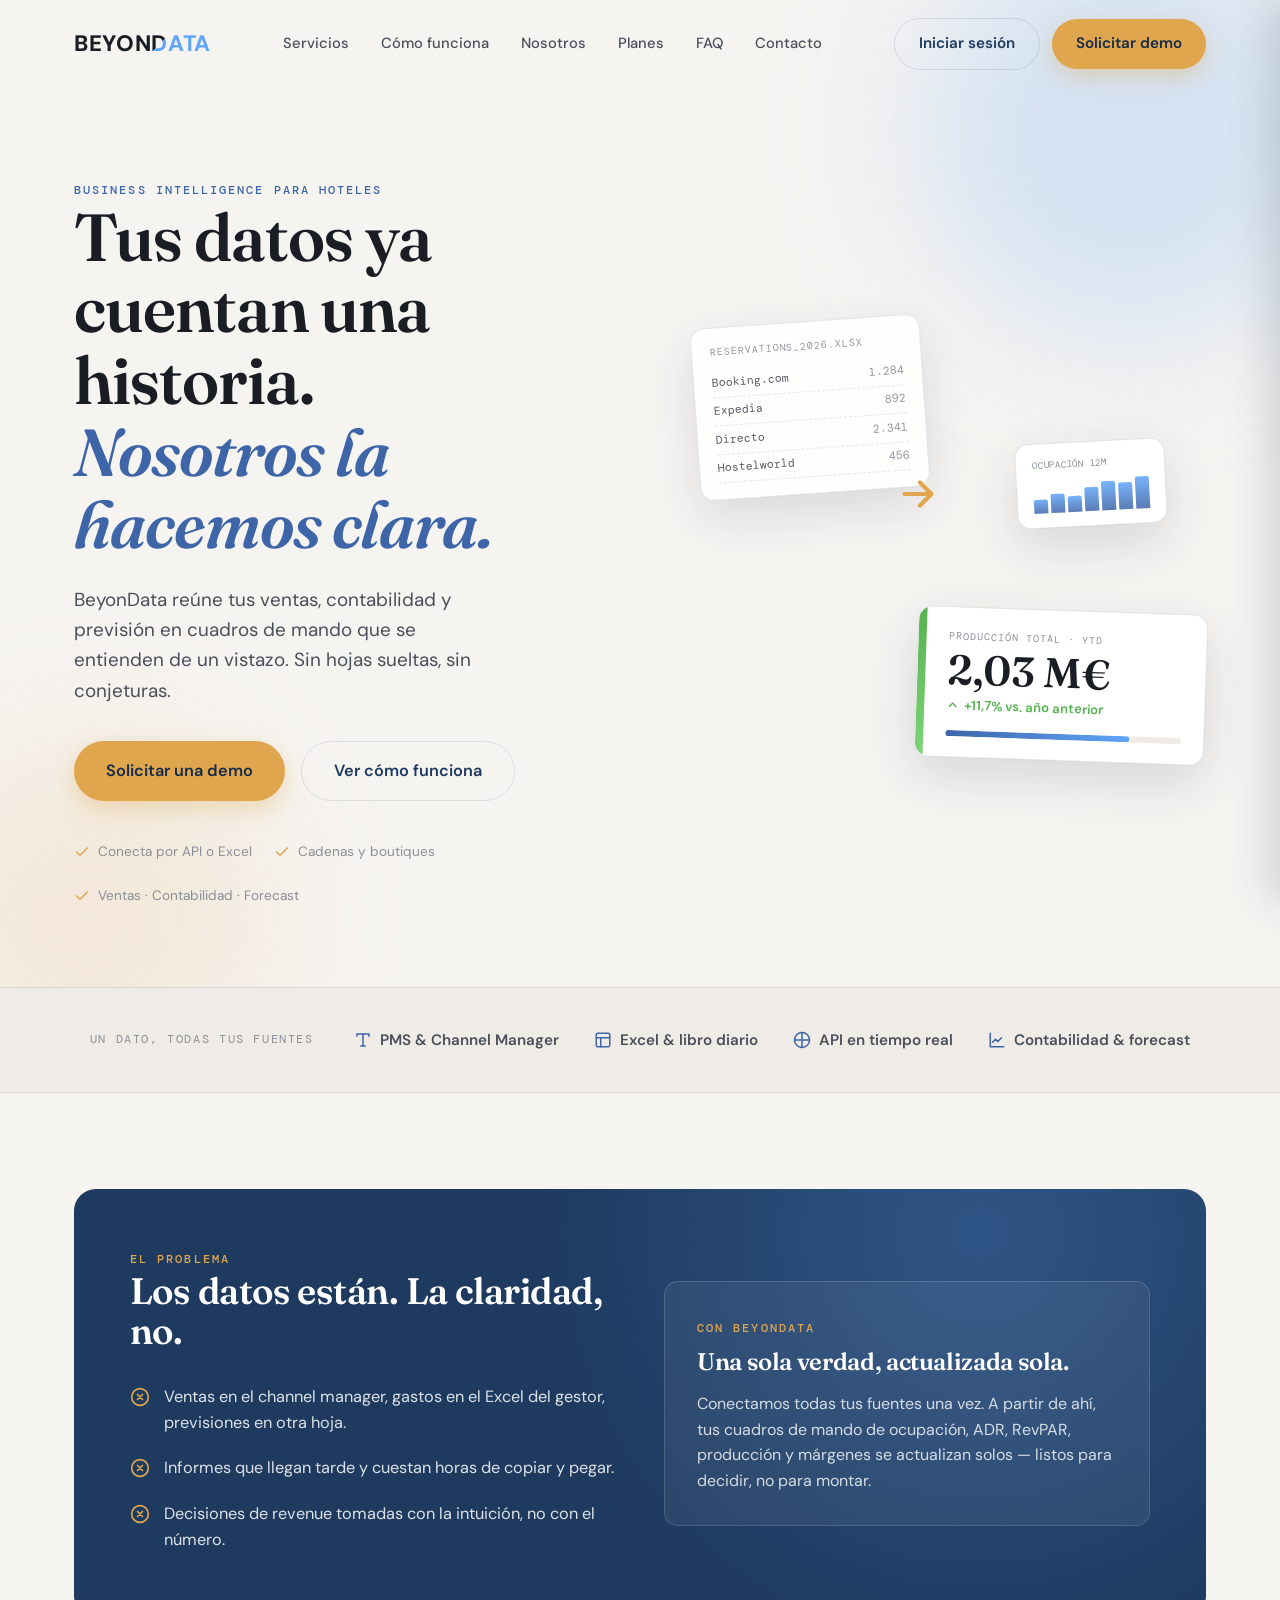
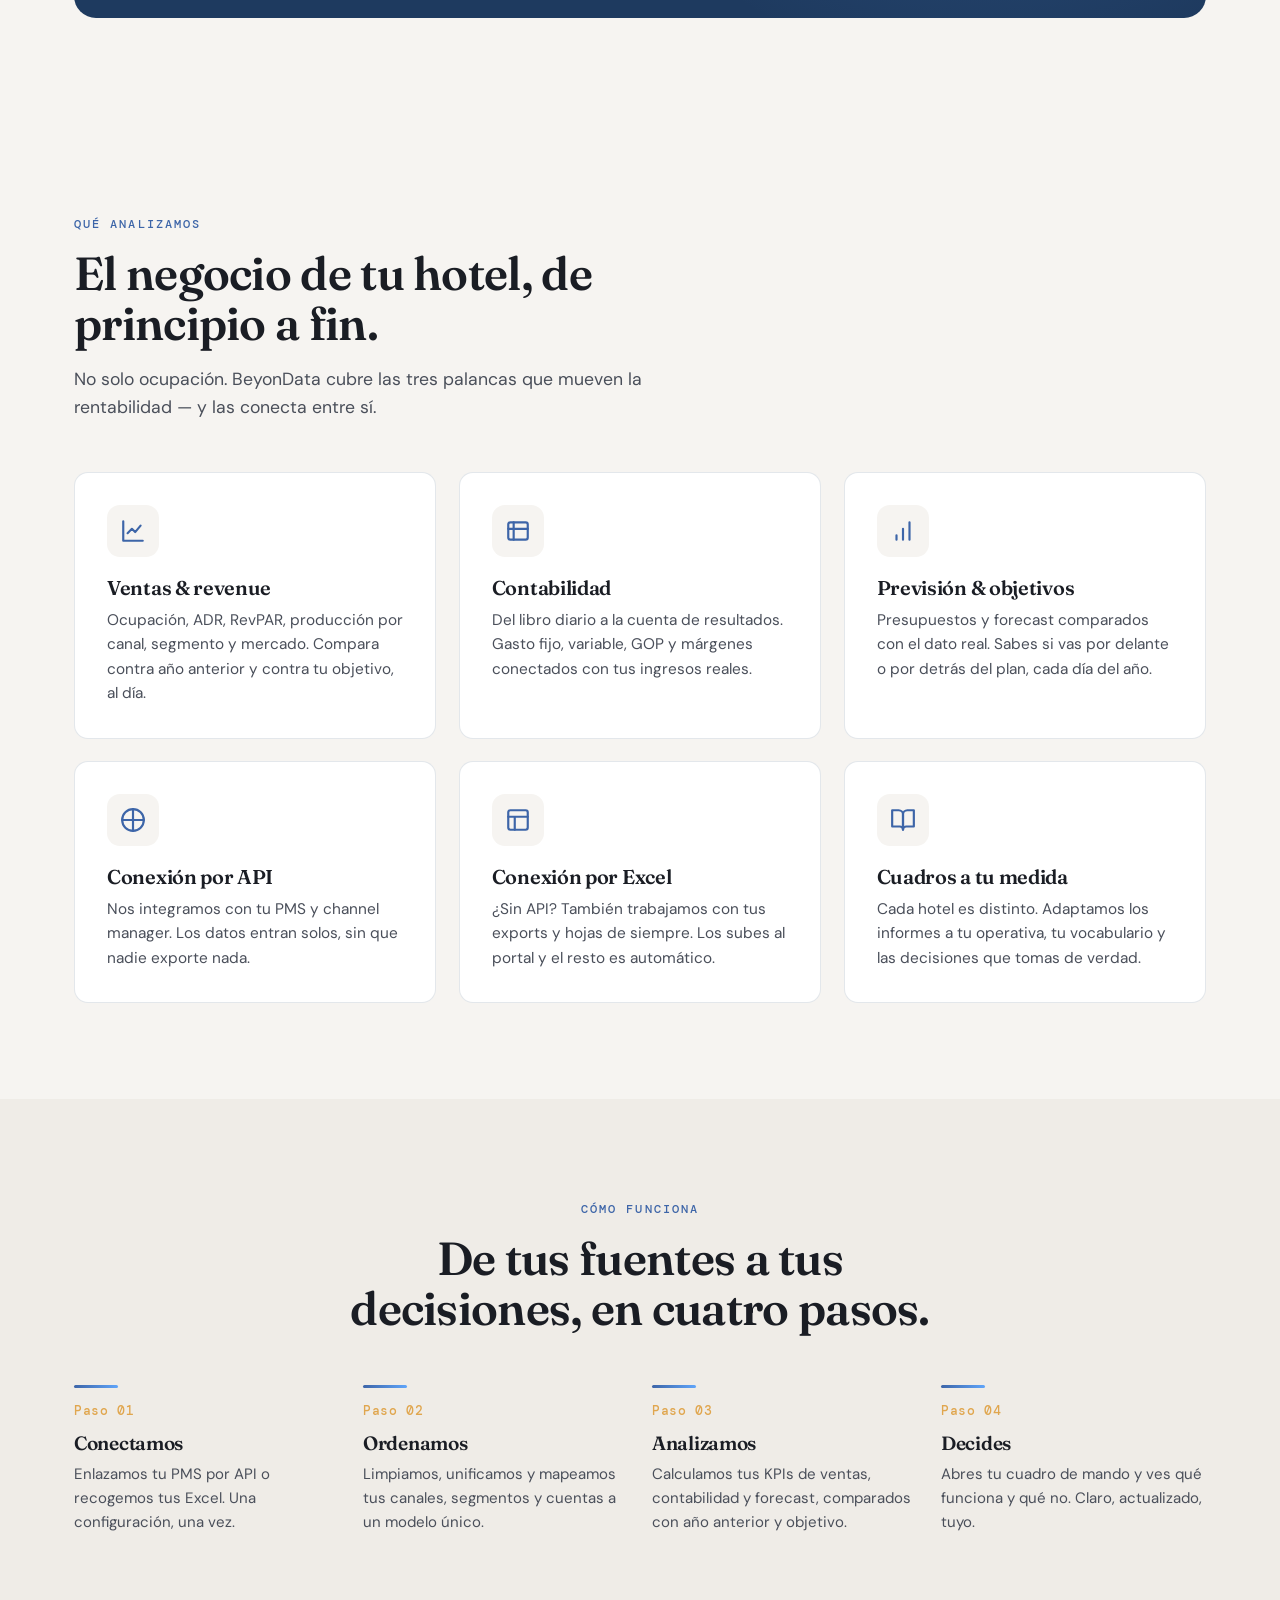
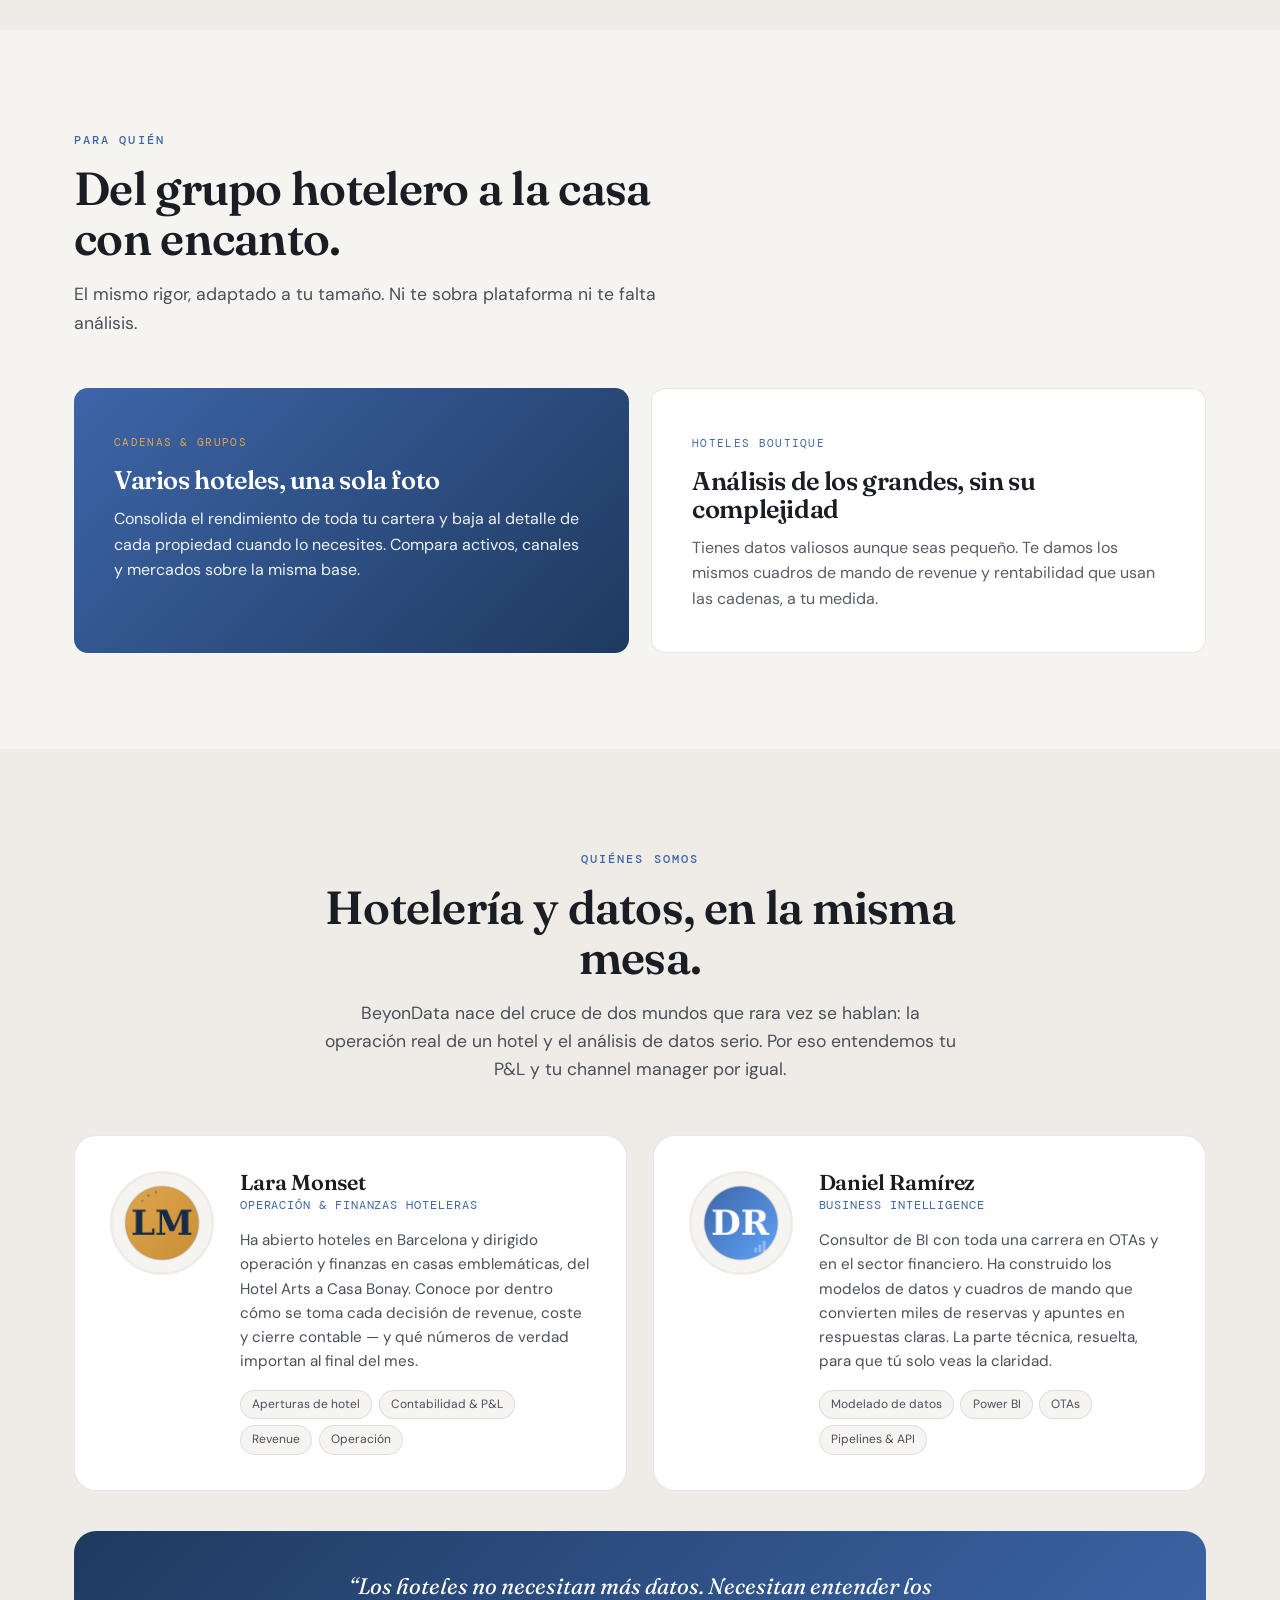
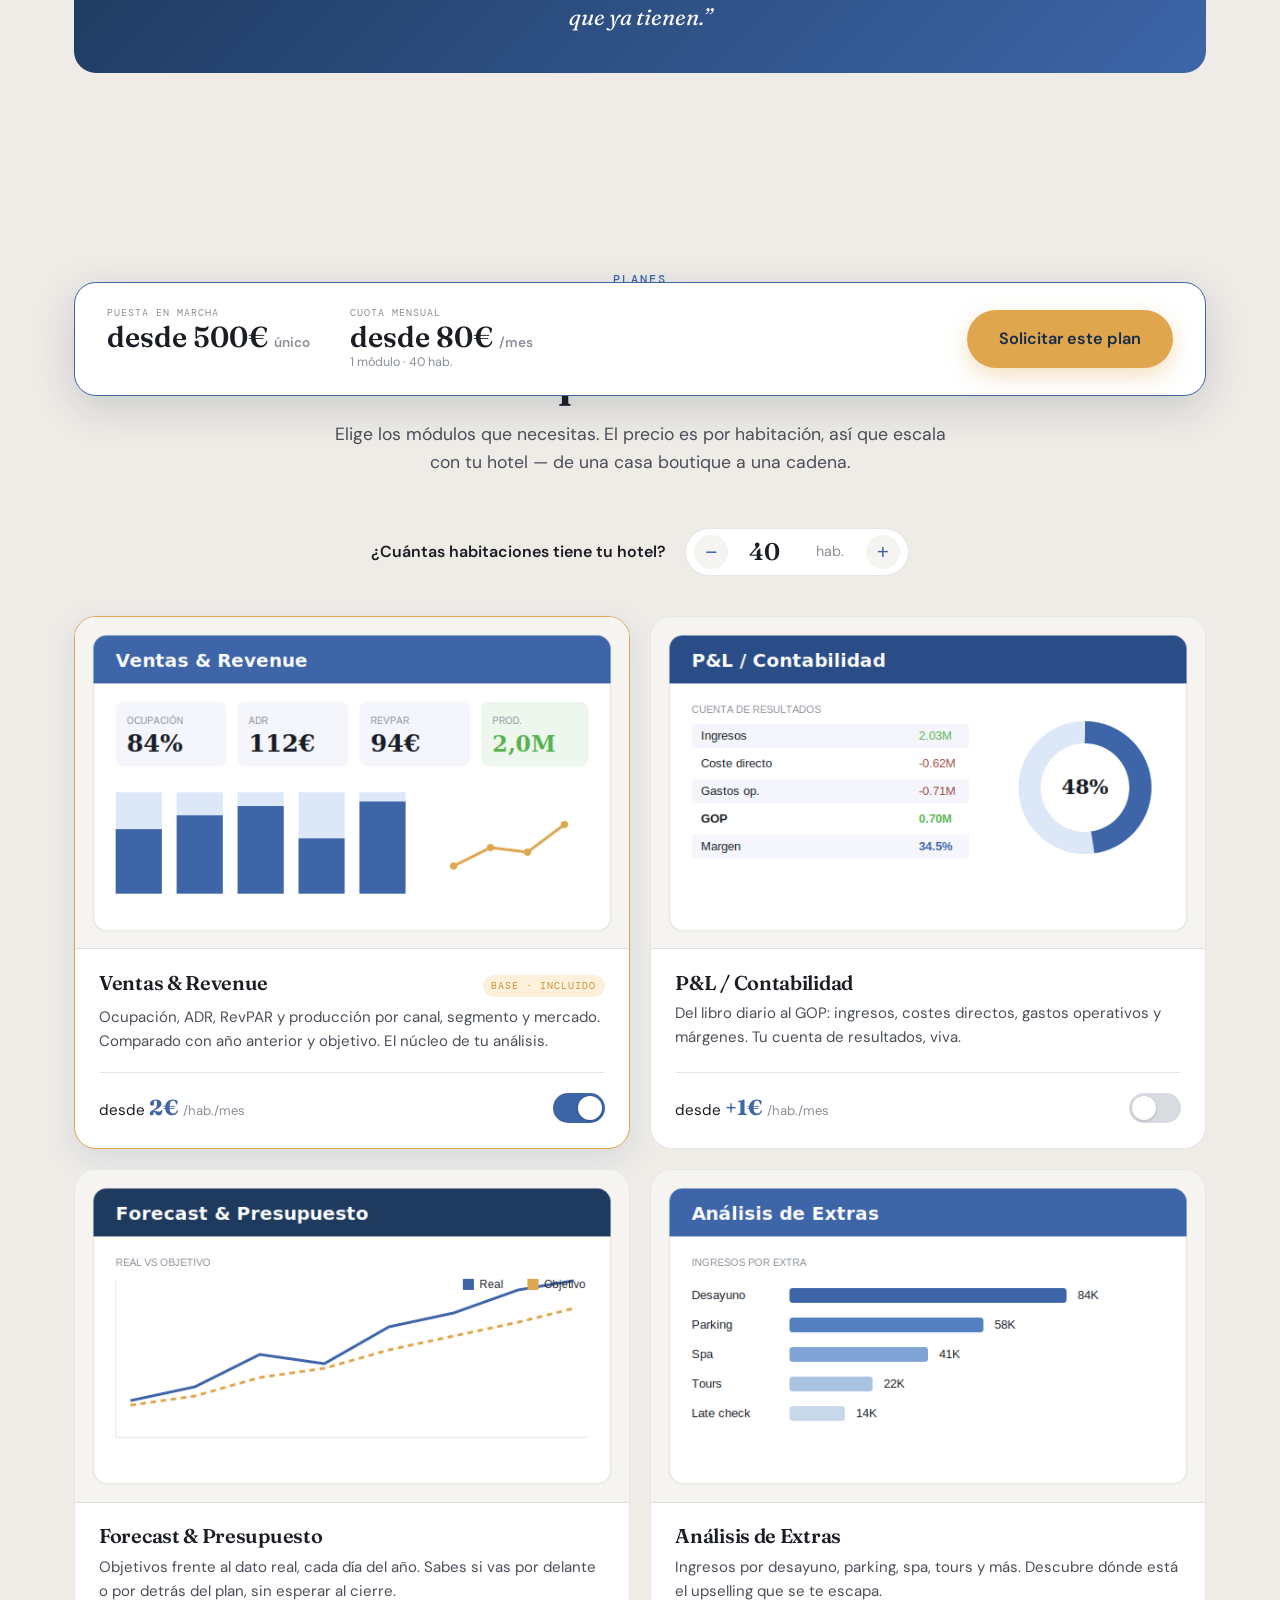
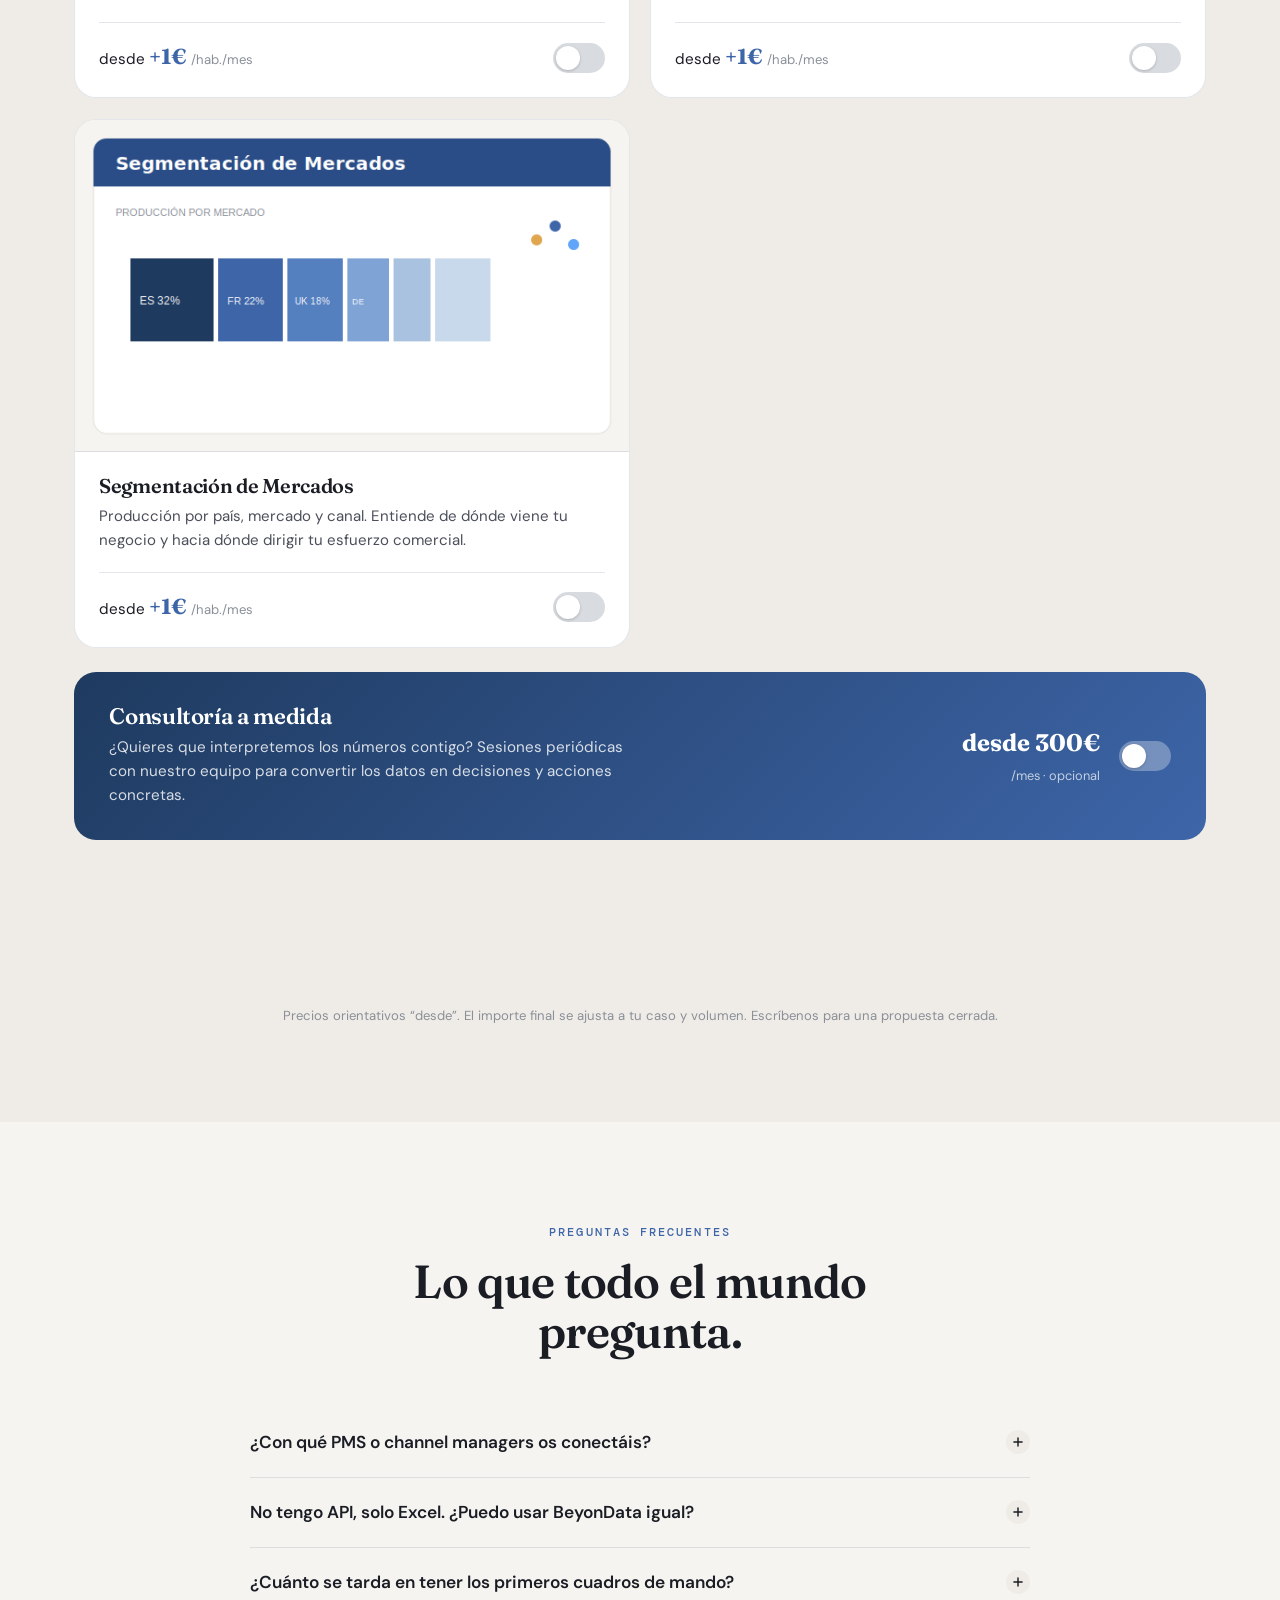
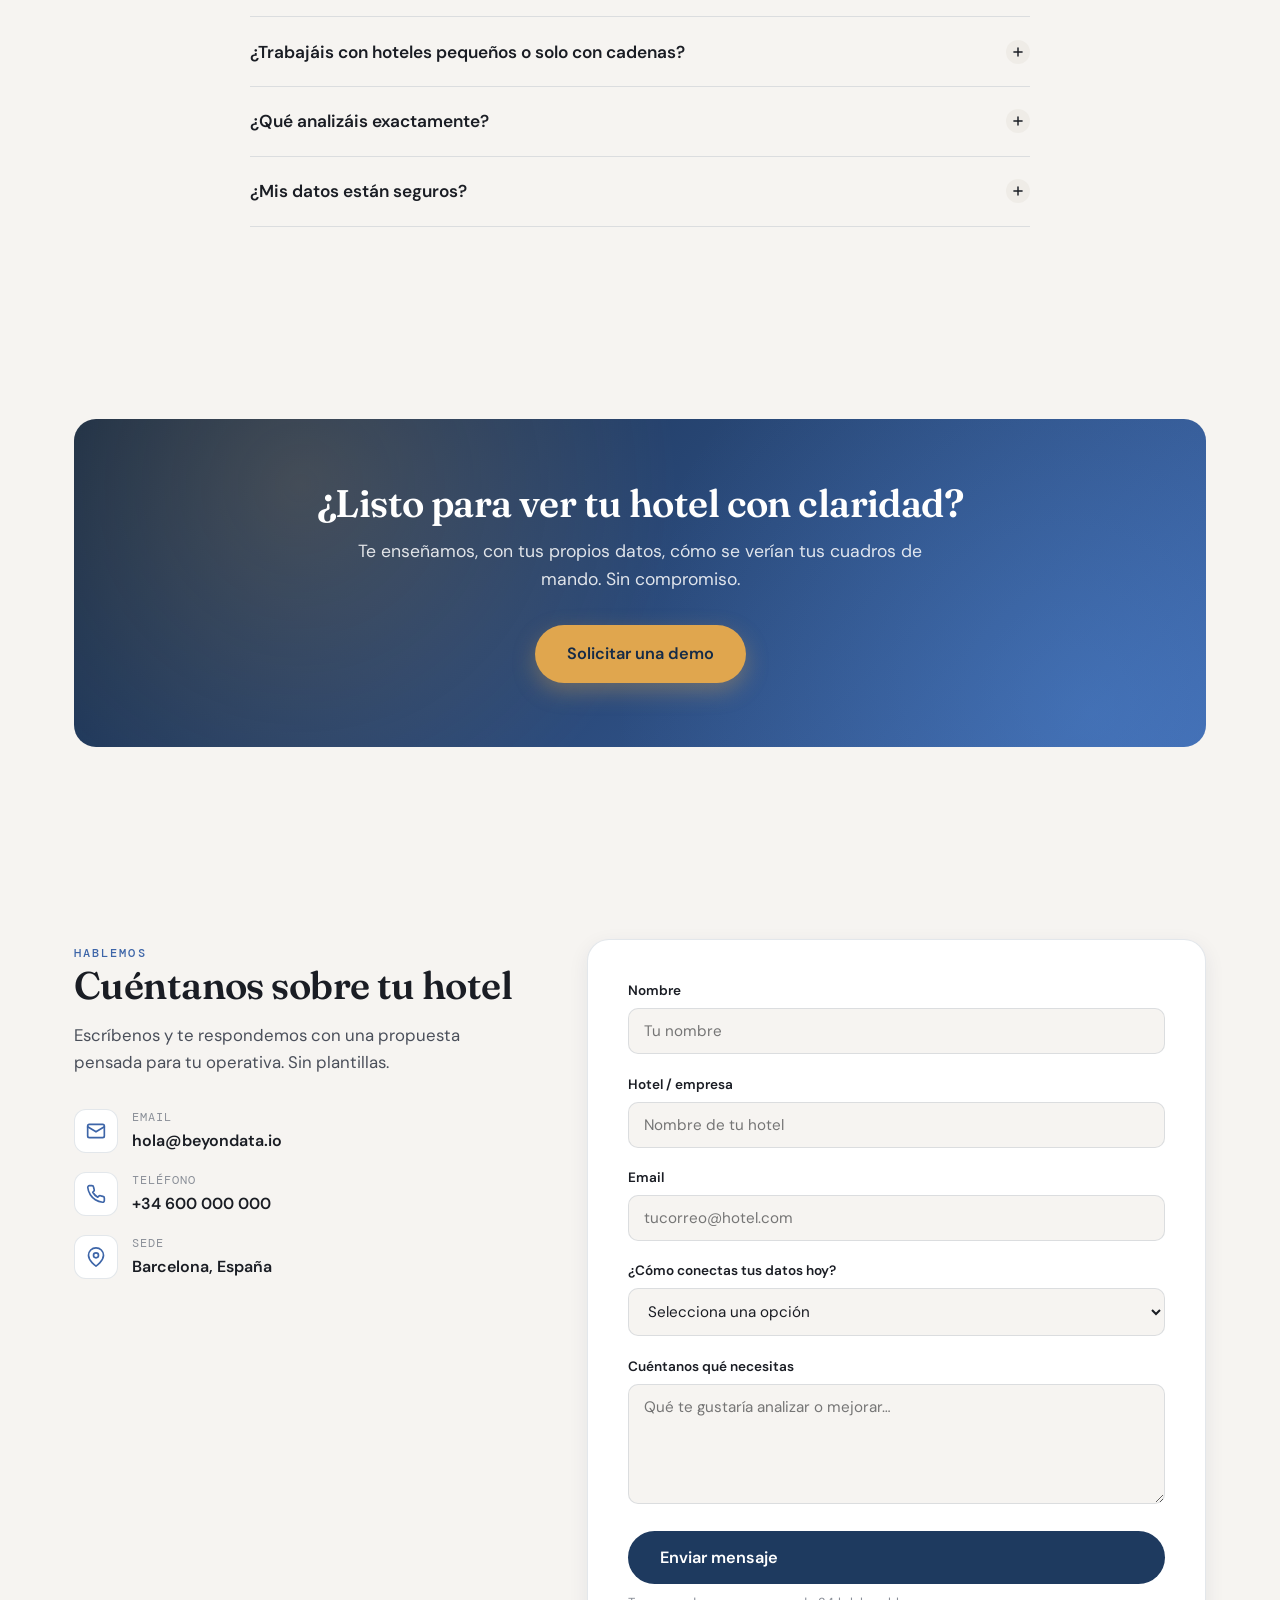
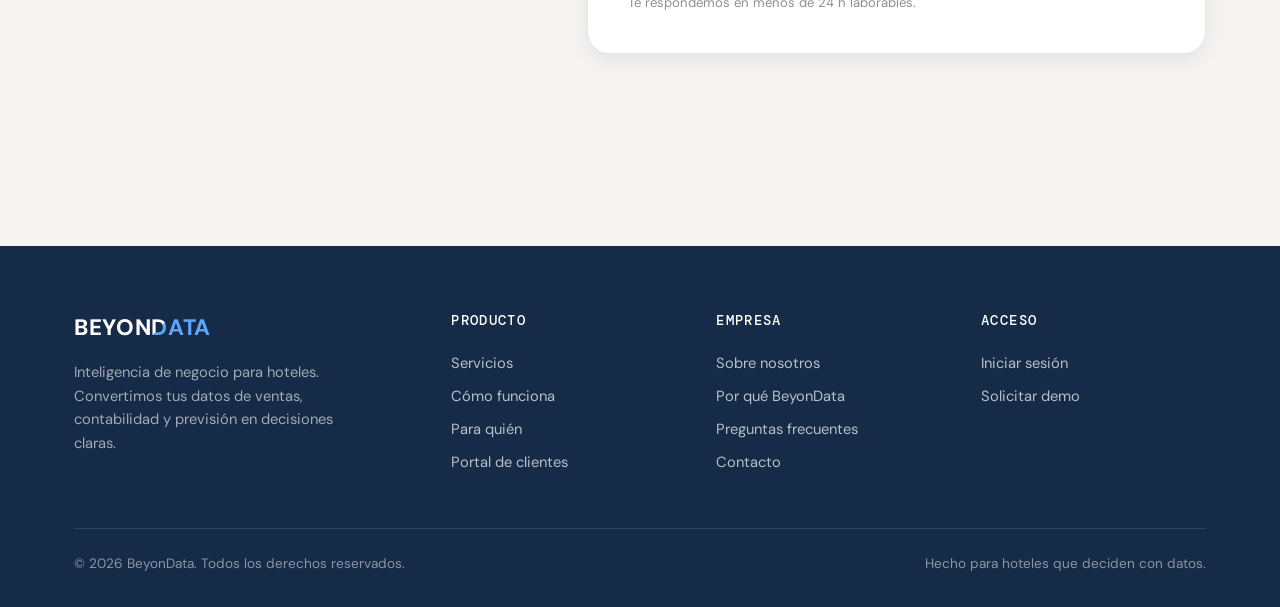
==== index.html @ f94ce4c6 "Mobile polish: fit hero visual cards within container, tighter section spacing on phones" ====
<!DOCTYPE html>
<html lang="es">
<head>
<meta charset="UTF-8">
<meta name="viewport" content="width=device-width, initial-scale=1.0">
<title>BeyonData — Inteligencia de negocio para hoteles</title>
<meta name="description" content="BeyonData convierte los datos de ventas, contabilidad y previsión de tu hotel en decisiones claras. BI para cadenas y hoteles boutique, vía API o Excel.">
<meta name="robots" content="index, follow">
<link rel="canonical" href="https://dani-beyondata.github.io/beyondata-portal/">
<!-- Favicon -->
<link rel="icon" type="image/svg+xml" href="favicon.svg">
<link rel="icon" type="image/png" sizes="32x32" href="favicon-32.png">
<link rel="apple-touch-icon" sizes="180x180" href="favicon-180.png">
<meta name="theme-color" content="#1e3a5f">

<!-- Open Graph (Facebook, LinkedIn, WhatsApp) -->
<meta property="og:type" content="website">
<meta property="og:site_name" content="BeyonData">
<meta property="og:title" content="BeyonData — Inteligencia de negocio para hoteles">
<meta property="og:description" content="Tus datos ya cuentan una historia. Nosotros la hacemos clara. BI de ventas, contabilidad y forecast para hoteles.">
<meta property="og:image" content="https://dani-beyondata.github.io/beyondata-portal/og-image.png">
<meta property="og:image:width" content="1200">
<meta property="og:image:height" content="630">
<meta property="og:locale" content="es_ES">

<!-- Twitter -->
<meta name="twitter:card" content="summary_large_image">
<meta name="twitter:title" content="BeyonData — Inteligencia de negocio para hoteles">
<meta name="twitter:description" content="Tus datos ya cuentan una historia. Nosotros la hacemos clara. BI para hoteles.">
<meta name="twitter:image" content="https://dani-beyondata.github.io/beyondata-portal/og-image.png">
<link rel="preconnect" href="https://fonts.googleapis.com">
<link rel="preconnect" href="https://fonts.gstatic.com" crossorigin>
<link href="https://fonts.googleapis.com/css2?family=Fraunces:opsz,wght@9..144,400;9..144,500;9..144,600;9..144,700&family=DM+Sans:wght@400;500;600;700&family=DM+Mono:wght@400;500&display=swap" rel="stylesheet">
<style>
:root{
  --navy:#1e3a5f;
  --navy-deep:#152b47;
  --brand:#3D65A8;
  --sky:#60a5fa;
  --bone:#F6F4F1;
  --bone-2:#efece7;
  --ink:#1a1d24;
  --ink-soft:#4a4f5a;
  --muted:#8a8f98;
  --gold:#E0A64E;
  --gold-deep:#c98f36;
  --white:#ffffff;
  --line:rgba(30,58,95,0.12);
  --r:14px;
  --r-lg:22px;
  --shadow:0 18px 50px rgba(21,43,71,0.14);
  --shadow-sm:0 6px 20px rgba(21,43,71,0.08);
}
*{margin:0;padding:0;box-sizing:border-box}
html{scroll-behavior:smooth}
body{
  font-family:'DM Sans',system-ui,sans-serif;
  color:var(--ink);
  background:var(--bone);
  line-height:1.6;
  -webkit-font-smoothing:antialiased;
  overflow-x:hidden;
}
h1,h2,h3{font-family:'Fraunces',Georgia,serif;font-weight:600;line-height:1.08;letter-spacing:-0.015em}
a{color:inherit;text-decoration:none}
.wrap{max-width:1180px;margin:0 auto;padding:0 1.5rem}
.eyebrow{font-family:'DM Mono',monospace;font-size:0.72rem;text-transform:uppercase;letter-spacing:0.18em;color:var(--brand);font-weight:500}

/* Buttons */
.btn{display:inline-flex;align-items:center;gap:0.5rem;font-family:'DM Sans',sans-serif;font-weight:600;font-size:0.95rem;padding:0.8rem 1.5rem;border-radius:100px;cursor:pointer;border:none;transition:transform .18s ease,box-shadow .18s ease,background .18s ease;white-space:nowrap}
.btn-gold{background:var(--gold);color:var(--navy-deep);box-shadow:0 8px 22px rgba(224,166,78,0.35)}
.btn-gold:hover{transform:translateY(-2px);box-shadow:0 12px 28px rgba(224,166,78,0.45);background:var(--gold-deep)}
.btn-ghost{background:transparent;color:var(--navy);border:1.5px solid var(--line)}
.btn-ghost:hover{border-color:var(--brand);color:var(--brand);transform:translateY(-2px)}
.btn-navy{background:var(--navy);color:#fff}
.btn-navy:hover{transform:translateY(-2px);box-shadow:var(--shadow-sm);background:var(--navy-deep)}
.btn-lg{padding:1rem 2rem;font-size:1.02rem}

/* ── Navbar ── */
.nav{position:fixed;top:0;left:0;right:0;z-index:100;transition:all .3s ease;padding:1.1rem 0}
.nav.scrolled{background:rgba(246,244,241,0.85);backdrop-filter:blur(14px);box-shadow:0 1px 0 var(--line);padding:0.7rem 0}
.nav-inner{display:flex;align-items:center;justify-content:space-between}
.brand{font-family:'DM Sans',sans-serif;font-size:1.4rem;font-weight:800;letter-spacing:0.03em;display:flex;align-items:baseline}
.brand .b1{color:var(--ink)}
.brand .b2{background:linear-gradient(135deg,var(--ink) 50%,var(--sky) 50%);-webkit-background-clip:text;background-clip:text;-webkit-text-fill-color:transparent}
.brand .b3{color:var(--sky)}
.nav-links{display:flex;align-items:center;gap:2rem}
.nav-links a.navlink{font-size:0.92rem;font-weight:500;color:var(--ink-soft);transition:color .15s}
.nav-links a.navlink:hover{color:var(--brand)}
.nav-cta{display:flex;align-items:center;gap:0.75rem}
.menu-toggle{display:none;background:none;border:none;cursor:pointer;color:var(--ink)}

/* ── Hero ── */
.hero{position:relative;padding:11rem 0 5rem;overflow:hidden}
.hero-grid{display:grid;grid-template-columns:1.05fr 0.95fr;gap:3.5rem;align-items:center}
.hero h1{font-size:clamp(2.6rem,5.2vw,4.3rem);color:var(--ink)}
.hero h1 .accent{font-style:italic;color:var(--brand)}
.hero-sub{font-size:1.18rem;color:var(--ink-soft);margin:1.5rem 0 2.2rem;max-width:33ch}
.hero-actions{display:flex;gap:1rem;flex-wrap:wrap}
.hero-trust{margin-top:2.5rem;display:flex;align-items:center;gap:1.4rem;flex-wrap:wrap}
.hero-trust span{font-size:0.85rem;color:var(--muted);display:flex;align-items:center;gap:0.5rem}
.hero-trust svg{color:var(--gold)}

/* Hero visual: raw data -> KPI card */
.hero-visual{position:relative;height:440px}
.hv-card{position:absolute;background:var(--white);border-radius:var(--r);box-shadow:var(--shadow);border:1px solid var(--line)}
.hv-raw{top:0;left:0;width:230px;padding:1rem 1.1rem;transform:rotate(-4deg);opacity:0.92}
.hv-raw .hv-raw-title{font-family:'DM Mono',monospace;font-size:0.62rem;text-transform:uppercase;letter-spacing:0.1em;color:var(--muted);margin-bottom:0.6rem}
.hv-raw-row{display:flex;justify-content:space-between;font-family:'DM Mono',monospace;font-size:0.72rem;color:var(--ink-soft);padding:0.28rem 0;border-bottom:1px dashed var(--line)}
.hv-raw-row span:last-child{color:var(--muted)}
.hv-arrow{position:absolute;top:150px;left:200px;z-index:3;color:var(--gold);animation:floatArrow 2.6s ease-in-out infinite}
@keyframes floatArrow{0%,100%{transform:translateX(0)}50%{transform:translateX(8px)}}
.hv-kpi{bottom:0;right:0;width:290px;padding:0;overflow:hidden;display:flex;transform:rotate(2deg)}
.hv-kpi-bar{width:8px;background:linear-gradient(180deg,#56B14E,#7ed477)}
.hv-kpi-body{padding:1.3rem 1.4rem;flex:1}
.hv-kpi-label{font-family:'DM Mono',monospace;font-size:0.62rem;text-transform:uppercase;letter-spacing:0.1em;color:var(--muted)}
.hv-kpi-value{font-family:'Fraunces',serif;font-size:2.6rem;font-weight:600;color:var(--ink);line-height:1.1;margin:0.2rem 0 0.1rem}
.hv-kpi-sub{font-size:0.82rem;color:#56B14E;font-weight:600;display:flex;align-items:center;gap:0.3rem}
.hv-kpi-bar2{margin-top:0.9rem;height:6px;background:var(--bone-2);border-radius:4px;overflow:hidden}
.hv-kpi-bar2 i{display:block;height:100%;width:78%;background:linear-gradient(90deg,var(--brand),var(--sky));border-radius:4px}
.hv-mini{top:120px;right:40px;width:150px;padding:0.9rem 1rem;transform:rotate(-3deg)}
.hv-mini-label{font-family:'DM Mono',monospace;font-size:0.58rem;text-transform:uppercase;letter-spacing:0.08em;color:var(--muted);margin-bottom:0.35rem}
.hv-spark{display:flex;align-items:flex-end;gap:3px;height:34px}
.hv-spark i{flex:1;background:linear-gradient(180deg,var(--sky),var(--brand));border-radius:2px 2px 0 0;opacity:0.85}
.hero-blob{position:absolute;border-radius:50%;filter:blur(70px);z-index:-1}
.hero-blob.b1{width:420px;height:420px;background:rgba(96,165,250,0.22);top:-80px;right:-60px}
.hero-blob.b2{width:340px;height:340px;background:rgba(224,166,78,0.14);bottom:-100px;left:-80px}

/* ── Logos / trust strip ── */
.strip{padding:2.5rem 0;border-top:1px solid var(--line);border-bottom:1px solid var(--line);background:var(--bone-2)}
.strip-inner{display:flex;align-items:center;justify-content:center;gap:2.5rem;flex-wrap:wrap}
.strip-label{font-family:'DM Mono',monospace;font-size:0.72rem;text-transform:uppercase;letter-spacing:0.14em;color:var(--muted)}
.strip-items{display:flex;gap:2.2rem;flex-wrap:wrap;align-items:center}
.strip-item{display:flex;align-items:center;gap:0.5rem;font-weight:600;color:var(--ink-soft);font-size:0.95rem}
.strip-item svg{color:var(--brand)}

/* ── Section shell ── */
.section{padding:6rem 0}
.section-head{max-width:640px;margin-bottom:3.2rem}
.section-head.center{margin-left:auto;margin-right:auto;text-align:center}
.section-head h2{font-size:clamp(2rem,3.8vw,2.9rem);margin-top:0.8rem;color:var(--ink)}
.section-head p{font-size:1.1rem;color:var(--ink-soft);margin-top:1rem}

/* ── Problem/solution ── */
.pain{background:var(--navy);color:#fff;border-radius:var(--r-lg);padding:3.5rem;position:relative;overflow:hidden}
.pain::before{content:"";position:absolute;inset:0;background:radial-gradient(circle at 80% 10%,rgba(96,165,250,0.25),transparent 45%);pointer-events:none}
.pain-grid{position:relative;display:grid;grid-template-columns:1fr 1fr;gap:3rem;align-items:center}
.pain h2{color:#fff;font-size:2.3rem}
.pain-list{list-style:none;margin-top:1.5rem}
.pain-list li{display:flex;gap:0.85rem;padding:0.6rem 0;color:rgba(255,255,255,0.85);font-size:1.02rem}
.pain-list svg{flex-shrink:0;color:var(--gold);margin-top:0.2rem}
.pain-after{background:rgba(255,255,255,0.06);border:1px solid rgba(255,255,255,0.14);border-radius:var(--r);padding:2rem}
.pain-after .eyebrow{color:var(--gold)}
.pain-after h3{color:#fff;font-size:1.5rem;margin:0.6rem 0 1rem}
.pain-after p{color:rgba(255,255,255,0.8)}

/* ── Features ── */
.features{display:grid;grid-template-columns:repeat(3,1fr);gap:1.4rem}
.feature{background:var(--white);border:1px solid var(--line);border-radius:var(--r);padding:2rem;transition:transform .2s ease,box-shadow .2s ease}
.feature:hover{transform:translateY(-5px);box-shadow:var(--shadow-sm)}
.feature-ico{width:52px;height:52px;border-radius:13px;display:flex;align-items:center;justify-content:center;background:var(--bone);color:var(--brand);margin-bottom:1.2rem}
.feature-ico svg{width:26px;height:26px}
.feature h3{font-size:1.25rem;margin-bottom:0.6rem}
.feature p{color:var(--ink-soft);font-size:0.96rem}

/* ── How it works ── */
.steps{display:grid;grid-template-columns:repeat(4,1fr);gap:1.5rem;counter-reset:step}
.step{position:relative;padding-top:1rem}
.step-num{font-family:'DM Mono',monospace;font-size:0.8rem;color:var(--gold);font-weight:500;letter-spacing:0.05em}
.step h3{font-size:1.2rem;margin:0.7rem 0 0.5rem}
.step p{color:var(--ink-soft);font-size:0.94rem}
.step::before{content:"";position:absolute;top:0;left:0;width:44px;height:3px;background:linear-gradient(90deg,var(--brand),var(--sky));border-radius:3px}

/* ── Audience ── */
.audience{display:grid;grid-template-columns:1fr 1fr;gap:1.4rem}
.aud-card{border-radius:var(--r);padding:2.5rem;position:relative;overflow:hidden}
.aud-card.big{background:linear-gradient(135deg,var(--brand),var(--navy));color:#fff}
.aud-card.small{background:var(--white);border:1px solid var(--line)}
.aud-card h3{font-size:1.6rem;margin-bottom:0.7rem}
.aud-card.small h3{color:var(--ink)}
.aud-card p{font-size:1rem;opacity:0.92}
.aud-card.small p{color:var(--ink-soft)}
.aud-tag{font-family:'DM Mono',monospace;font-size:0.68rem;text-transform:uppercase;letter-spacing:0.12em;margin-bottom:1rem;display:inline-block}
.aud-card.big .aud-tag{color:var(--gold)}
.aud-card.small .aud-tag{color:var(--brand)}

/* ── CTA band ── */
.cta-band{background:linear-gradient(135deg,var(--navy-deep),var(--brand));border-radius:var(--r-lg);padding:4rem 3rem;text-align:center;position:relative;overflow:hidden}
.cta-band::before{content:"";position:absolute;inset:0;background:radial-gradient(circle at 20% 20%,rgba(224,166,78,0.2),transparent 40%),radial-gradient(circle at 90% 90%,rgba(96,165,250,0.25),transparent 45%)}
.cta-band-inner{position:relative}
.cta-band h2{color:#fff;font-size:2.4rem;margin-bottom:0.8rem}
.cta-band p{color:rgba(255,255,255,0.85);font-size:1.1rem;margin-bottom:2rem;max-width:52ch;margin-left:auto;margin-right:auto}

/* ── Contact ── */
.contact-grid{display:grid;grid-template-columns:0.85fr 1.15fr;gap:3.5rem;align-items:start}
.contact-info h2{font-size:2.4rem;margin-bottom:1rem}
.contact-info p{color:var(--ink-soft);font-size:1.05rem;margin-bottom:2rem}
.contact-item{display:flex;align-items:center;gap:0.9rem;margin-bottom:1.1rem}
.contact-item-ico{width:44px;height:44px;border-radius:12px;background:var(--white);border:1px solid var(--line);display:flex;align-items:center;justify-content:center;color:var(--brand);flex-shrink:0}
.contact-item .ci-label{font-size:0.78rem;color:var(--muted);font-family:'DM Mono',monospace;text-transform:uppercase;letter-spacing:0.08em}
.contact-item .ci-value{font-weight:600;color:var(--ink)}
.contact-form{background:var(--white);border:1px solid var(--line);border-radius:var(--r-lg);padding:2.5rem;box-shadow:var(--shadow-sm)}
.field{margin-bottom:1.2rem}
.field label{display:block;font-size:0.85rem;font-weight:600;color:var(--ink);margin-bottom:0.4rem}
.field input,.field textarea,.field select{width:100%;border:1.5px solid var(--line);border-radius:10px;padding:0.75rem 0.9rem;font-family:inherit;font-size:0.95rem;color:var(--ink);background:var(--bone);outline:none;transition:border .15s,box-shadow .15s}
.field input:focus,.field textarea:focus,.field select:focus{border-color:var(--brand);box-shadow:0 0 0 3px var(--brand-light,rgba(61,101,168,0.12));background:#fff}
.field textarea{resize:vertical;min-height:120px}
.form-note{font-size:0.82rem;color:var(--muted);margin-top:0.5rem}

/* ── Footer ── */
.footer{background:var(--navy-deep);color:rgba(255,255,255,0.75);padding:4rem 0 2rem;margin-top:6rem}
.footer-grid{display:grid;grid-template-columns:1.5fr 1fr 1fr 1fr;gap:2.5rem;margin-bottom:3rem}
.footer .brand{color:#fff;margin-bottom:1rem}
.footer .brand .b1{color:#fff}.footer .brand .b3{color:var(--sky)}
.footer .brand .b2{background:linear-gradient(135deg,#fff 50%,var(--sky) 50%);-webkit-background-clip:text;background-clip:text;-webkit-text-fill-color:transparent}
.footer-about{font-size:0.92rem;max-width:30ch;color:rgba(255,255,255,0.6)}
.footer-col h4{color:#fff;font-size:0.85rem;font-family:'DM Mono',monospace;text-transform:uppercase;letter-spacing:0.1em;margin-bottom:1rem;font-weight:500}
.footer-col a{display:block;font-size:0.92rem;padding:0.3rem 0;color:rgba(255,255,255,0.7);transition:color .15s}
.footer-col a:hover{color:var(--sky)}
.footer-bottom{border-top:1px solid rgba(255,255,255,0.12);padding-top:1.5rem;display:flex;justify-content:space-between;align-items:center;flex-wrap:wrap;gap:1rem;font-size:0.85rem;color:rgba(255,255,255,0.5)}

/* Reveal on scroll */
.reveal{opacity:0;transform:translateY(24px);transition:opacity .7s ease,transform .7s ease}
.reveal.in{opacity:1;transform:none}

/* ── Team / Sobre nosotros ── */
.team{display:grid;grid-template-columns:1fr 1fr;gap:1.6rem}
.member{background:var(--white);border:1px solid var(--line);border-radius:var(--r-lg);padding:2.2rem;display:flex;gap:1.6rem;align-items:flex-start;transition:transform .2s ease,box-shadow .2s ease}
.member:hover{transform:translateY(-4px);box-shadow:var(--shadow-sm)}
.member-photo{width:104px;height:104px;border-radius:50%;flex-shrink:0;object-fit:cover;border:3px solid var(--bone-2)}
.member-body h3{font-size:1.35rem;margin-bottom:0.15rem}
.member-role{font-family:'DM Mono',monospace;font-size:0.72rem;text-transform:uppercase;letter-spacing:0.08em;color:var(--brand);margin-bottom:0.8rem}
.member-body p{font-size:0.95rem;color:var(--ink-soft);margin-bottom:1rem}
.member-tags{display:flex;flex-wrap:wrap;gap:0.4rem}
.member-tag{font-size:0.75rem;background:var(--bone);color:var(--ink-soft);padding:0.25rem 0.7rem;border-radius:100px;border:1px solid var(--line)}
.founders-note{margin-top:2.5rem;background:linear-gradient(135deg,var(--navy),var(--brand));color:#fff;border-radius:var(--r-lg);padding:2.5rem 3rem;text-align:center}
.founders-note p{font-family:'Fraunces',serif;font-size:1.4rem;font-style:italic;line-height:1.4;max-width:44ch;margin:0 auto;color:#fff}

/* ── Plans configurator ── */
.plans-rooms{display:flex;align-items:center;justify-content:center;gap:1.2rem;margin-bottom:2.5rem;flex-wrap:wrap}
.plans-rooms label{font-weight:600;color:var(--ink)}
.rooms-control{display:flex;align-items:center;gap:0.75rem;background:var(--white);border:1.5px solid var(--line);border-radius:100px;padding:0.4rem 0.5rem}
.rooms-btn{width:34px;height:34px;border-radius:50%;border:none;background:var(--bone);color:var(--brand);font-size:1.3rem;cursor:pointer;display:flex;align-items:center;justify-content:center;transition:background .15s}
.rooms-btn:hover{background:var(--brand-light,#dce8f7)}
.rooms-input{width:64px;text-align:center;border:none;font-family:'Fraunces',serif;font-size:1.5rem;font-weight:600;color:var(--ink);outline:none;background:transparent}
.rooms-suffix{font-size:0.9rem;color:var(--muted);padding-right:0.6rem}

.modules-grid{display:grid;grid-template-columns:repeat(2,1fr);gap:1.3rem;margin-bottom:1.5rem}
.module{background:var(--white);border:1.5px solid var(--line);border-radius:var(--r-lg);overflow:hidden;transition:border-color .2s,box-shadow .2s,transform .2s;display:flex;flex-direction:column}
.module.active{border-color:var(--brand);box-shadow:0 10px 30px rgba(61,101,168,0.14)}
.module.base{border-color:var(--gold)}
.module-img{width:100%;aspect-ratio:600/360;object-fit:cover;border-bottom:1px solid var(--line);background:var(--bone)}
.module-body{padding:1.4rem 1.5rem;flex:1;display:flex;flex-direction:column}
.module-top{display:flex;justify-content:space-between;align-items:flex-start;gap:1rem;margin-bottom:0.5rem}
.module h3{font-size:1.25rem;margin:0}
.module-badge{font-family:'DM Mono',monospace;font-size:0.6rem;text-transform:uppercase;letter-spacing:0.1em;padding:0.2rem 0.55rem;border-radius:100px;white-space:nowrap;margin-top:0.2rem}
.module-badge.base{background:#fdf1dc;color:var(--gold-deep)}
.module-desc{color:var(--ink-soft);font-size:0.94rem;margin-bottom:1.2rem;flex:1}
.module-foot{display:flex;justify-content:space-between;align-items:center;border-top:1px solid var(--line);padding-top:1.1rem}
.module-price{font-size:0.95rem;color:var(--ink)}
.module-price b{font-family:'Fraunces',serif;font-size:1.35rem;color:var(--brand)}
.module-price .u{color:var(--muted);font-size:0.82rem}

/* Toggle switch */
.switch{position:relative;width:52px;height:30px;flex-shrink:0}
.switch input{opacity:0;width:0;height:0}
.switch .track{position:absolute;inset:0;background:#d8dbe0;border-radius:100px;transition:background .2s;cursor:pointer}
.switch .track::before{content:"";position:absolute;left:3px;top:3px;width:24px;height:24px;background:#fff;border-radius:50%;transition:transform .2s;box-shadow:0 1px 3px rgba(0,0,0,0.2)}
.switch input:checked + .track{background:var(--brand)}
.switch input:checked + .track::before{transform:translateX(22px)}
.switch.locked .track{background:var(--gold);cursor:not-allowed}
.switch.locked .track::before{transform:translateX(22px)}

/* Consultoría — distinct */
.consult{background:linear-gradient(135deg,var(--navy),var(--brand));color:#fff;border-radius:var(--r-lg);padding:2rem 2.2rem;display:flex;justify-content:space-between;align-items:center;gap:1.5rem;margin-bottom:2rem}
.consult-l h3{color:#fff;font-size:1.4rem;margin-bottom:0.4rem}
.consult-l p{color:rgba(255,255,255,0.82);font-size:0.95rem;max-width:52ch}
.consult-r{display:flex;align-items:center;gap:1.2rem;flex-shrink:0}
.consult-price{text-align:right}
.consult-price b{font-family:'Fraunces',serif;font-size:1.5rem;display:block}
.consult-price .u{font-size:0.8rem;color:rgba(255,255,255,0.7)}

/* Summary bar */
.plan-summary{position:sticky;bottom:1.2rem;background:var(--white);border:1.5px solid var(--brand);border-radius:var(--r-lg);box-shadow:0 12px 40px rgba(21,43,71,0.18);padding:1.4rem 2rem;display:flex;justify-content:space-between;align-items:center;gap:1.5rem;flex-wrap:wrap;margin-top:1rem}
.plan-summary-figures{display:flex;gap:2.5rem;flex-wrap:wrap}
.plan-fig .pf-label{font-family:'DM Mono',monospace;font-size:0.62rem;text-transform:uppercase;letter-spacing:0.1em;color:var(--muted)}
.plan-fig .pf-value{font-family:'Fraunces',serif;font-size:1.8rem;font-weight:600;color:var(--ink);line-height:1.1}
.plan-fig .pf-value small{font-size:0.85rem;color:var(--muted);font-family:'DM Sans',sans-serif}
.plan-fig .pf-sub{font-size:0.78rem;color:var(--muted)}
.plan-summary .btn{flex-shrink:0}

@media (max-width:900px){
  .modules-grid{grid-template-columns:1fr}
  .consult{flex-direction:column;text-align:center;align-items:stretch}
  .consult-r{justify-content:center}
  .plan-summary{flex-direction:column;align-items:stretch;text-align:center;position:static}
  .plan-summary-figures{justify-content:center}
  .plan-summary .btn{width:100%;justify-content:center}
}

/* ── FAQ ── */
.faq-list{max-width:780px;margin:0 auto}
.faq-item{border-bottom:1px solid var(--line)}
.faq-q{width:100%;background:none;border:none;text-align:left;padding:1.4rem 0;font-family:'DM Sans',sans-serif;font-size:1.08rem;font-weight:600;color:var(--ink);cursor:pointer;display:flex;justify-content:space-between;align-items:center;gap:1rem;transition:color .15s}
.faq-q:hover{color:var(--brand)}
.faq-icon{flex-shrink:0;width:24px;height:24px;border-radius:50%;background:var(--bone-2);display:flex;align-items:center;justify-content:center;transition:transform .25s ease,background .2s}
.faq-item.open .faq-icon{background:var(--brand);color:#fff;transform:rotate(45deg)}
.faq-a{max-height:0;overflow:hidden;transition:max-height .3s ease,padding .3s ease}
.faq-item.open .faq-a{max-height:320px;padding-bottom:1.4rem}
.faq-a p{color:var(--ink-soft);font-size:0.98rem}

@media (max-width:900px){
  .team{grid-template-columns:1fr}
  .member{flex-direction:column;text-align:center;align-items:center}
  .member-tags{justify-content:center}
  .founders-note{padding:2rem 1.5rem}
  .founders-note p{font-size:1.15rem}
}

/* ── Responsive ── */
@media (max-width:900px){
  .hero-grid{grid-template-columns:1fr;gap:2rem}
  .hero-visual{height:360px;margin-top:1rem}
  .pain-grid,.contact-grid,.audience{grid-template-columns:1fr}
  .features{grid-template-columns:1fr 1fr}
  .steps{grid-template-columns:1fr 1fr}
  .footer-grid{grid-template-columns:1fr 1fr}
  .nav-links{display:none}
  .nav-cta{display:none}
  .menu-toggle{display:block}
  .pain,.cta-band{padding:2.5rem 1.5rem}
}

/* Mobile dropdown menu */
.mobile-menu{position:fixed;top:0;right:0;bottom:0;width:min(78vw,320px);background:var(--white);box-shadow:-10px 0 40px rgba(21,43,71,0.18);z-index:200;transform:translateX(100%);transition:transform .3s cubic-bezier(.4,0,.2,1);display:flex;flex-direction:column;padding:1.5rem;gap:0.25rem}
.mobile-menu.open{transform:translateX(0)}
.mobile-menu-head{display:flex;justify-content:space-between;align-items:center;margin-bottom:1rem}
.mobile-menu-close{background:none;border:none;cursor:pointer;color:var(--ink);padding:0.25rem}
.mobile-menu a.m-link{padding:0.9rem 0.5rem;font-size:1.05rem;font-weight:500;color:var(--ink);border-bottom:1px solid var(--line)}
.mobile-menu a.m-link:hover{color:var(--brand)}
.mobile-menu .m-actions{margin-top:1.2rem;display:flex;flex-direction:column;gap:0.75rem}
.mobile-menu .btn{width:100%;justify-content:center}
.menu-backdrop{position:fixed;inset:0;background:rgba(21,43,71,0.4);z-index:199;opacity:0;pointer-events:none;transition:opacity .3s}
.menu-backdrop.open{opacity:1;pointer-events:auto}
@media (max-width:560px){
  .features,.steps,.footer-grid{grid-template-columns:1fr}
  .hero{padding:8rem 0 3rem}
  .section{padding:4rem 0}
  .hero-actions{flex-direction:column;align-items:stretch}
  .btn{justify-content:center}
  /* Hero visual: tighten floating cards so they sit comfortably */
  .hero-visual{height:320px;overflow:hidden}
  .hv-raw{width:190px;left:4px;transform:rotate(-3deg)}
  .hv-kpi{width:235px;right:4px;transform:rotate(2deg)}
  .hv-mini{width:120px;right:12px;top:105px}
  .hv-arrow{left:160px;top:130px}
  .hv-kpi-value{font-size:2.1rem}
  /* Section heads a touch tighter on phones */
  .section-head{margin-bottom:2.2rem}
}
@media (prefers-reduced-motion:reduce){
  *{animation:none!important;transition:none!important}
  .reveal{opacity:1;transform:none}
}
</style>
</head>
<body>

<!-- NAVBAR -->
<nav class="nav" id="nav">
  <div class="wrap nav-inner">
    <a href="#" class="brand"><span class="b1">BEYON</span><span class="b2">D</span><span class="b3">ATA</span></a>
    <div class="nav-links">
      <a href="#servicios" class="navlink">Servicios</a>
      <a href="#como" class="navlink">Cómo funciona</a>
      <a href="#nosotros" class="navlink">Nosotros</a>
      <a href="#planes" class="navlink">Planes</a>
      <a href="#faq" class="navlink">FAQ</a>
      <a href="#contacto" class="navlink">Contacto</a>
    </div>
    <div class="nav-cta">
      <a href="login.html" class="btn btn-ghost">Iniciar sesión</a>
      <a href="#contacto" class="btn btn-gold">Solicitar demo</a>
    </div>
    <button class="menu-toggle" id="menuToggle" aria-label="Menú">
      <svg width="26" height="26" viewBox="0 0 24 24" fill="none" stroke="currentColor" stroke-width="2" stroke-linecap="round"><path d="M4 6h16M4 12h16M4 18h16"/></svg>
    </button>
  </div>
</nav>

<!-- MOBILE MENU -->
<div class="menu-backdrop" id="menuBackdrop"></div>
<div class="mobile-menu" id="mobileMenu">
  <div class="mobile-menu-head">
    <span class="brand" style="font-size:1.2rem"><span class="b1">BEYON</span><span class="b2">D</span><span class="b3">ATA</span></span>
    <button class="mobile-menu-close" id="menuClose" aria-label="Cerrar">
      <svg width="24" height="24" viewBox="0 0 24 24" fill="none" stroke="currentColor" stroke-width="2" stroke-linecap="round"><path d="M18 6L6 18M6 6l12 12"/></svg>
    </button>
  </div>
  <a href="#servicios" class="m-link">Servicios</a>
  <a href="#como" class="m-link">Cómo funciona</a>
  <a href="#nosotros" class="m-link">Nosotros</a>
  <a href="#planes" class="m-link">Planes</a>
  <a href="#faq" class="m-link">FAQ</a>
  <a href="#contacto" class="m-link">Contacto</a>
  <div class="m-actions">
    <a href="login.html" class="btn btn-ghost">Iniciar sesión</a>
    <a href="#contacto" class="btn btn-gold">Solicitar demo</a>
  </div>
</div>

<!-- HERO -->
<header class="hero">
  <div class="hero-blob b1"></div>
  <div class="hero-blob b2"></div>
  <div class="wrap hero-grid">
    <div class="hero-copy">
      <span class="eyebrow">Business Intelligence para hoteles</span>
      <h1>Tus datos ya cuentan una historia.<br><span class="accent">Nosotros la hacemos clara.</span></h1>
      <p class="hero-sub">BeyonData reúne tus ventas, contabilidad y previsión en cuadros de mando que se entienden de un vistazo. Sin hojas sueltas, sin conjeturas.</p>
      <div class="hero-actions">
        <a href="#contacto" class="btn btn-gold btn-lg">Solicitar una demo</a>
        <a href="#como" class="btn btn-ghost btn-lg">Ver cómo funciona</a>
      </div>
      <div class="hero-trust">
        <span><svg width="16" height="16" viewBox="0 0 24 24" fill="none" stroke="currentColor" stroke-width="2.2" stroke-linecap="round" stroke-linejoin="round"><path d="M20 6L9 17l-5-5"/></svg> Conecta por API o Excel</span>
        <span><svg width="16" height="16" viewBox="0 0 24 24" fill="none" stroke="currentColor" stroke-width="2.2" stroke-linecap="round" stroke-linejoin="round"><path d="M20 6L9 17l-5-5"/></svg> Cadenas y boutiques</span>
        <span><svg width="16" height="16" viewBox="0 0 24 24" fill="none" stroke="currentColor" stroke-width="2.2" stroke-linecap="round" stroke-linejoin="round"><path d="M20 6L9 17l-5-5"/></svg> Ventas · Contabilidad · Forecast</span>
      </div>
    </div>
    <div class="hero-visual">
      <div class="hv-card hv-raw">
        <div class="hv-raw-title">reservations_2026.xlsx</div>
        <div class="hv-raw-row"><span>Booking.com</span><span>1.284</span></div>
        <div class="hv-raw-row"><span>Expedia</span><span>892</span></div>
        <div class="hv-raw-row"><span>Directo</span><span>2.341</span></div>
        <div class="hv-raw-row"><span>Hostelworld</span><span>456</span></div>
      </div>
      <div class="hv-card hv-mini">
        <div class="hv-mini-label">Ocupación 12m</div>
        <div class="hv-spark">
          <i style="height:40%"></i><i style="height:55%"></i><i style="height:48%"></i><i style="height:70%"></i><i style="height:85%"></i><i style="height:78%"></i><i style="height:95%"></i>
        </div>
      </div>
      <div class="hv-arrow">
        <svg width="46" height="46" viewBox="0 0 24 24" fill="none" stroke="currentColor" stroke-width="2.2" stroke-linecap="round" stroke-linejoin="round"><path d="M5 12h14M13 6l6 6-6 6"/></svg>
      </div>
      <div class="hv-card hv-kpi">
        <div class="hv-kpi-bar"></div>
        <div class="hv-kpi-body">
          <div class="hv-kpi-label">Producción total · YTD</div>
          <div class="hv-kpi-value">2,03 M€</div>
          <div class="hv-kpi-sub"><svg width="13" height="13" viewBox="0 0 24 24" fill="none" stroke="currentColor" stroke-width="2.5" stroke-linecap="round" stroke-linejoin="round"><path d="M18 15l-6-6-6 6"/></svg> +11,7% vs. año anterior</div>
          <div class="hv-kpi-bar2"><i></i></div>
        </div>
      </div>
    </div>
  </div>
</header>

<!-- TRUST STRIP -->
<section class="strip">
  <div class="wrap strip-inner">
    <span class="strip-label">Un dato, todas tus fuentes</span>
    <div class="strip-items">
      <span class="strip-item"><svg width="18" height="18" viewBox="0 0 24 24" fill="none" stroke="currentColor" stroke-width="2" stroke-linecap="round" stroke-linejoin="round"><path d="M4 7V4h16v3M9 20h6M12 4v16"/></svg> PMS &amp; Channel Manager</span>
      <span class="strip-item"><svg width="18" height="18" viewBox="0 0 24 24" fill="none" stroke="currentColor" stroke-width="2" stroke-linecap="round" stroke-linejoin="round"><rect x="3" y="3" width="18" height="18" rx="2"/><path d="M3 9h18M9 21V9"/></svg> Excel &amp; libro diario</span>
      <span class="strip-item"><svg width="18" height="18" viewBox="0 0 24 24" fill="none" stroke="currentColor" stroke-width="2" stroke-linecap="round" stroke-linejoin="round"><path d="M12 2v20M2 12h20"/><circle cx="12" cy="12" r="10"/></svg> API en tiempo real</span>
      <span class="strip-item"><svg width="18" height="18" viewBox="0 0 24 24" fill="none" stroke="currentColor" stroke-width="2" stroke-linecap="round" stroke-linejoin="round"><path d="M3 3v18h18"/><path d="M18 9l-5 5-3-3-4 4"/></svg> Contabilidad &amp; forecast</span>
    </div>
  </div>
</section>

<!-- PROBLEM / SOLUTION -->
<section class="section" id="por-que">
  <div class="wrap reveal">
    <div class="pain">
      <div class="pain-grid">
        <div>
          <span class="eyebrow" style="color:var(--gold)">El problema</span>
          <h2>Los datos están. La claridad, no.</h2>
          <ul class="pain-list">
            <li><svg width="20" height="20" viewBox="0 0 24 24" fill="none" stroke="currentColor" stroke-width="2" stroke-linecap="round" stroke-linejoin="round"><circle cx="12" cy="12" r="10"/><path d="M15 9l-6 6M9 9l6 6"/></svg> Ventas en el channel manager, gastos en el Excel del gestor, previsiones en otra hoja.</li>
            <li><svg width="20" height="20" viewBox="0 0 24 24" fill="none" stroke="currentColor" stroke-width="2" stroke-linecap="round" stroke-linejoin="round"><circle cx="12" cy="12" r="10"/><path d="M15 9l-6 6M9 9l6 6"/></svg> Informes que llegan tarde y cuestan horas de copiar y pegar.</li>
            <li><svg width="20" height="20" viewBox="0 0 24 24" fill="none" stroke="currentColor" stroke-width="2" stroke-linecap="round" stroke-linejoin="round"><circle cx="12" cy="12" r="10"/><path d="M15 9l-6 6M9 9l6 6"/></svg> Decisiones de revenue tomadas con la intuición, no con el número.</li>
          </ul>
        </div>
        <div class="pain-after">
          <span class="eyebrow">Con BeyonData</span>
          <h3>Una sola verdad, actualizada sola.</h3>
          <p>Conectamos todas tus fuentes una vez. A partir de ahí, tus cuadros de mando de ocupación, ADR, RevPAR, producción y márgenes se actualizan solos — listos para decidir, no para montar.</p>
        </div>
      </div>
    </div>
  </div>
</section>

<!-- FEATURES / SERVICES -->
<section class="section" id="servicios">
  <div class="wrap">
    <div class="section-head reveal">
      <span class="eyebrow">Qué analizamos</span>
      <h2>El negocio de tu hotel, de principio a fin.</h2>
      <p>No solo ocupación. BeyonData cubre las tres palancas que mueven la rentabilidad — y las conecta entre sí.</p>
    </div>
    <div class="features reveal">
      <div class="feature">
        <div class="feature-ico"><svg viewBox="0 0 24 24" fill="none" stroke="currentColor" stroke-width="2" stroke-linecap="round" stroke-linejoin="round"><path d="M3 3v18h18"/><path d="M7 14l4-4 3 3 5-6"/></svg></div>
        <h3>Ventas &amp; revenue</h3>
        <p>Ocupación, ADR, RevPAR, producción por canal, segmento y mercado. Compara contra año anterior y contra tu objetivo, al día.</p>
      </div>
      <div class="feature">
        <div class="feature-ico"><svg viewBox="0 0 24 24" fill="none" stroke="currentColor" stroke-width="2" stroke-linecap="round" stroke-linejoin="round"><rect x="3" y="4" width="18" height="16" rx="2"/><path d="M3 10h18M8 4v16"/></svg></div>
        <h3>Contabilidad</h3>
        <p>Del libro diario a la cuenta de resultados. Gasto fijo, variable, GOP y márgenes conectados con tus ingresos reales.</p>
      </div>
      <div class="feature">
        <div class="feature-ico"><svg viewBox="0 0 24 24" fill="none" stroke="currentColor" stroke-width="2" stroke-linecap="round" stroke-linejoin="round"><path d="M12 20V10M18 20V4M6 20v-4"/></svg></div>
        <h3>Previsión &amp; objetivos</h3>
        <p>Presupuestos y forecast comparados con el dato real. Sabes si vas por delante o por detrás del plan, cada día del año.</p>
      </div>
      <div class="feature">
        <div class="feature-ico"><svg viewBox="0 0 24 24" fill="none" stroke="currentColor" stroke-width="2" stroke-linecap="round" stroke-linejoin="round"><path d="M12 2v20M2 12h20"/><circle cx="12" cy="12" r="10"/></svg></div>
        <h3>Conexión por API</h3>
        <p>Nos integramos con tu PMS y channel manager. Los datos entran solos, sin que nadie exporte nada.</p>
      </div>
      <div class="feature">
        <div class="feature-ico"><svg viewBox="0 0 24 24" fill="none" stroke="currentColor" stroke-width="2" stroke-linecap="round" stroke-linejoin="round"><rect x="3" y="3" width="18" height="18" rx="2"/><path d="M3 9h18M9 21V9"/></svg></div>
        <h3>Conexión por Excel</h3>
        <p>¿Sin API? También trabajamos con tus exports y hojas de siempre. Los subes al portal y el resto es automático.</p>
      </div>
      <div class="feature">
        <div class="feature-ico"><svg viewBox="0 0 24 24" fill="none" stroke="currentColor" stroke-width="2" stroke-linecap="round" stroke-linejoin="round"><path d="M2 3h6a4 4 0 0 1 4 4v14a3 3 0 0 0-3-3H2z"/><path d="M22 3h-6a4 4 0 0 0-4 4v14a3 3 0 0 1 3-3h7z"/></svg></div>
        <h3>Cuadros a tu medida</h3>
        <p>Cada hotel es distinto. Adaptamos los informes a tu operativa, tu vocabulario y las decisiones que tomas de verdad.</p>
      </div>
    </div>
  </div>
</section>

<!-- HOW IT WORKS -->
<section class="section" id="como" style="background:var(--bone-2)">
  <div class="wrap">
    <div class="section-head center reveal">
      <span class="eyebrow">Cómo funciona</span>
      <h2>De tus fuentes a tus decisiones, en cuatro pasos.</h2>
    </div>
    <div class="steps reveal">
      <div class="step">
        <div class="step-num">Paso 01</div>
        <h3>Conectamos</h3>
        <p>Enlazamos tu PMS por API o recogemos tus Excel. Una configuración, una vez.</p>
      </div>
      <div class="step">
        <div class="step-num">Paso 02</div>
        <h3>Ordenamos</h3>
        <p>Limpiamos, unificamos y mapeamos tus canales, segmentos y cuentas a un modelo único.</p>
      </div>
      <div class="step">
        <div class="step-num">Paso 03</div>
        <h3>Analizamos</h3>
        <p>Calculamos tus KPIs de ventas, contabilidad y forecast, comparados con año anterior y objetivo.</p>
      </div>
      <div class="step">
        <div class="step-num">Paso 04</div>
        <h3>Decides</h3>
        <p>Abres tu cuadro de mando y ves qué funciona y qué no. Claro, actualizado, tuyo.</p>
      </div>
    </div>
  </div>
</section>

<!-- AUDIENCE -->
<section class="section" id="clientes">
  <div class="wrap">
    <div class="section-head reveal">
      <span class="eyebrow">Para quién</span>
      <h2>Del grupo hotelero a la casa con encanto.</h2>
      <p>El mismo rigor, adaptado a tu tamaño. Ni te sobra plataforma ni te falta análisis.</p>
    </div>
    <div class="audience reveal">
      <div class="aud-card big">
        <span class="aud-tag">Cadenas &amp; grupos</span>
        <h3>Varios hoteles, una sola foto</h3>
        <p>Consolida el rendimiento de toda tu cartera y baja al detalle de cada propiedad cuando lo necesites. Compara activos, canales y mercados sobre la misma base.</p>
      </div>
      <div class="aud-card small">
        <span class="aud-tag">Hoteles boutique</span>
        <h3>Análisis de los grandes, sin su complejidad</h3>
        <p>Tienes datos valiosos aunque seas pequeño. Te damos los mismos cuadros de mando de revenue y rentabilidad que usan las cadenas, a tu medida.</p>
      </div>
    </div>
  </div>
</section>

<!-- SOBRE NOSOTROS -->
<section class="section" id="nosotros" style="background:var(--bone-2)">
  <div class="wrap">
    <div class="section-head center reveal">
      <span class="eyebrow">Quiénes somos</span>
      <h2>Hotelería y datos, en la misma mesa.</h2>
      <p>BeyonData nace del cruce de dos mundos que rara vez se hablan: la operación real de un hotel y el análisis de datos serio. Por eso entendemos tu P&amp;L y tu channel manager por igual.</p>
    </div>
    <div class="team reveal">
      <div class="member">
        <img src="avatar_lara.png" alt="Lara Monset" class="member-photo">
        <div class="member-body">
          <h3>Lara Monset</h3>
          <div class="member-role">Operación &amp; Finanzas Hoteleras</div>
          <p>Ha abierto hoteles en Barcelona y dirigido operación y finanzas en casas emblemáticas, del Hotel Arts a Casa Bonay. Conoce por dentro cómo se toma cada decisión de revenue, coste y cierre contable — y qué números de verdad importan al final del mes.</p>
          <div class="member-tags">
            <span class="member-tag">Aperturas de hotel</span>
            <span class="member-tag">Contabilidad &amp; P&amp;L</span>
            <span class="member-tag">Revenue</span>
            <span class="member-tag">Operación</span>
          </div>
        </div>
      </div>
      <div class="member">
        <img src="avatar_daniel.png" alt="Daniel Ramírez" class="member-photo">
        <div class="member-body">
          <h3>Daniel Ramírez</h3>
          <div class="member-role">Business Intelligence</div>
          <p>Consultor de BI con toda una carrera en OTAs y en el sector financiero. Ha construido los modelos de datos y cuadros de mando que convierten miles de reservas y apuntes en respuestas claras. La parte técnica, resuelta, para que tú solo veas la claridad.</p>
          <div class="member-tags">
            <span class="member-tag">Modelado de datos</span>
            <span class="member-tag">Power BI</span>
            <span class="member-tag">OTAs</span>
            <span class="member-tag">Pipelines &amp; API</span>
          </div>
        </div>
      </div>
    </div>
    <div class="founders-note reveal">
      <p>“Los hoteles no necesitan más datos. Necesitan entender los que ya tienen.”</p>
    </div>
  </div>
</section>

<!-- PLANES / CONFIGURADOR -->
<section class="section" id="planes" style="background:var(--bone-2)">
  <div class="wrap">
    <div class="section-head center reveal">
      <span class="eyebrow">Planes</span>
      <h2>Arma tu plan. Pagas por lo que usas.</h2>
      <p>Elige los módulos que necesitas. El precio es por habitación, así que escala con tu hotel — de una casa boutique a una cadena.</p>
    </div>

    <div class="plans-rooms reveal">
      <label for="roomsInput">¿Cuántas habitaciones tiene tu hotel?</label>
      <div class="rooms-control">
        <button class="rooms-btn" id="roomsMinus" aria-label="Menos">−</button>
        <input type="number" class="rooms-input" id="roomsInput" value="40" min="1" max="9999">
        <span class="rooms-suffix">hab.</span>
        <button class="rooms-btn" id="roomsPlus" aria-label="Más">+</button>
      </div>
    </div>

    <div class="modules-grid reveal">
      <!-- Base -->
      <div class="module base active" data-module="ventas" data-price="2" data-base="1">
        <img src="mod_ventas.png" alt="Ventas y Revenue" class="module-img">
        <div class="module-body">
          <div class="module-top">
            <h3>Ventas &amp; Revenue</h3>
            <span class="module-badge base">Base · incluido</span>
          </div>
          <p class="module-desc">Ocupación, ADR, RevPAR y producción por canal, segmento y mercado. Comparado con año anterior y objetivo. El núcleo de tu análisis.</p>
          <div class="module-foot">
            <div class="module-price">desde <b>2€</b> <span class="u">/hab./mes</span></div>
            <label class="switch locked"><input type="checkbox" checked disabled><span class="track"></span></label>
          </div>
        </div>
      </div>

      <!-- P&L -->
      <div class="module" data-module="pl" data-price="1">
        <img src="mod_pl.png" alt="P&L / Contabilidad" class="module-img">
        <div class="module-body">
          <div class="module-top"><h3>P&amp;L / Contabilidad</h3></div>
          <p class="module-desc">Del libro diario al GOP: ingresos, costes directos, gastos operativos y márgenes. Tu cuenta de resultados, viva.</p>
          <div class="module-foot">
            <div class="module-price">desde <b>+1€</b> <span class="u">/hab./mes</span></div>
            <label class="switch"><input type="checkbox" class="mod-toggle"><span class="track"></span></label>
          </div>
        </div>
      </div>

      <!-- Forecast -->
      <div class="module" data-module="forecast" data-price="1">
        <img src="mod_forecast.png" alt="Forecast y Presupuesto" class="module-img">
        <div class="module-body">
          <div class="module-top"><h3>Forecast &amp; Presupuesto</h3></div>
          <p class="module-desc">Objetivos frente al dato real, cada día del año. Sabes si vas por delante o por detrás del plan, sin esperar al cierre.</p>
          <div class="module-foot">
            <div class="module-price">desde <b>+1€</b> <span class="u">/hab./mes</span></div>
            <label class="switch"><input type="checkbox" class="mod-toggle"><span class="track"></span></label>
          </div>
        </div>
      </div>

      <!-- Extras -->
      <div class="module" data-module="extras" data-price="1">
        <img src="mod_extras.png" alt="Análisis de Extras" class="module-img">
        <div class="module-body">
          <div class="module-top"><h3>Análisis de Extras</h3></div>
          <p class="module-desc">Ingresos por desayuno, parking, spa, tours y más. Descubre dónde está el upselling que se te escapa.</p>
          <div class="module-foot">
            <div class="module-price">desde <b>+1€</b> <span class="u">/hab./mes</span></div>
            <label class="switch"><input type="checkbox" class="mod-toggle"><span class="track"></span></label>
          </div>
        </div>
      </div>

      <!-- Markets -->
      <div class="module" data-module="markets" data-price="1">
        <img src="mod_markets.png" alt="Segmentación de Mercados" class="module-img">
        <div class="module-body">
          <div class="module-top"><h3>Segmentación de Mercados</h3></div>
          <p class="module-desc">Producción por país, mercado y canal. Entiende de dónde viene tu negocio y hacia dónde dirigir tu esfuerzo comercial.</p>
          <div class="module-foot">
            <div class="module-price">desde <b>+1€</b> <span class="u">/hab./mes</span></div>
            <label class="switch"><input type="checkbox" class="mod-toggle"><span class="track"></span></label>
          </div>
        </div>
      </div>
    </div>

    <!-- Consultoría (servicio aparte) -->
    <div class="consult reveal">
      <div class="consult-l">
        <h3>Consultoría a medida</h3>
        <p>¿Quieres que interpretemos los números contigo? Sesiones periódicas con nuestro equipo para convertir los datos en decisiones y acciones concretas.</p>
      </div>
      <div class="consult-r">
        <div class="consult-price"><b>desde 300€</b><span class="u">/mes · opcional</span></div>
        <label class="switch"><input type="checkbox" id="consultToggle"><span class="track" style="background:rgba(255,255,255,0.3)"></span></label>
      </div>
    </div>

    <!-- Live summary -->
    <div class="plan-summary reveal">
      <div class="plan-summary-figures">
        <div class="plan-fig">
          <div class="pf-label">Puesta en marcha</div>
          <div class="pf-value">desde 500€ <small>único</small></div>
        </div>
        <div class="plan-fig">
          <div class="pf-label">Cuota mensual</div>
          <div class="pf-value" id="monthlyTotal">desde 80€ <small>/mes</small></div>
          <div class="pf-sub" id="monthlyBreakdown">Ventas · 40 hab.</div>
        </div>
      </div>
      <a href="#contacto" class="btn btn-gold btn-lg">Solicitar este plan</a>
    </div>

    <p style="text-align:center;color:var(--muted);font-size:0.82rem;margin-top:1.2rem">Precios orientativos “desde”. El importe final se ajusta a tu caso y volumen. Escríbenos para una propuesta cerrada.</p>
  </div>
</section>

<!-- FAQ -->
<section class="section" id="faq">
  <div class="wrap">
    <div class="section-head center reveal">
      <span class="eyebrow">Preguntas frecuentes</span>
      <h2>Lo que todo el mundo pregunta.</h2>
    </div>
    <div class="faq-list reveal">
      <div class="faq-item">
        <button class="faq-q">¿Con qué PMS o channel managers os conectáis?<span class="faq-icon"><svg width="14" height="14" viewBox="0 0 24 24" fill="none" stroke="currentColor" stroke-width="2.5" stroke-linecap="round"><path d="M12 5v14M5 12h14"/></svg></span></button>
        <div class="faq-a"><p>Trabajamos con las principales plataformas del mercado vía API, y ampliamos según lo que uses. Si tu sistema no expone API, no hay problema: también partimos de tus exports de Excel. En la primera conversación revisamos tu caso concreto y te confirmamos la vía más limpia.</p></div>
      </div>
      <div class="faq-item">
        <button class="faq-q">No tengo API, solo Excel. ¿Puedo usar BeyonData igual?<span class="faq-icon"><svg width="14" height="14" viewBox="0 0 24 24" fill="none" stroke="currentColor" stroke-width="2.5" stroke-linecap="round"><path d="M12 5v14M5 12h14"/></svg></span></button>
        <div class="faq-a"><p>Sí, y es muy habitual. Subes tus archivos al portal (reservas, libro diario, presupuesto) y el resto es automático: los limpiamos, los unificamos y los convertimos en tus cuadros de mando. Muchos clientes empiezan así y añaden la API más adelante.</p></div>
      </div>
      <div class="faq-item">
        <button class="faq-q">¿Cuánto se tarda en tener los primeros cuadros de mando?<span class="faq-icon"><svg width="14" height="14" viewBox="0 0 24 24" fill="none" stroke="currentColor" stroke-width="2.5" stroke-linecap="round"><path d="M12 5v14M5 12h14"/></svg></span></button>
        <div class="faq-a"><p>Depende del estado de tus datos, pero el objetivo es que veas valor rápido. Una vez conectada la fuente y acordado qué quieres medir, montamos una primera versión funcional en cuestión de días, no de meses. A partir de ahí, iteramos contigo.</p></div>
      </div>
      <div class="faq-item">
        <button class="faq-q">¿Trabajáis con hoteles pequeños o solo con cadenas?<span class="faq-icon"><svg width="14" height="14" viewBox="0 0 24 24" fill="none" stroke="currentColor" stroke-width="2.5" stroke-linecap="round"><path d="M12 5v14M5 12h14"/></svg></span></button>
        <div class="faq-a"><p>Con ambos. Adaptamos el alcance a tu tamaño: una casa boutique tiene los mismos KPIs de rentabilidad que una cadena, solo que a otra escala. No te cobramos plataforma que no necesitas ni te dejamos sin el análisis que sí importa.</p></div>
      </div>
      <div class="faq-item">
        <button class="faq-q">¿Qué analizáis exactamente?<span class="faq-icon"><svg width="14" height="14" viewBox="0 0 24 24" fill="none" stroke="currentColor" stroke-width="2.5" stroke-linecap="round"><path d="M12 5v14M5 12h14"/></svg></span></button>
        <div class="faq-a"><p>Las tres palancas del negocio y cómo se relacionan: ventas y revenue (ocupación, ADR, RevPAR, producción por canal y segmento), contabilidad (del libro diario al GOP y márgenes) y previsión (presupuesto y forecast frente al dato real). Y lo adaptamos a tu operativa concreta.</p></div>
      </div>
      <div class="faq-item">
        <button class="faq-q">¿Mis datos están seguros?<span class="faq-icon"><svg width="14" height="14" viewBox="0 0 24 24" fill="none" stroke="currentColor" stroke-width="2.5" stroke-linecap="round"><path d="M12 5v14M5 12h14"/></svg></span></button>
        <div class="faq-a"><p>Tus datos son tuyos. Cada cliente tiene su espacio aislado y el acceso al portal está protegido con autenticación. No compartimos ni revendemos información. En la propuesta te explicamos con detalle cómo se almacenan y se tratan.</p></div>
      </div>
    </div>
  </div>
</section>

<!-- CTA BAND -->
<section class="section">
  <div class="wrap reveal">
    <div class="cta-band">
      <div class="cta-band-inner">
        <h2>¿Listo para ver tu hotel con claridad?</h2>
        <p>Te enseñamos, con tus propios datos, cómo se verían tus cuadros de mando. Sin compromiso.</p>
        <a href="#contacto" class="btn btn-gold btn-lg">Solicitar una demo</a>
      </div>
    </div>
  </div>
</section>

<!-- CONTACT -->
<section class="section" id="contacto">
  <div class="wrap contact-grid">
    <div class="contact-info reveal">
      <span class="eyebrow">Hablemos</span>
      <h2>Cuéntanos sobre tu hotel</h2>
      <p>Escríbenos y te respondemos con una propuesta pensada para tu operativa. Sin plantillas.</p>
      <div class="contact-item">
        <div class="contact-item-ico"><svg width="20" height="20" viewBox="0 0 24 24" fill="none" stroke="currentColor" stroke-width="2" stroke-linecap="round" stroke-linejoin="round"><rect x="2" y="4" width="20" height="16" rx="2"/><path d="M22 7l-10 6L2 7"/></svg></div>
        <div><div class="ci-label">Email</div><div class="ci-value">hola@beyondata.io</div></div>
      </div>
      <div class="contact-item">
        <div class="contact-item-ico"><svg width="20" height="20" viewBox="0 0 24 24" fill="none" stroke="currentColor" stroke-width="2" stroke-linecap="round" stroke-linejoin="round"><path d="M22 16.92v3a2 2 0 0 1-2.18 2 19.79 19.79 0 0 1-8.63-3.07 19.5 19.5 0 0 1-6-6 19.79 19.79 0 0 1-3.07-8.67A2 2 0 0 1 4.11 2h3a2 2 0 0 1 2 1.72c.13.96.36 1.9.7 2.81a2 2 0 0 1-.45 2.11L8.09 9.91a16 16 0 0 0 6 6l1.27-1.27a2 2 0 0 1 2.11-.45c.9.34 1.85.57 2.81.7A2 2 0 0 1 22 16.92z"/></svg></div>
        <div><div class="ci-label">Teléfono</div><div class="ci-value">+34 600 000 000</div></div>
      </div>
      <div class="contact-item">
        <div class="contact-item-ico"><svg width="20" height="20" viewBox="0 0 24 24" fill="none" stroke="currentColor" stroke-width="2" stroke-linecap="round" stroke-linejoin="round"><path d="M21 10c0 7-9 13-9 13s-9-6-9-13a9 9 0 0 1 18 0z"/><circle cx="12" cy="10" r="3"/></svg></div>
        <div><div class="ci-label">Sede</div><div class="ci-value">Barcelona, España</div></div>
      </div>
    </div>
    <form class="contact-form reveal" id="contactForm" action="https://formspree.io/f/TU_ID_FORMSPREE" method="POST">
      <div class="field">
        <label for="cf-name">Nombre</label>
        <input type="text" id="cf-name" name="nombre" placeholder="Tu nombre" required>
      </div>
      <div class="field">
        <label for="cf-hotel">Hotel / empresa</label>
        <input type="text" id="cf-hotel" name="hotel" placeholder="Nombre de tu hotel">
      </div>
      <div class="field">
        <label for="cf-email">Email</label>
        <input type="email" id="cf-email" name="email" placeholder="tucorreo@hotel.com" required>
      </div>
      <div class="field">
        <label for="cf-type">¿Cómo conectas tus datos hoy?</label>
        <select id="cf-type" name="conexion">
          <option value="">Selecciona una opción</option>
          <option>Tengo PMS / channel manager con API</option>
          <option>Trabajo con Excel y exports</option>
          <option>Una mezcla de ambos</option>
          <option>Aún no lo sé</option>
        </select>
      </div>
      <div class="field">
        <label for="cf-msg">Cuéntanos qué necesitas</label>
        <textarea id="cf-msg" name="mensaje" placeholder="Qué te gustaría analizar o mejorar…"></textarea>
      </div>
      <button type="submit" class="btn btn-navy btn-lg" style="width:100%">Enviar mensaje</button>
      <p class="form-note">Te respondemos en menos de 24 h laborables.</p>
    </form>
  </div>
</section>

<!-- FOOTER -->
<footer class="footer">
  <div class="wrap">
    <div class="footer-grid">
      <div>
        <a href="#" class="brand"><span class="b1">BEYON</span><span class="b2">D</span><span class="b3">ATA</span></a>
        <p class="footer-about">Inteligencia de negocio para hoteles. Convertimos tus datos de ventas, contabilidad y previsión en decisiones claras.</p>
      </div>
      <div class="footer-col">
        <h4>Producto</h4>
        <a href="#servicios">Servicios</a>
        <a href="#como">Cómo funciona</a>
        <a href="#clientes">Para quién</a>
        <a href="dashboard.html">Portal de clientes</a>
      </div>
      <div class="footer-col">
        <h4>Empresa</h4>
        <a href="#nosotros">Sobre nosotros</a>
        <a href="#por-que">Por qué BeyonData</a>
        <a href="#faq">Preguntas frecuentes</a>
        <a href="#contacto">Contacto</a>
      </div>
      <div class="footer-col">
        <h4>Acceso</h4>
        <a href="login.html">Iniciar sesión</a>
        <a href="#contacto">Solicitar demo</a>
      </div>
    </div>
    <div class="footer-bottom">
      <span>© 2026 BeyonData. Todos los derechos reservados.</span>
      <span>Hecho para hoteles que deciden con datos.</span>
    </div>
  </div>
</footer>

<script>
  // Navbar scroll state
  const nav = document.getElementById('nav');
  const onScroll = () => nav.classList.toggle('scrolled', window.scrollY > 20);
  window.addEventListener('scroll', onScroll); onScroll();

  // Reveal on scroll
  const io = new IntersectionObserver((entries) => {
    entries.forEach(e => { if (e.isIntersecting){ e.target.classList.add('in'); io.unobserve(e.target); } });
  }, { threshold: 0.12 });
  document.querySelectorAll('.reveal').forEach(el => io.observe(el));

  // Mobile menu open/close
  const mMenu = document.getElementById('mobileMenu');
  const mBackdrop = document.getElementById('menuBackdrop');
  const openMenu = () => { mMenu.classList.add('open'); mBackdrop.classList.add('open'); document.body.style.overflow='hidden'; };
  const closeMenu = () => { mMenu.classList.remove('open'); mBackdrop.classList.remove('open'); document.body.style.overflow=''; };
  document.getElementById('menuToggle').addEventListener('click', openMenu);
  document.getElementById('menuClose').addEventListener('click', closeMenu);
  mBackdrop.addEventListener('click', closeMenu);
  mMenu.querySelectorAll('a').forEach(a => a.addEventListener('click', closeMenu));

  // ── Plan configurator ──
  (function(){
    const roomsInput = document.getElementById('roomsInput');
    if (!roomsInput) return;
    const monthlyTotal = document.getElementById('monthlyTotal');
    const monthlyBreakdown = document.getElementById('monthlyBreakdown');
    const CONSULT = 300;

    function clampRooms(){
      let n = parseInt(roomsInput.value) || 1;
      if (n < 1) n = 1; if (n > 9999) n = 9999;
      roomsInput.value = n; return n;
    }

    function recalc(){
      const rooms = clampRooms();
      let perRoom = 0, count = 0, names = [];
      document.querySelectorAll('.module').forEach(m => {
        const active = m.classList.contains('active');
        if (active){
          perRoom += parseFloat(m.dataset.price);
          count++;
          names.push(m.querySelector('h3').textContent.split(' ')[0].replace('&','&'));
        }
      });
      let monthly = perRoom * rooms;
      const consultOn = document.getElementById('consultToggle').checked;
      if (consultOn) monthly += CONSULT;

      monthlyTotal.innerHTML = 'desde ' + monthly.toLocaleString('es-ES') + '€ <small>/mes</small>';
      let bd = count + (count===1?' módulo':' módulos') + ' · ' + rooms + ' hab.';
      if (consultOn) bd += ' · +consultoría';
      monthlyBreakdown.textContent = bd;
    }

    // module toggles
    document.querySelectorAll('.module .mod-toggle').forEach(t => {
      t.addEventListener('change', () => {
        const mod = t.closest('.module');
        mod.classList.toggle('active', t.checked);
        recalc();
      });
    });
    document.getElementById('consultToggle').addEventListener('change', recalc);

    // rooms controls
    roomsInput.addEventListener('input', recalc);
    document.getElementById('roomsMinus').addEventListener('click', () => { roomsInput.value = (parseInt(roomsInput.value)||1) - 1; recalc(); });
    document.getElementById('roomsPlus').addEventListener('click', () => { roomsInput.value = (parseInt(roomsInput.value)||0) + 1; recalc(); });

    recalc();
  })();
  document.querySelectorAll('.faq-q').forEach(btn => {
    btn.addEventListener('click', () => {
      const item = btn.parentElement;
      const wasOpen = item.classList.contains('open');
      document.querySelectorAll('.faq-item.open').forEach(i => i.classList.remove('open'));
      if (!wasOpen) item.classList.add('open');
    });
  });

  // Contact form: graceful handling if Formspree ID not set yet
  const form = document.getElementById('contactForm');
  form.addEventListener('submit', function(e){
    if (form.action.includes('TU_ID_FORMSPREE')) {
      e.preventDefault();
      const nombre = encodeURIComponent(document.getElementById('cf-name').value);
      const email = encodeURIComponent(document.getElementById('cf-email').value);
      const msg = encodeURIComponent(document.getElementById('cf-msg').value);
      window.location.href = `mailto:hola@beyondata.io?subject=Solicitud%20desde%20la%20web%20-%20${nombre}&body=Email:%20${email}%0A%0A${msg}`;
    }
  });
</script>
</body>
</html>
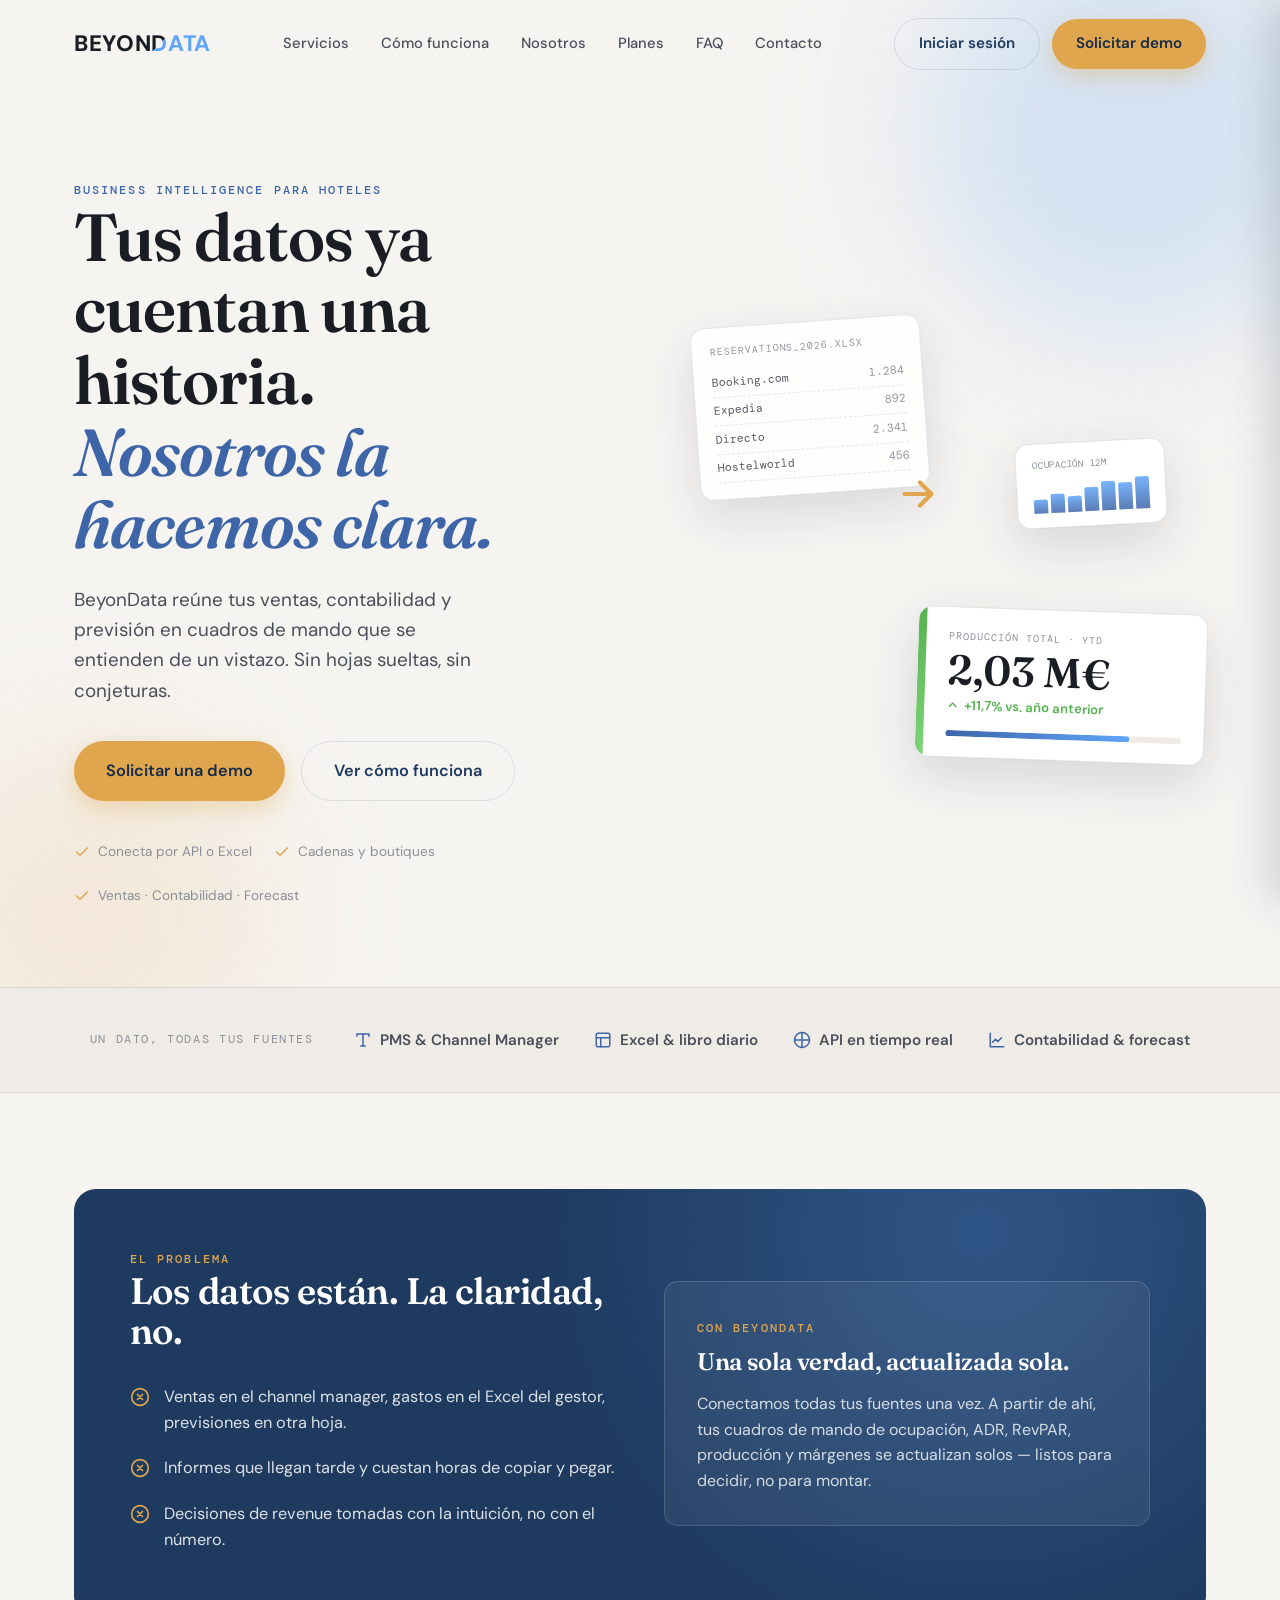
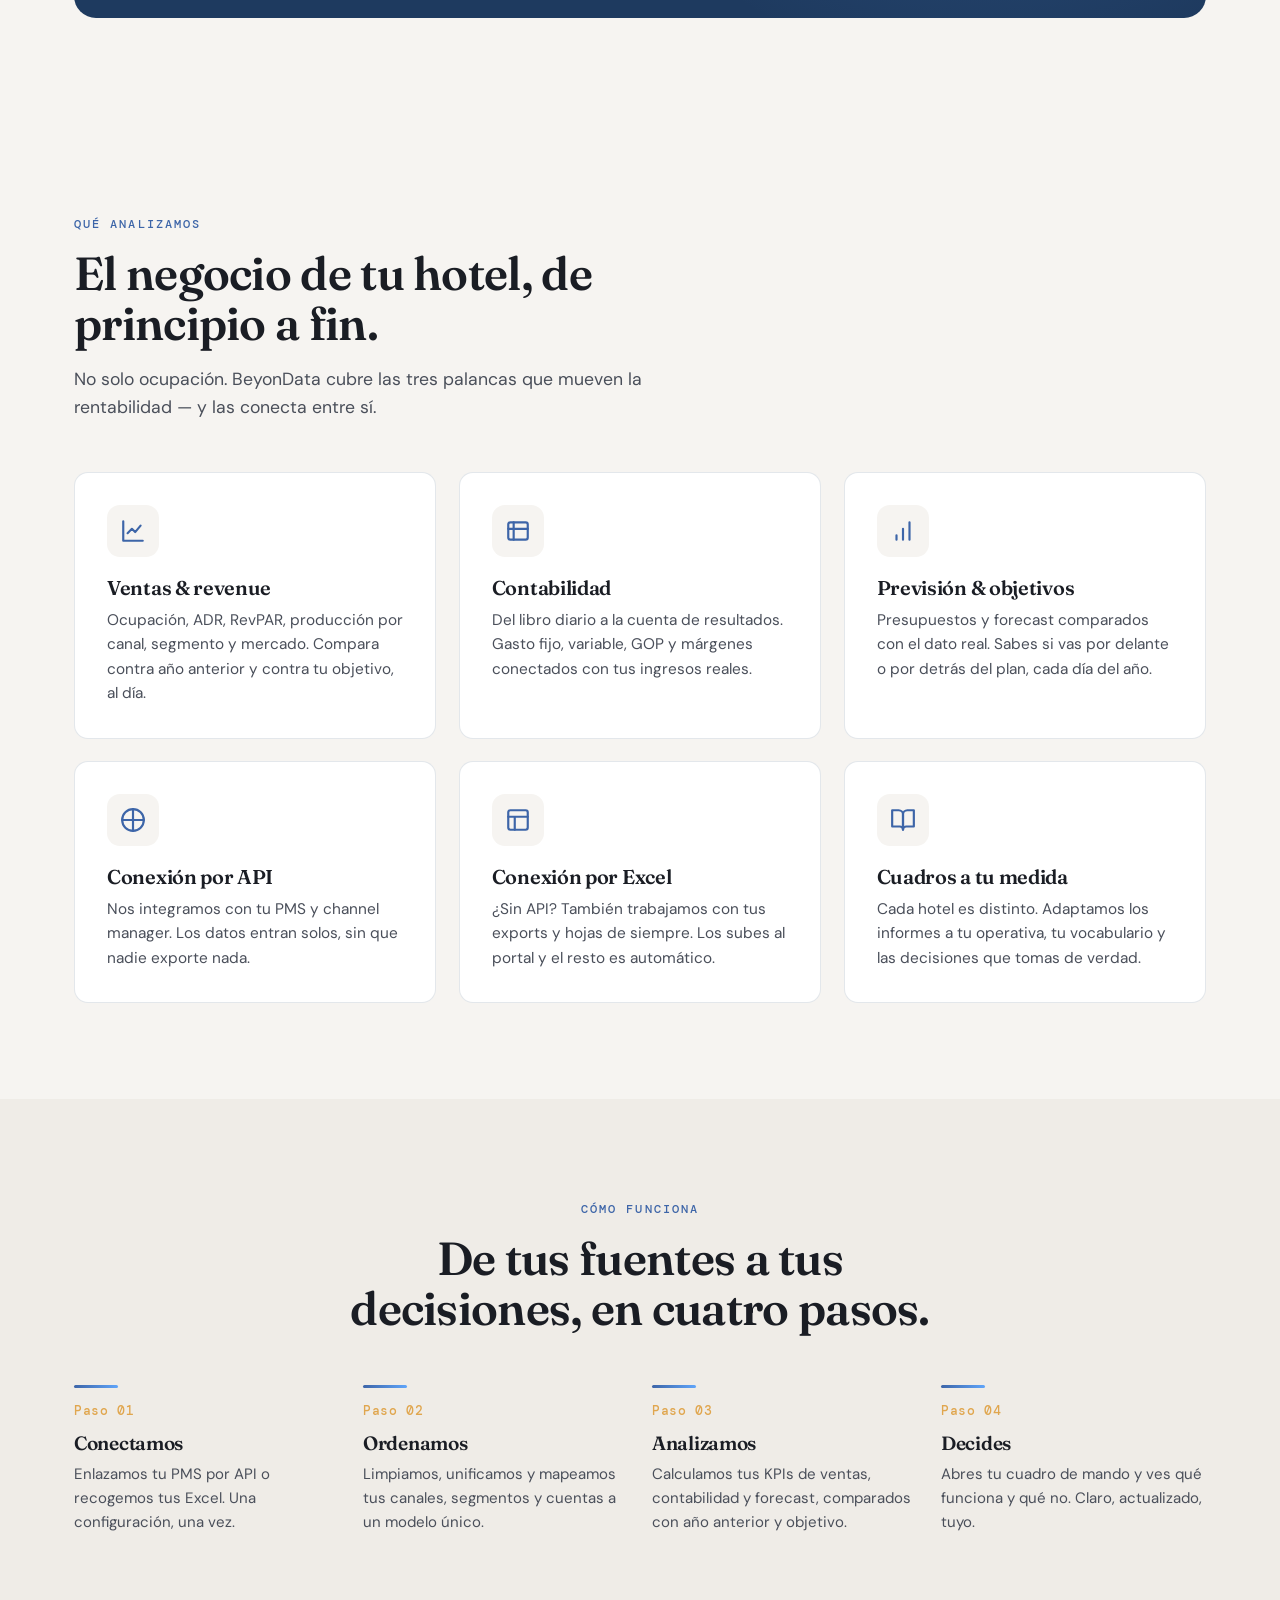
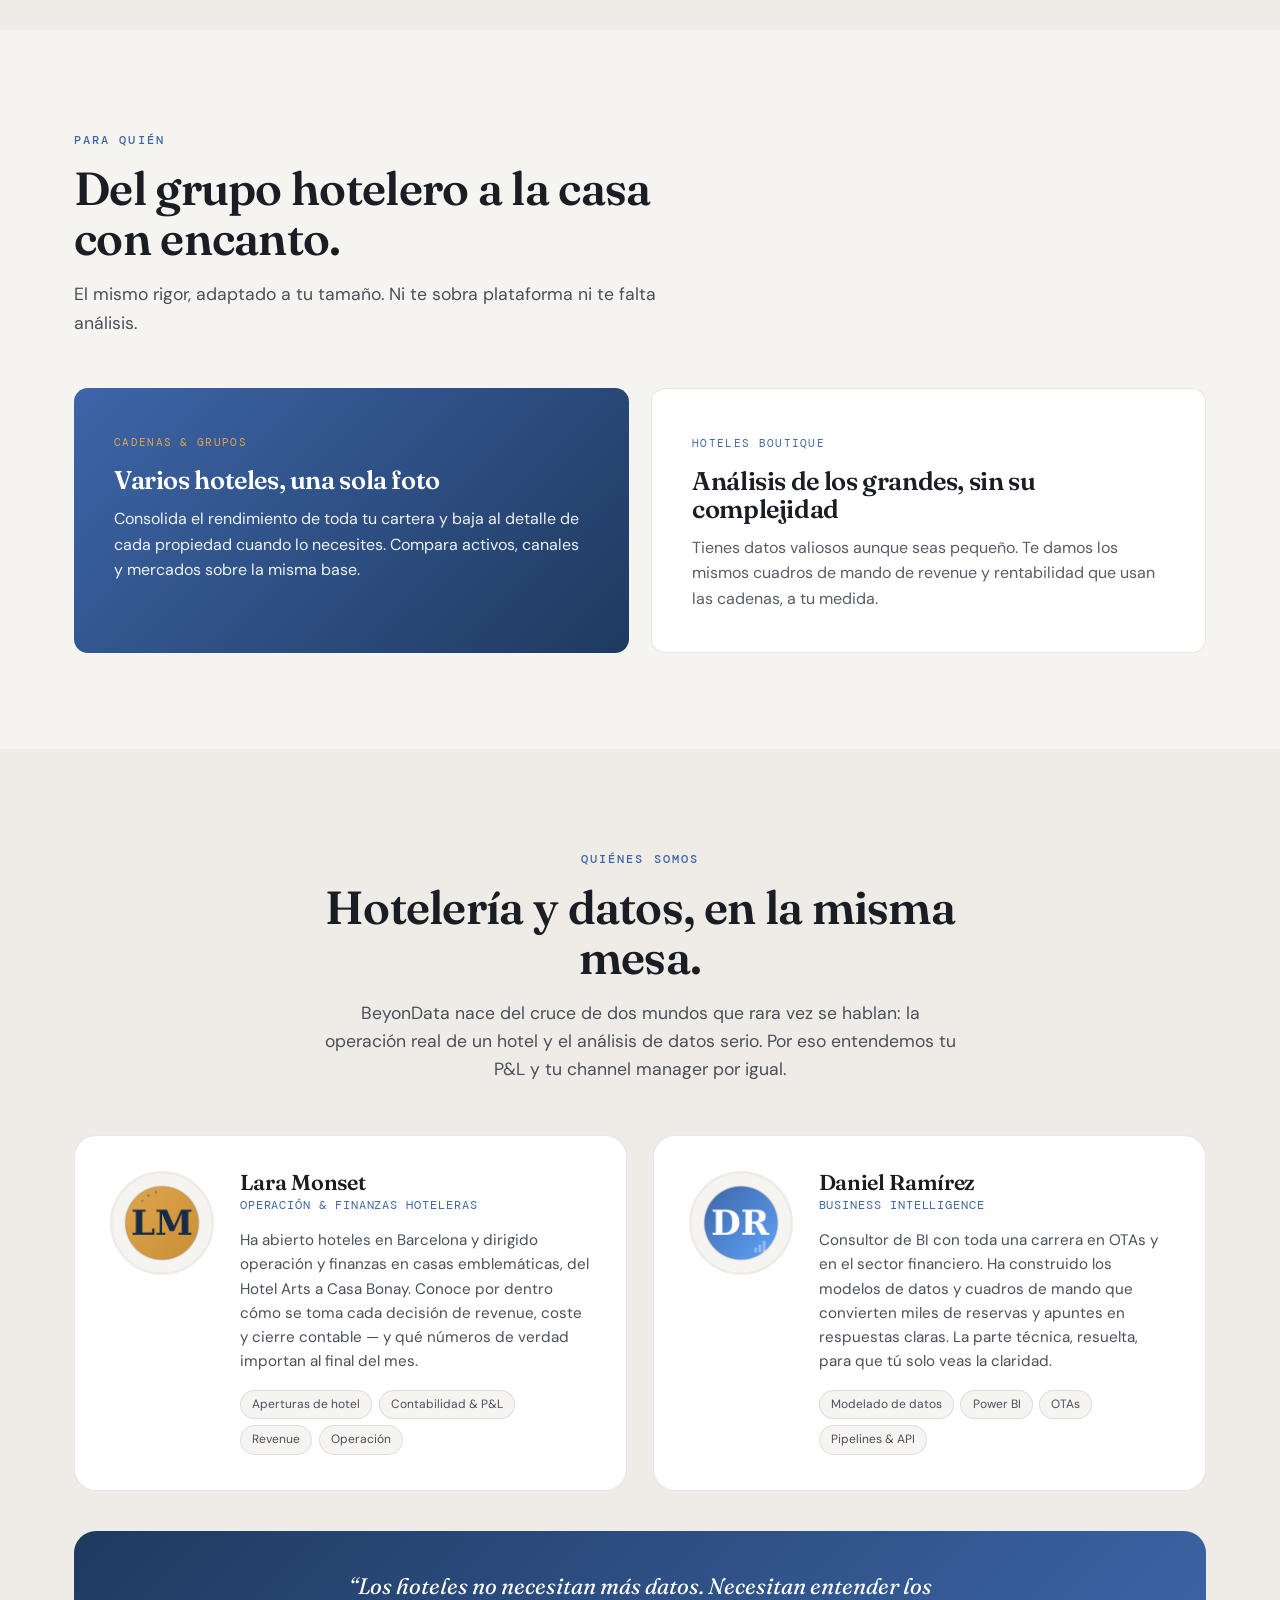
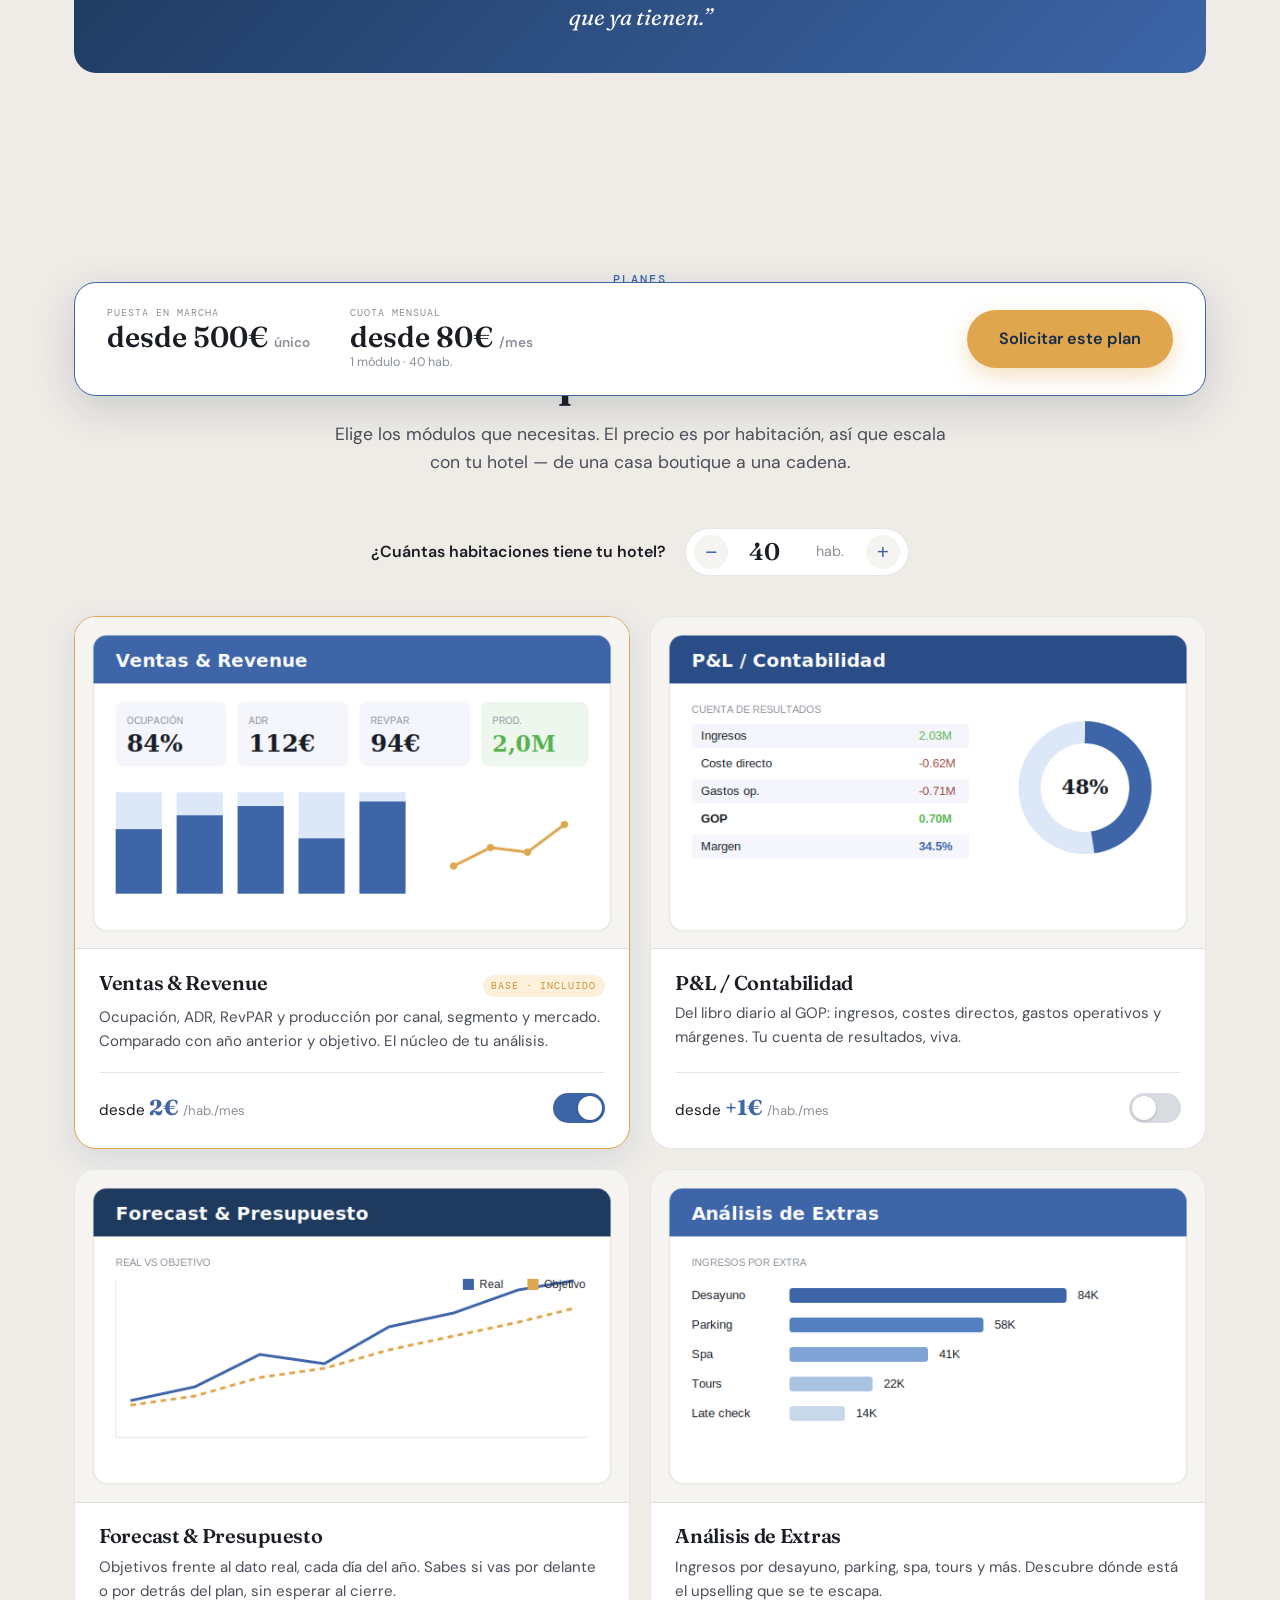
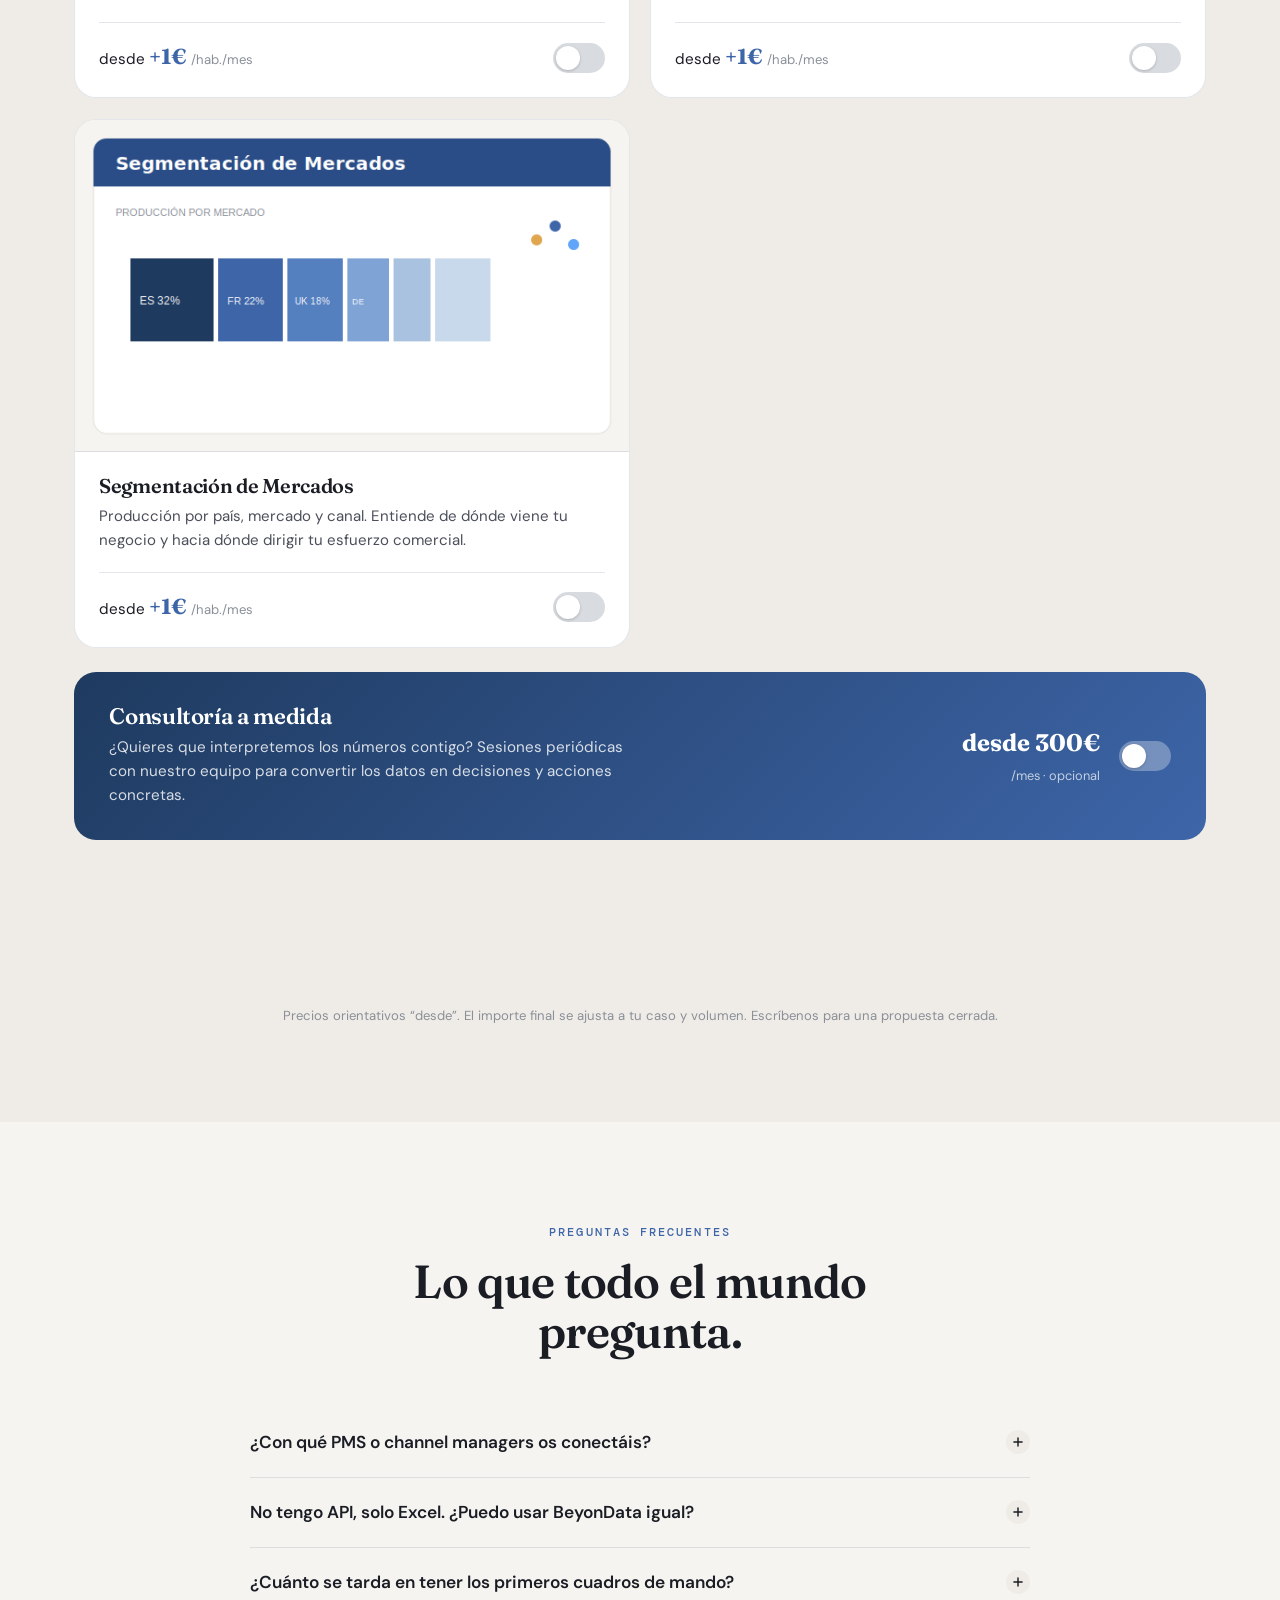
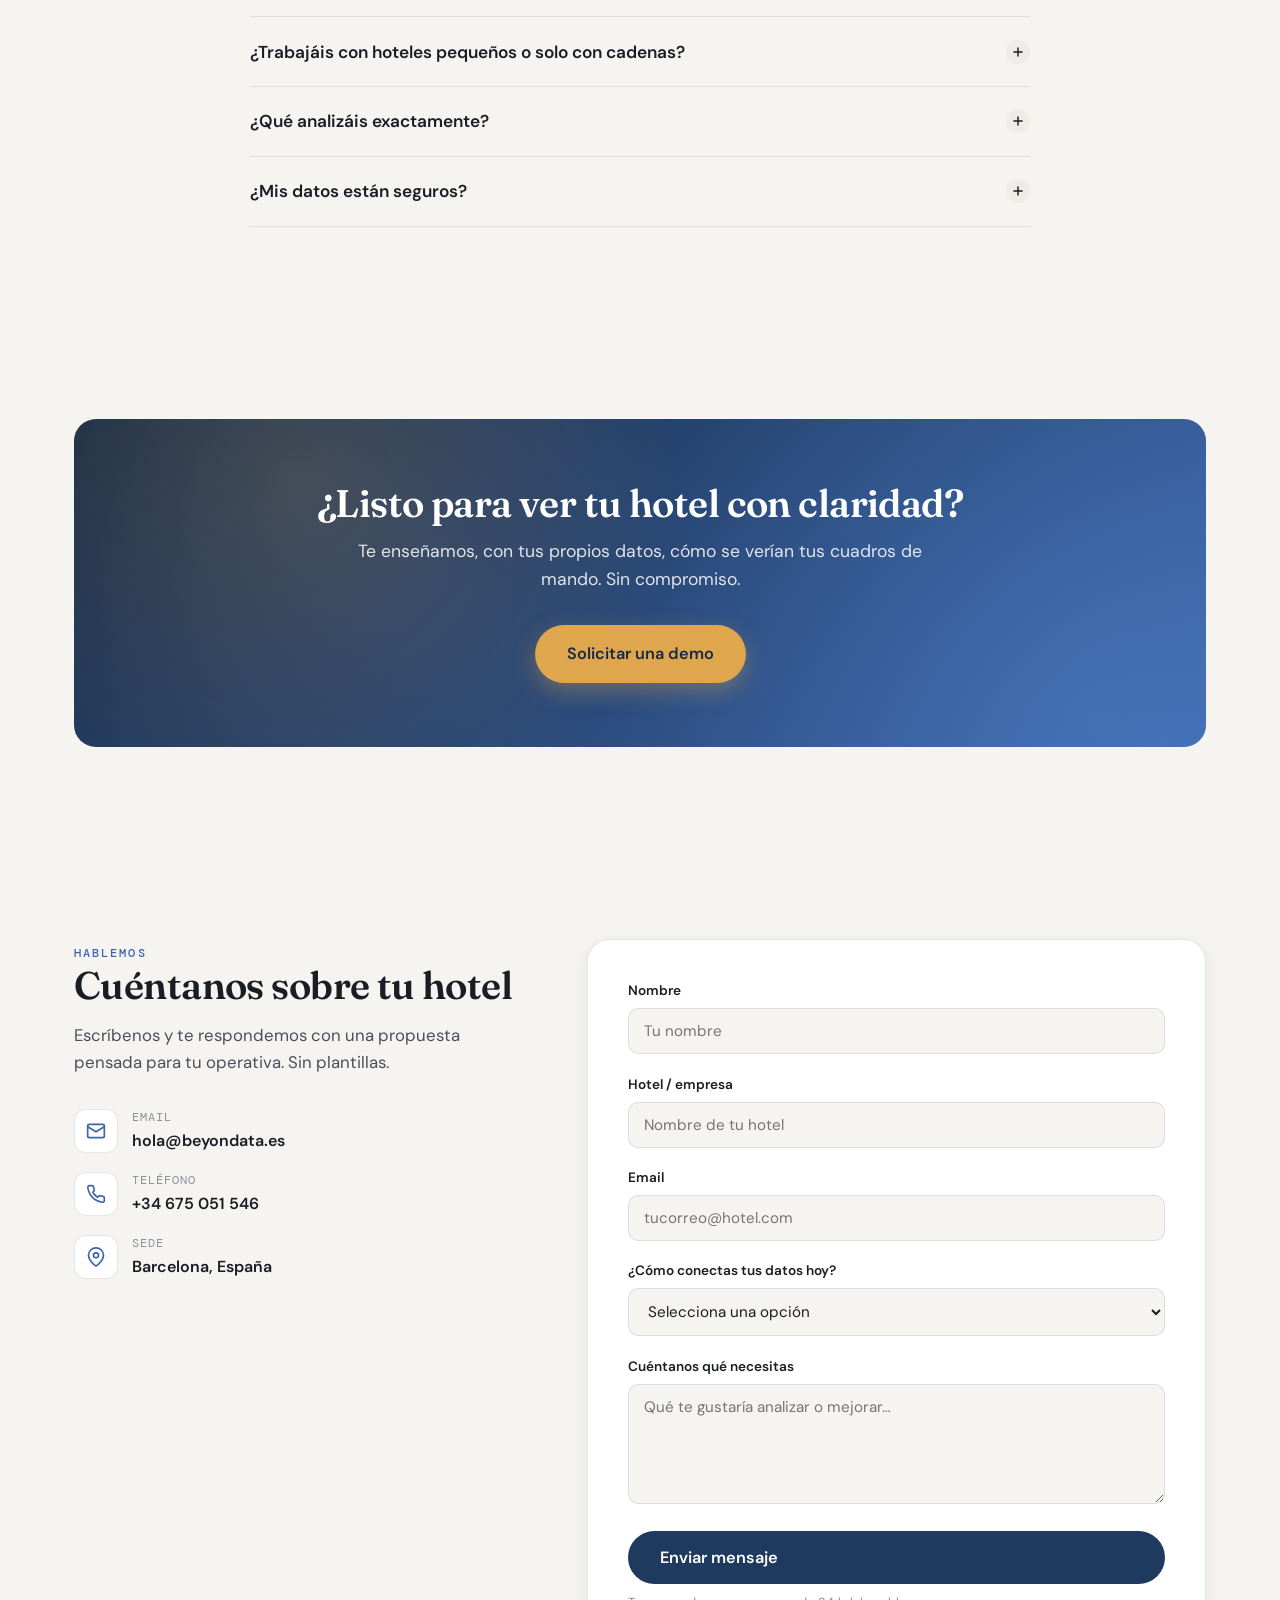
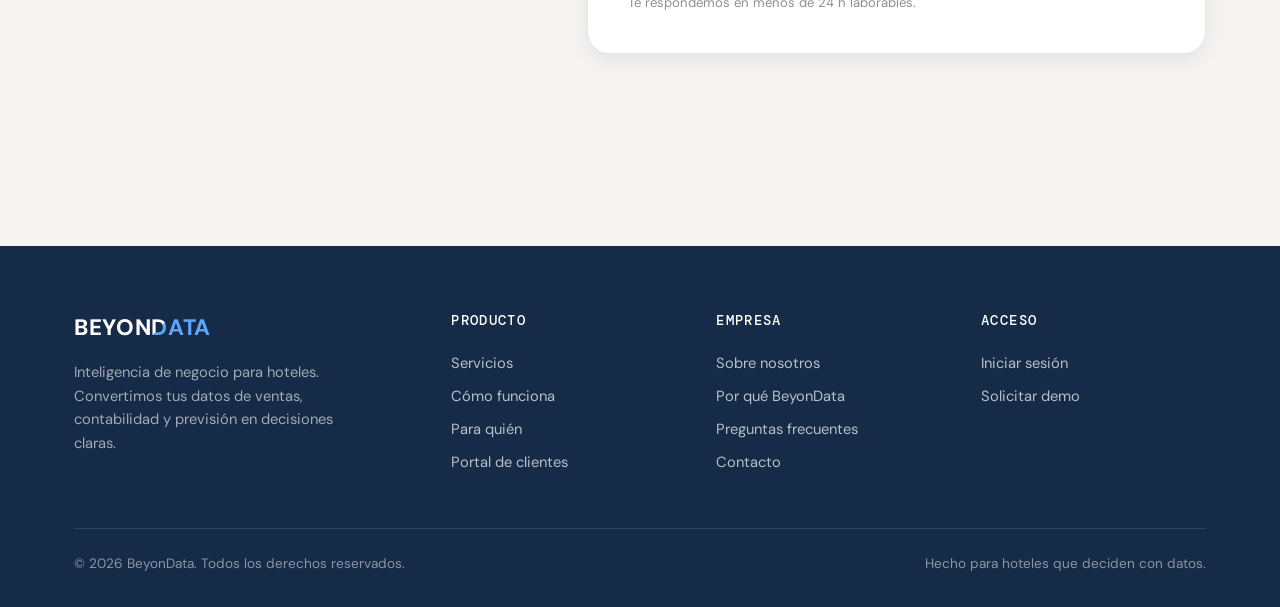
==== commit f4236e38: "Landing: contact email hola@beyondata.es (was .io in card and mailto) and phone +34 675 051 546" ====
--- a/index.html
+++ b/index.html
@@ -6,7 +6,7 @@
 <title>BeyonData — Inteligencia de negocio para hoteles</title>
 <meta name="description" content="BeyonData convierte los datos de ventas, contabilidad y previsión de tu hotel en decisiones claras. BI para cadenas y hoteles boutique, vía API o Excel.">
 <meta name="robots" content="index, follow">
-<link rel="canonical" href="https://dani-beyondata.github.io/beyondata-portal/">
+<link rel="canonical" href="https://beyondata.es/">
 <!-- Favicon -->
 <link rel="icon" type="image/svg+xml" href="favicon.svg">
 <link rel="icon" type="image/png" sizes="32x32" href="favicon-32.png">
@@ -18,7 +18,7 @@
 <meta property="og:site_name" content="BeyonData">
 <meta property="og:title" content="BeyonData — Inteligencia de negocio para hoteles">
 <meta property="og:description" content="Tus datos ya cuentan una historia. Nosotros la hacemos clara. BI de ventas, contabilidad y forecast para hoteles.">
-<meta property="og:image" content="https://dani-beyondata.github.io/beyondata-portal/og-image.png">
+<meta property="og:image" content="https://beyondata.es/og-image.png">
 <meta property="og:image:width" content="1200">
 <meta property="og:image:height" content="630">
 <meta property="og:locale" content="es_ES">
@@ -27,7 +27,7 @@
 <meta name="twitter:card" content="summary_large_image">
 <meta name="twitter:title" content="BeyonData — Inteligencia de negocio para hoteles">
 <meta name="twitter:description" content="Tus datos ya cuentan una historia. Nosotros la hacemos clara. BI para hoteles.">
-<meta name="twitter:image" content="https://dani-beyondata.github.io/beyondata-portal/og-image.png">
+<meta name="twitter:image" content="https://beyondata.es/og-image.png">
 <link rel="preconnect" href="https://fonts.googleapis.com">
 <link rel="preconnect" href="https://fonts.gstatic.com" crossorigin>
 <link href="https://fonts.googleapis.com/css2?family=Fraunces:opsz,wght@9..144,400;9..144,500;9..144,600;9..144,700&family=DM+Sans:wght@400;500;600;700&family=DM+Mono:wght@400;500&display=swap" rel="stylesheet">
@@ -816,11 +816,11 @@
       <p>Escríbenos y te respondemos con una propuesta pensada para tu operativa. Sin plantillas.</p>
       <div class="contact-item">
         <div class="contact-item-ico"><svg width="20" height="20" viewBox="0 0 24 24" fill="none" stroke="currentColor" stroke-width="2" stroke-linecap="round" stroke-linejoin="round"><rect x="2" y="4" width="20" height="16" rx="2"/><path d="M22 7l-10 6L2 7"/></svg></div>
-        <div><div class="ci-label">Email</div><div class="ci-value">hola@beyondata.io</div></div>
+        <div><div class="ci-label">Email</div><div class="ci-value">hola@beyondata.es</div></div>
       </div>
       <div class="contact-item">
         <div class="contact-item-ico"><svg width="20" height="20" viewBox="0 0 24 24" fill="none" stroke="currentColor" stroke-width="2" stroke-linecap="round" stroke-linejoin="round"><path d="M22 16.92v3a2 2 0 0 1-2.18 2 19.79 19.79 0 0 1-8.63-3.07 19.5 19.5 0 0 1-6-6 19.79 19.79 0 0 1-3.07-8.67A2 2 0 0 1 4.11 2h3a2 2 0 0 1 2 1.72c.13.96.36 1.9.7 2.81a2 2 0 0 1-.45 2.11L8.09 9.91a16 16 0 0 0 6 6l1.27-1.27a2 2 0 0 1 2.11-.45c.9.34 1.85.57 2.81.7A2 2 0 0 1 22 16.92z"/></svg></div>
-        <div><div class="ci-label">Teléfono</div><div class="ci-value">+34 600 000 000</div></div>
+        <div><div class="ci-label">Teléfono</div><div class="ci-value">+34 675 051 546</div></div>
       </div>
       <div class="contact-item">
         <div class="contact-item-ico"><svg width="20" height="20" viewBox="0 0 24 24" fill="none" stroke="currentColor" stroke-width="2" stroke-linecap="round" stroke-linejoin="round"><path d="M21 10c0 7-9 13-9 13s-9-6-9-13a9 9 0 0 1 18 0z"/><circle cx="12" cy="10" r="3"/></svg></div>
@@ -986,7 +986,7 @@
       const nombre = encodeURIComponent(document.getElementById('cf-name').value);
       const email = encodeURIComponent(document.getElementById('cf-email').value);
       const msg = encodeURIComponent(document.getElementById('cf-msg').value);
-      window.location.href = `mailto:hola@beyondata.io?subject=Solicitud%20desde%20la%20web%20-%20${nombre}&body=Email:%20${email}%0A%0A${msg}`;
+      window.location.href = `mailto:hola@beyondata.es?subject=Solicitud%20desde%20la%20web%20-%20${nombre}&body=Email:%20${email}%0A%0A${msg}`;
     }
   });
 </script>
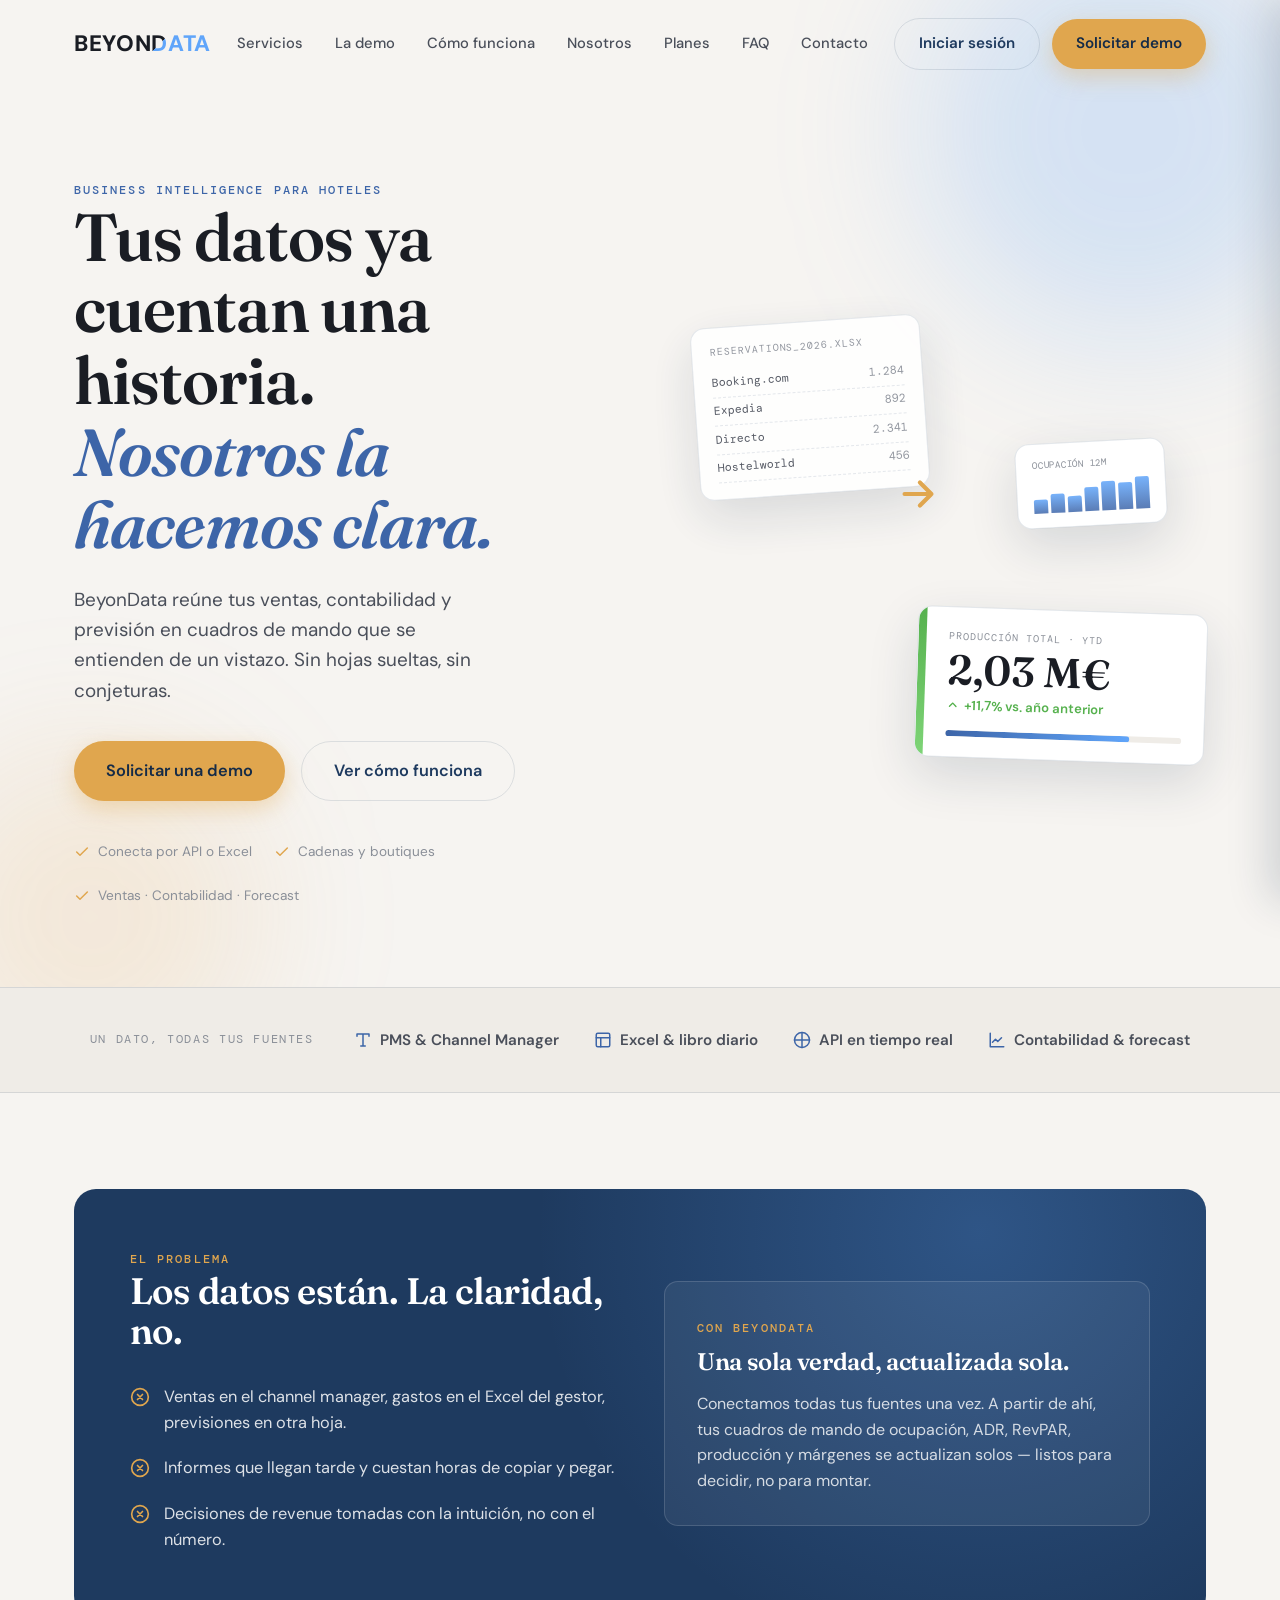
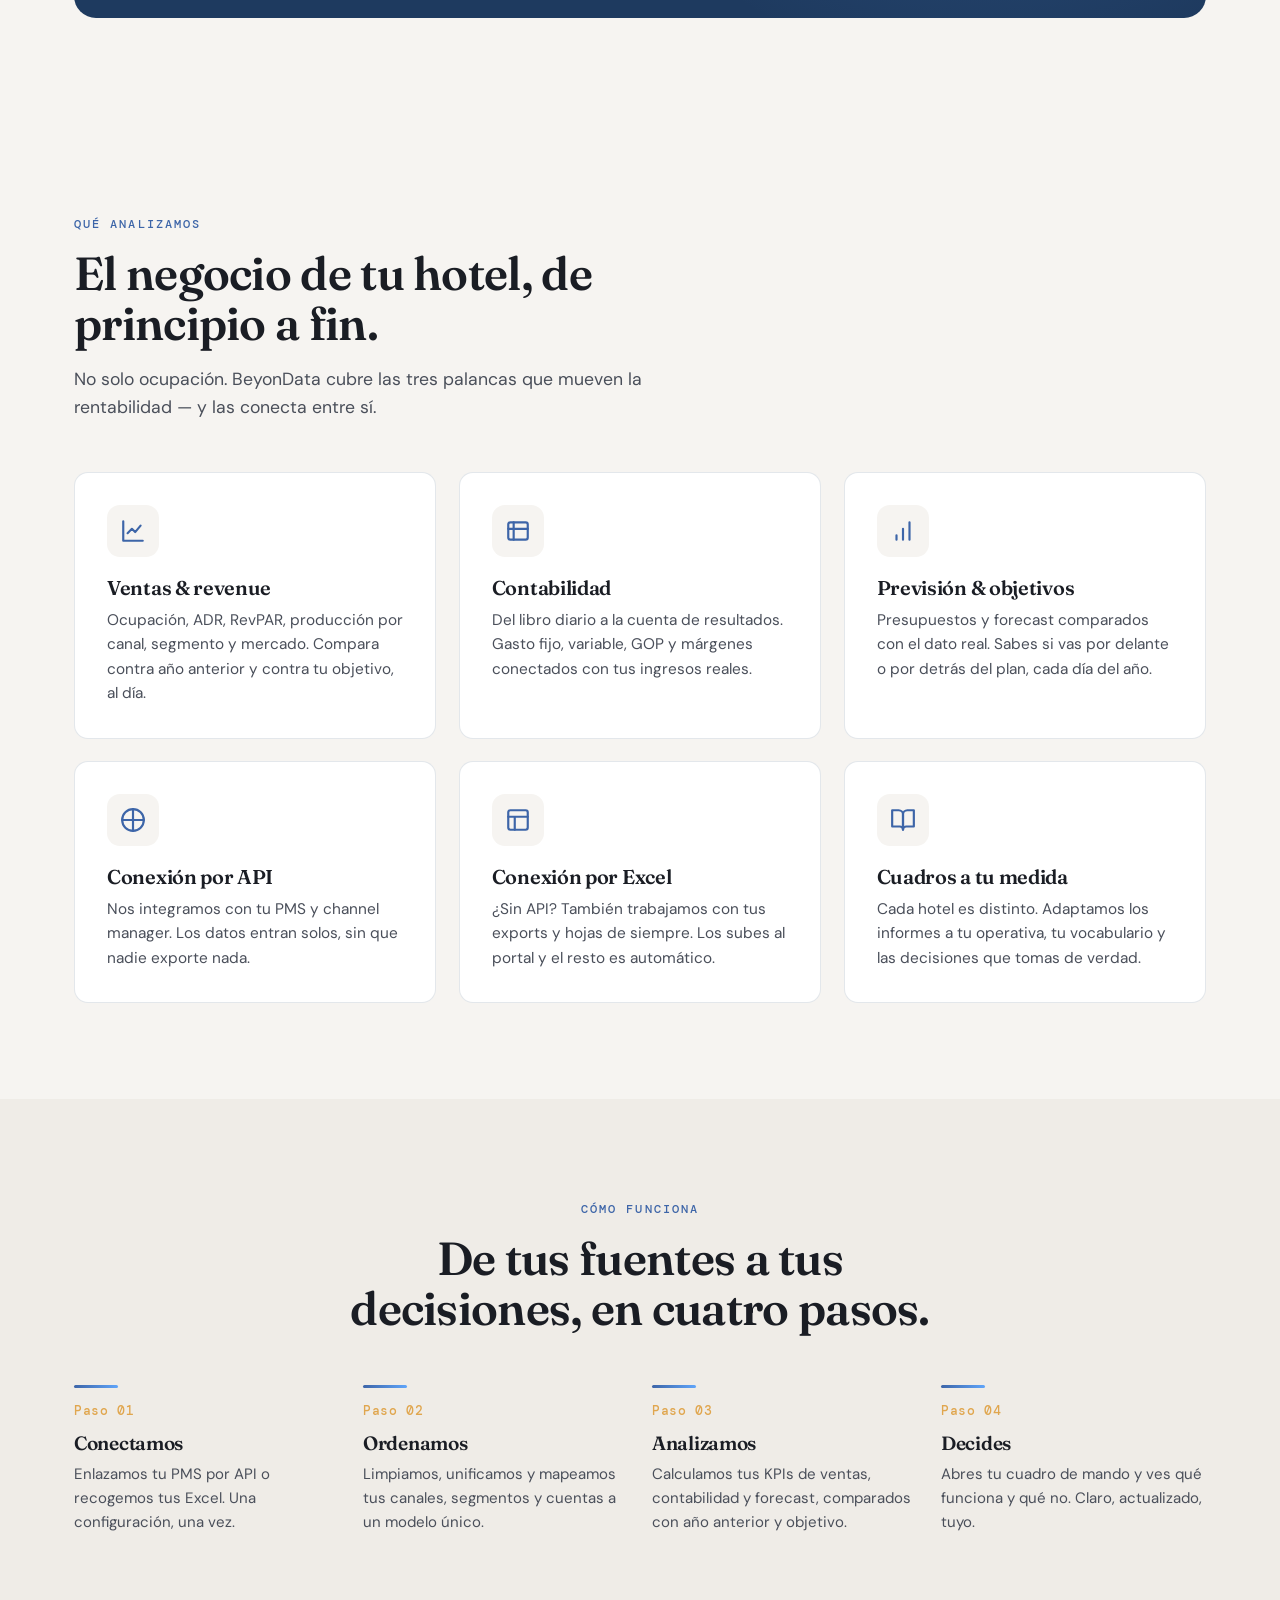
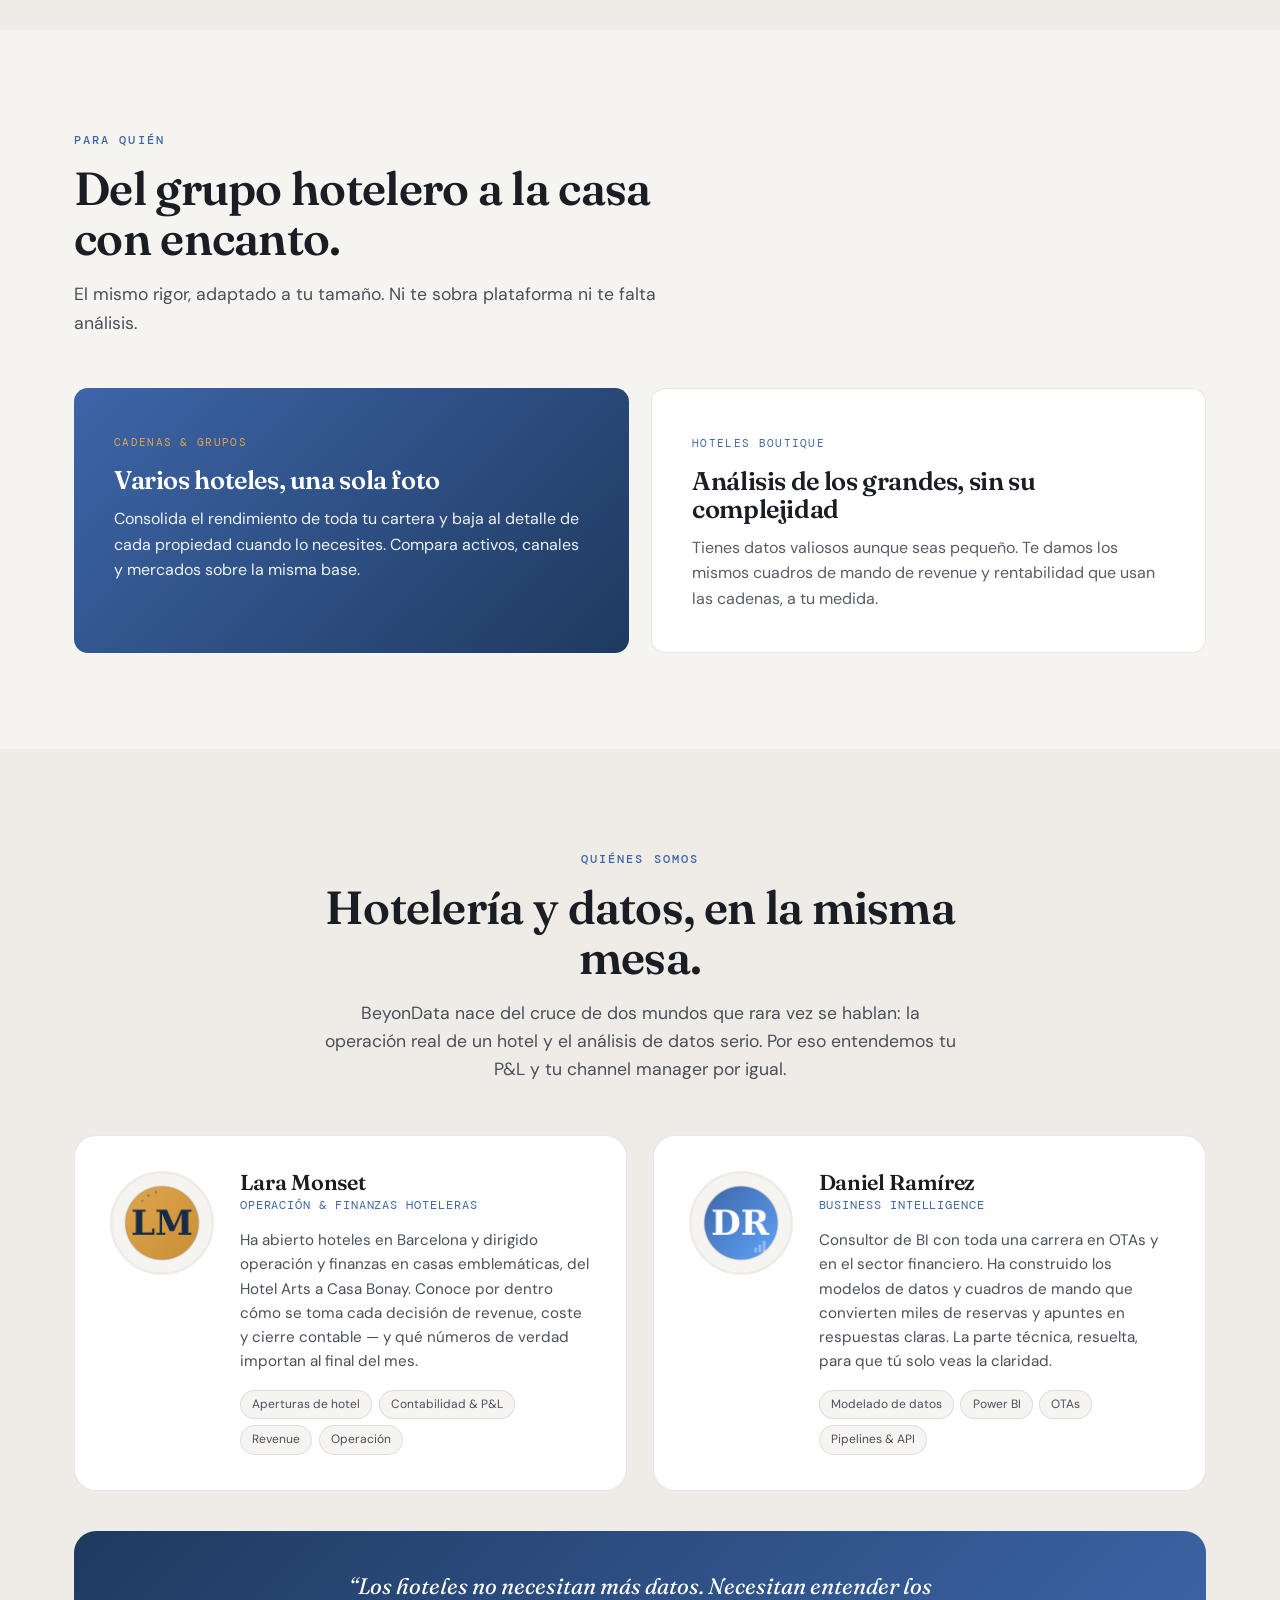
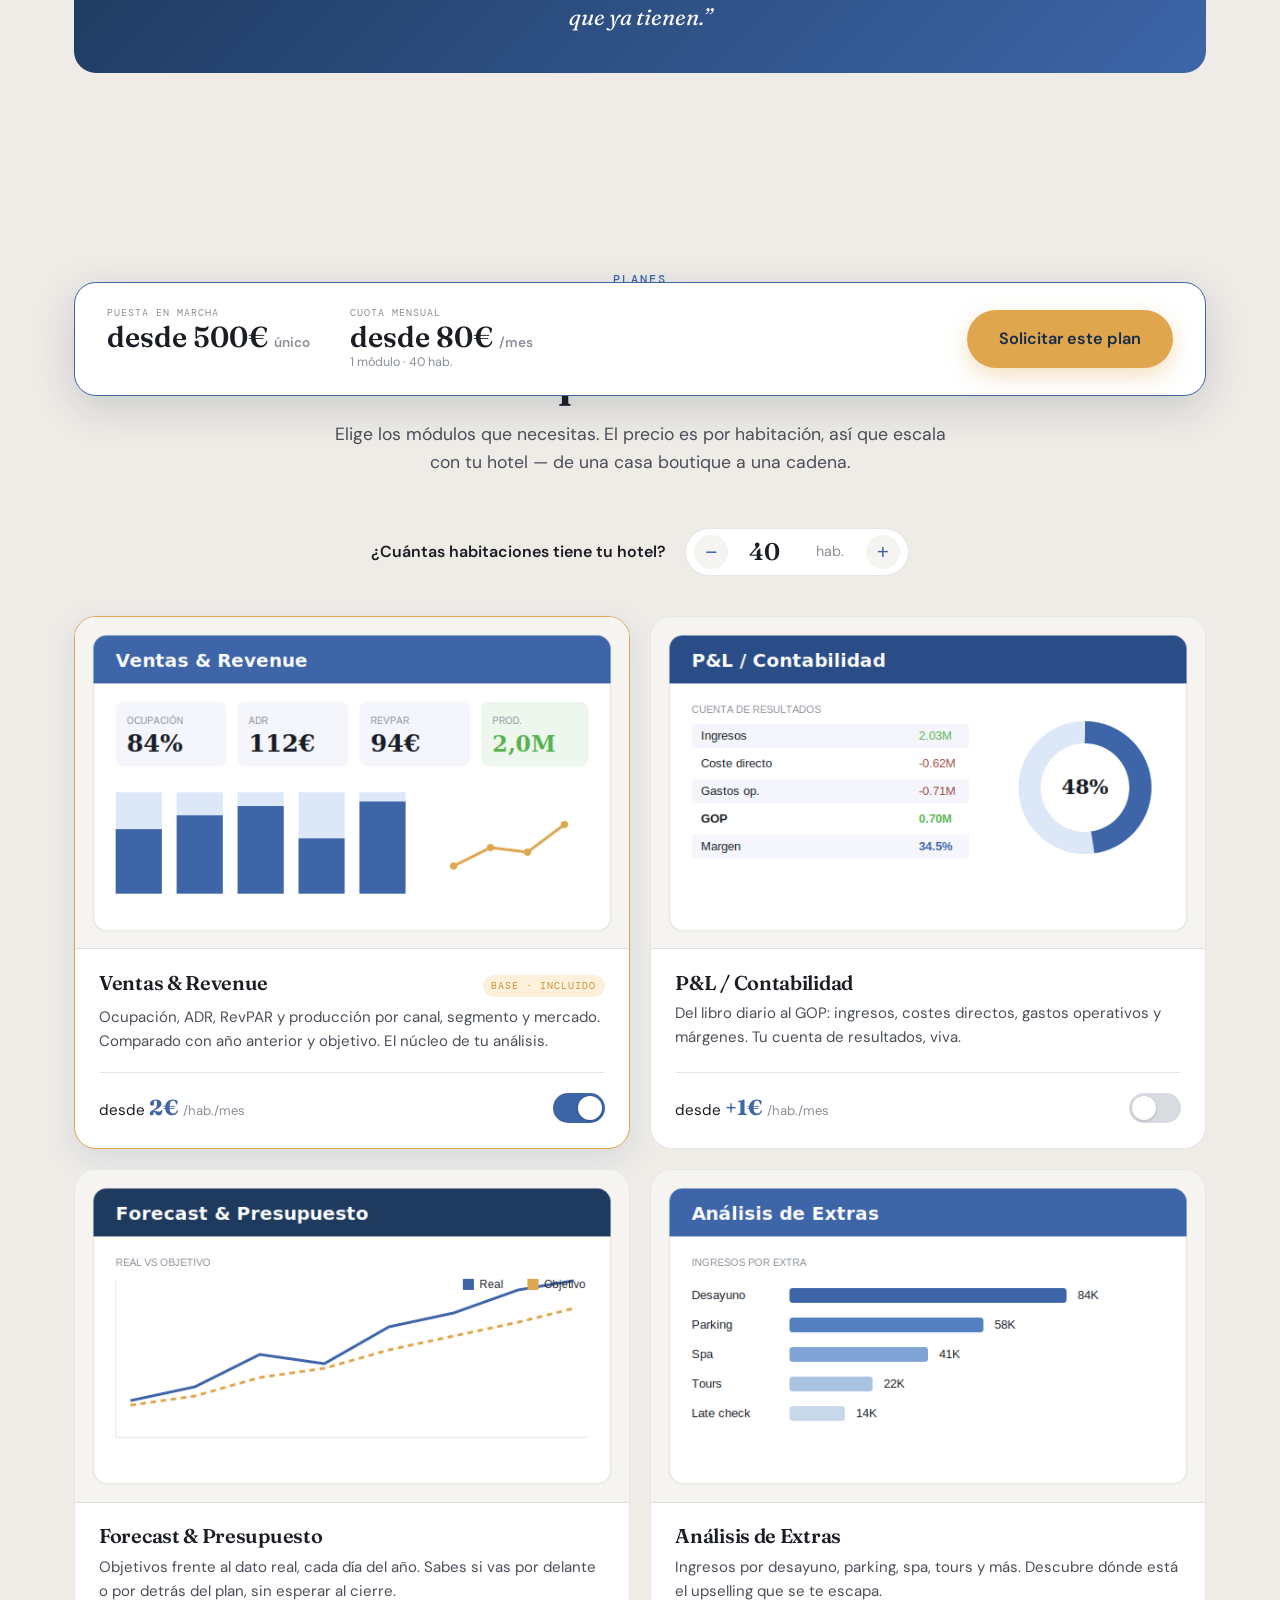
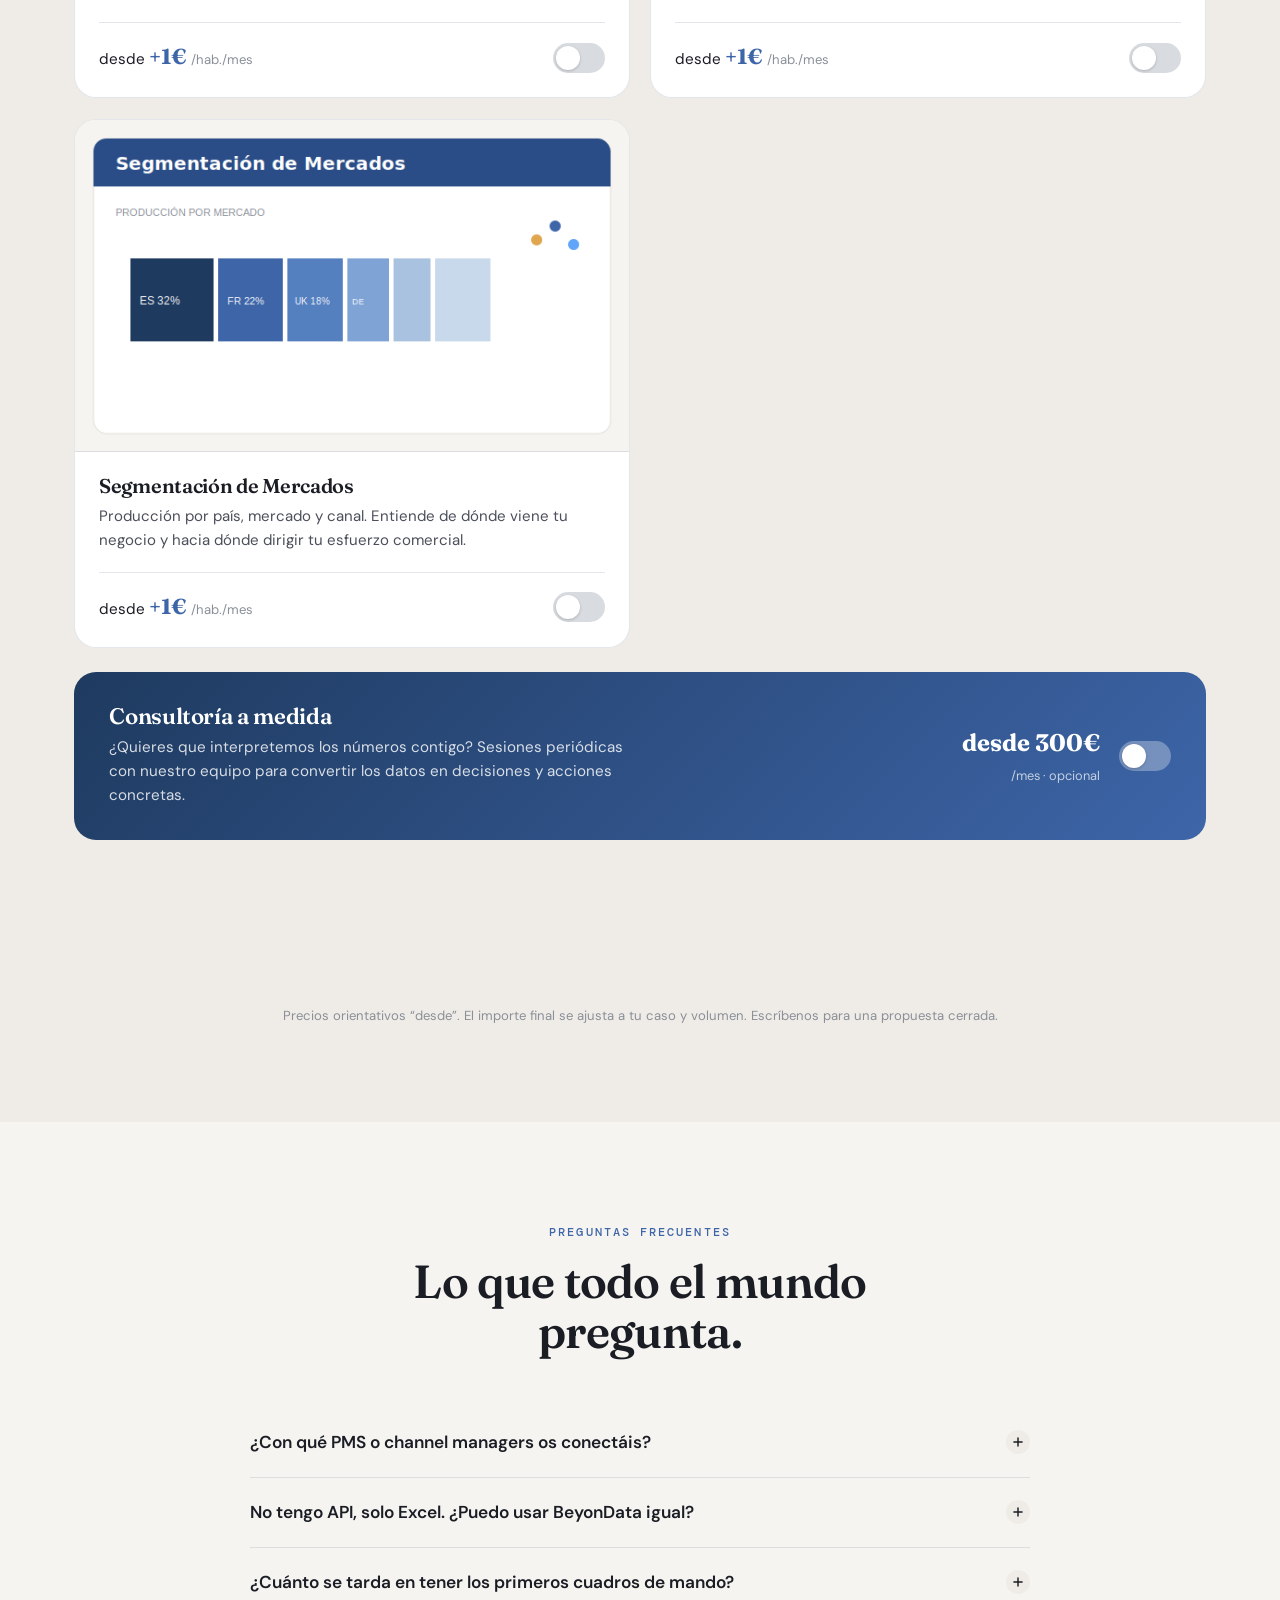
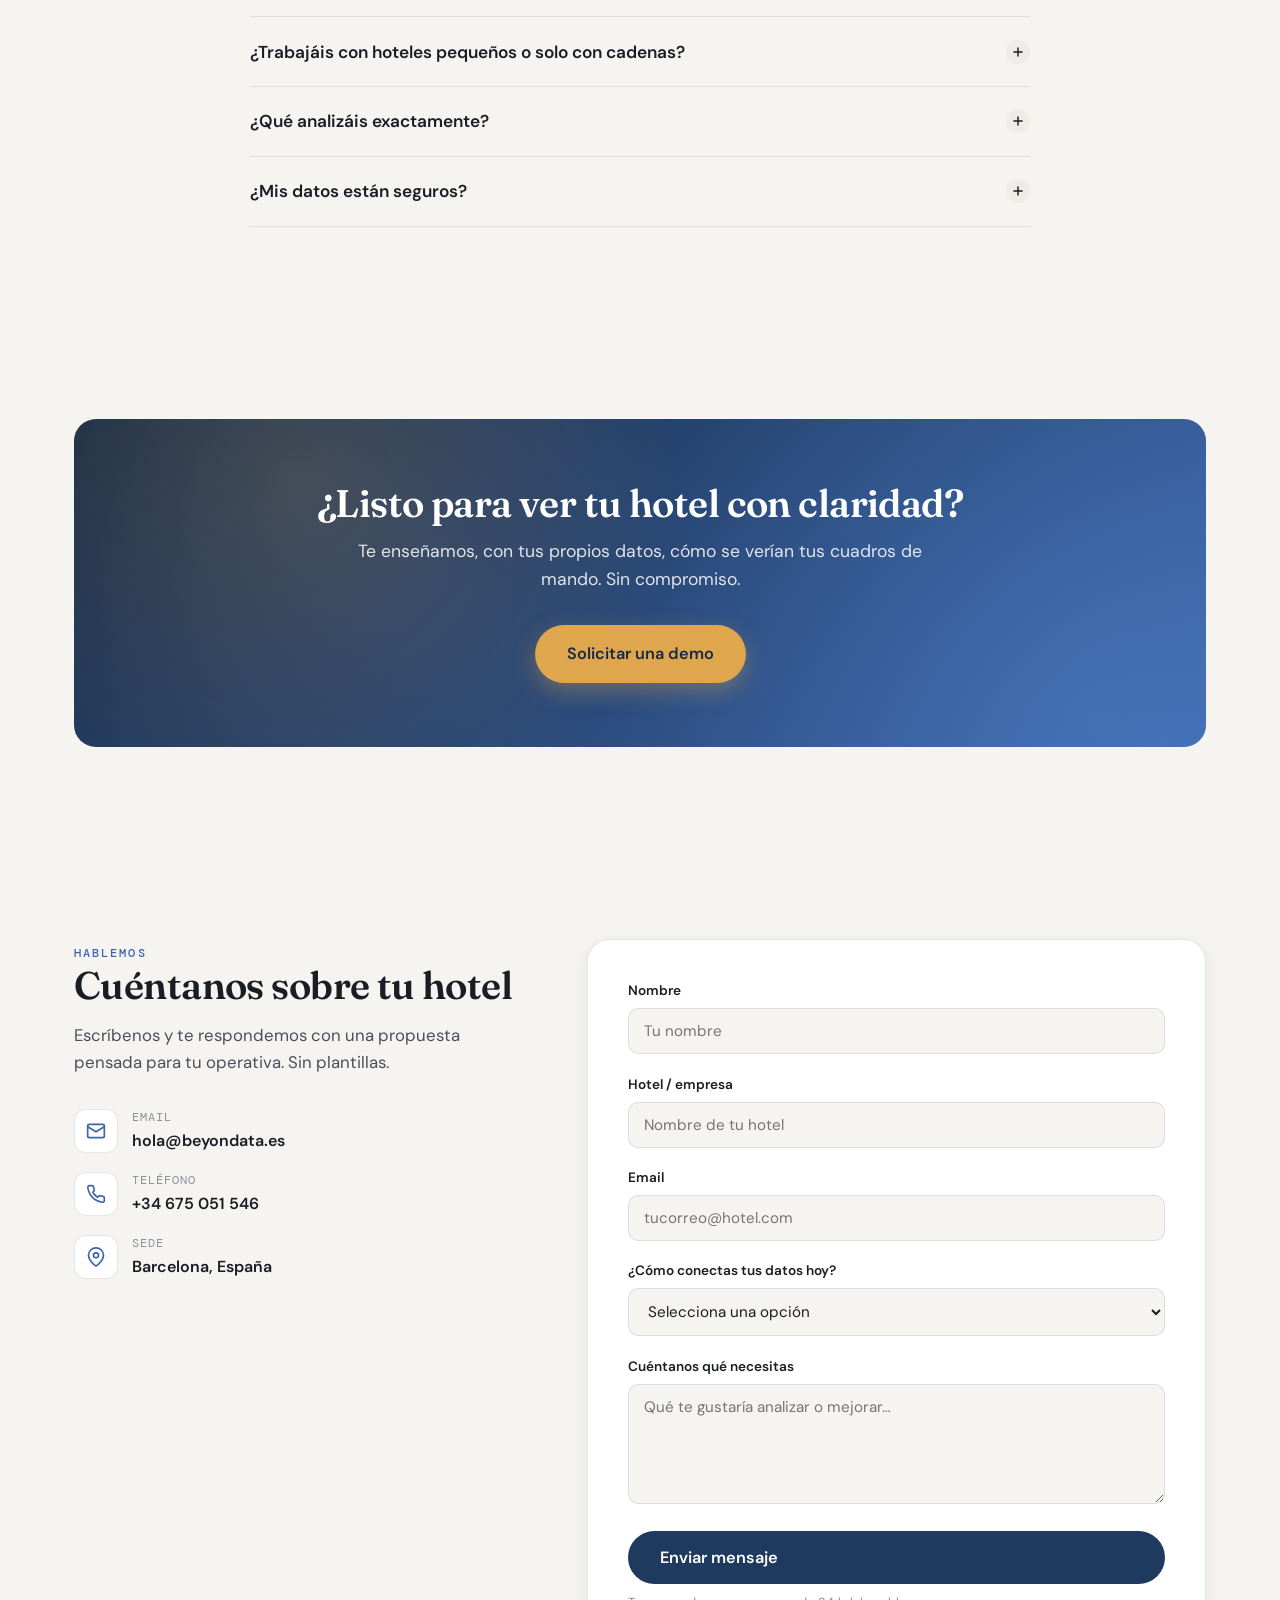
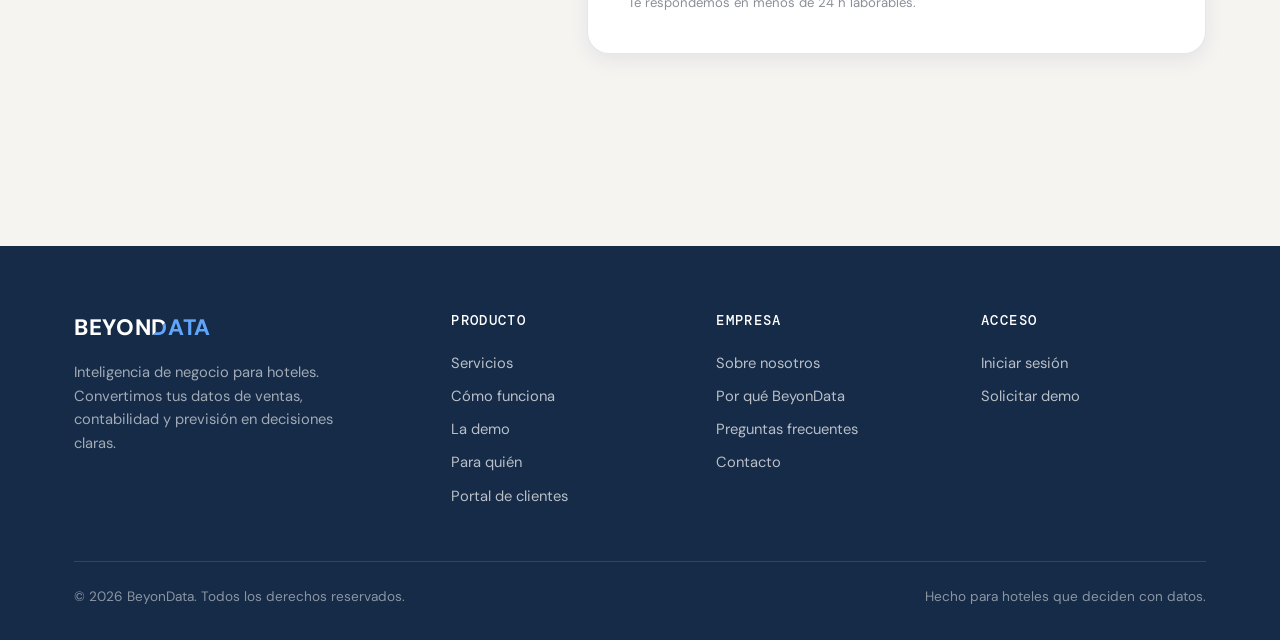
==== commit 6f87467f: "Demo page: hero video + 9 product shots, P&L band, hotels+hostels positioning; nav/footer links" ====
--- a/index.html
+++ b/index.html
@@ -372,6 +372,7 @@
     <a href="#" class="brand"><span class="b1">BEYON</span><span class="b2">D</span><span class="b3">ATA</span></a>
     <div class="nav-links">
       <a href="#servicios" class="navlink">Servicios</a>
+      <a href="demo.html" class="navlink">La demo</a>
       <a href="#como" class="navlink">Cómo funciona</a>
       <a href="#nosotros" class="navlink">Nosotros</a>
       <a href="#planes" class="navlink">Planes</a>
@@ -398,6 +399,7 @@
     </button>
   </div>
   <a href="#servicios" class="m-link">Servicios</a>
+  <a href="demo.html" class="m-link">La demo</a>
   <a href="#como" class="m-link">Cómo funciona</a>
   <a href="#nosotros" class="m-link">Nosotros</a>
   <a href="#planes" class="m-link">Planes</a>
@@ -872,6 +874,7 @@
         <h4>Producto</h4>
         <a href="#servicios">Servicios</a>
         <a href="#como">Cómo funciona</a>
+        <a href="demo.html">La demo</a>
         <a href="#clientes">Para quién</a>
         <a href="dashboard.html">Portal de clientes</a>
       </div>
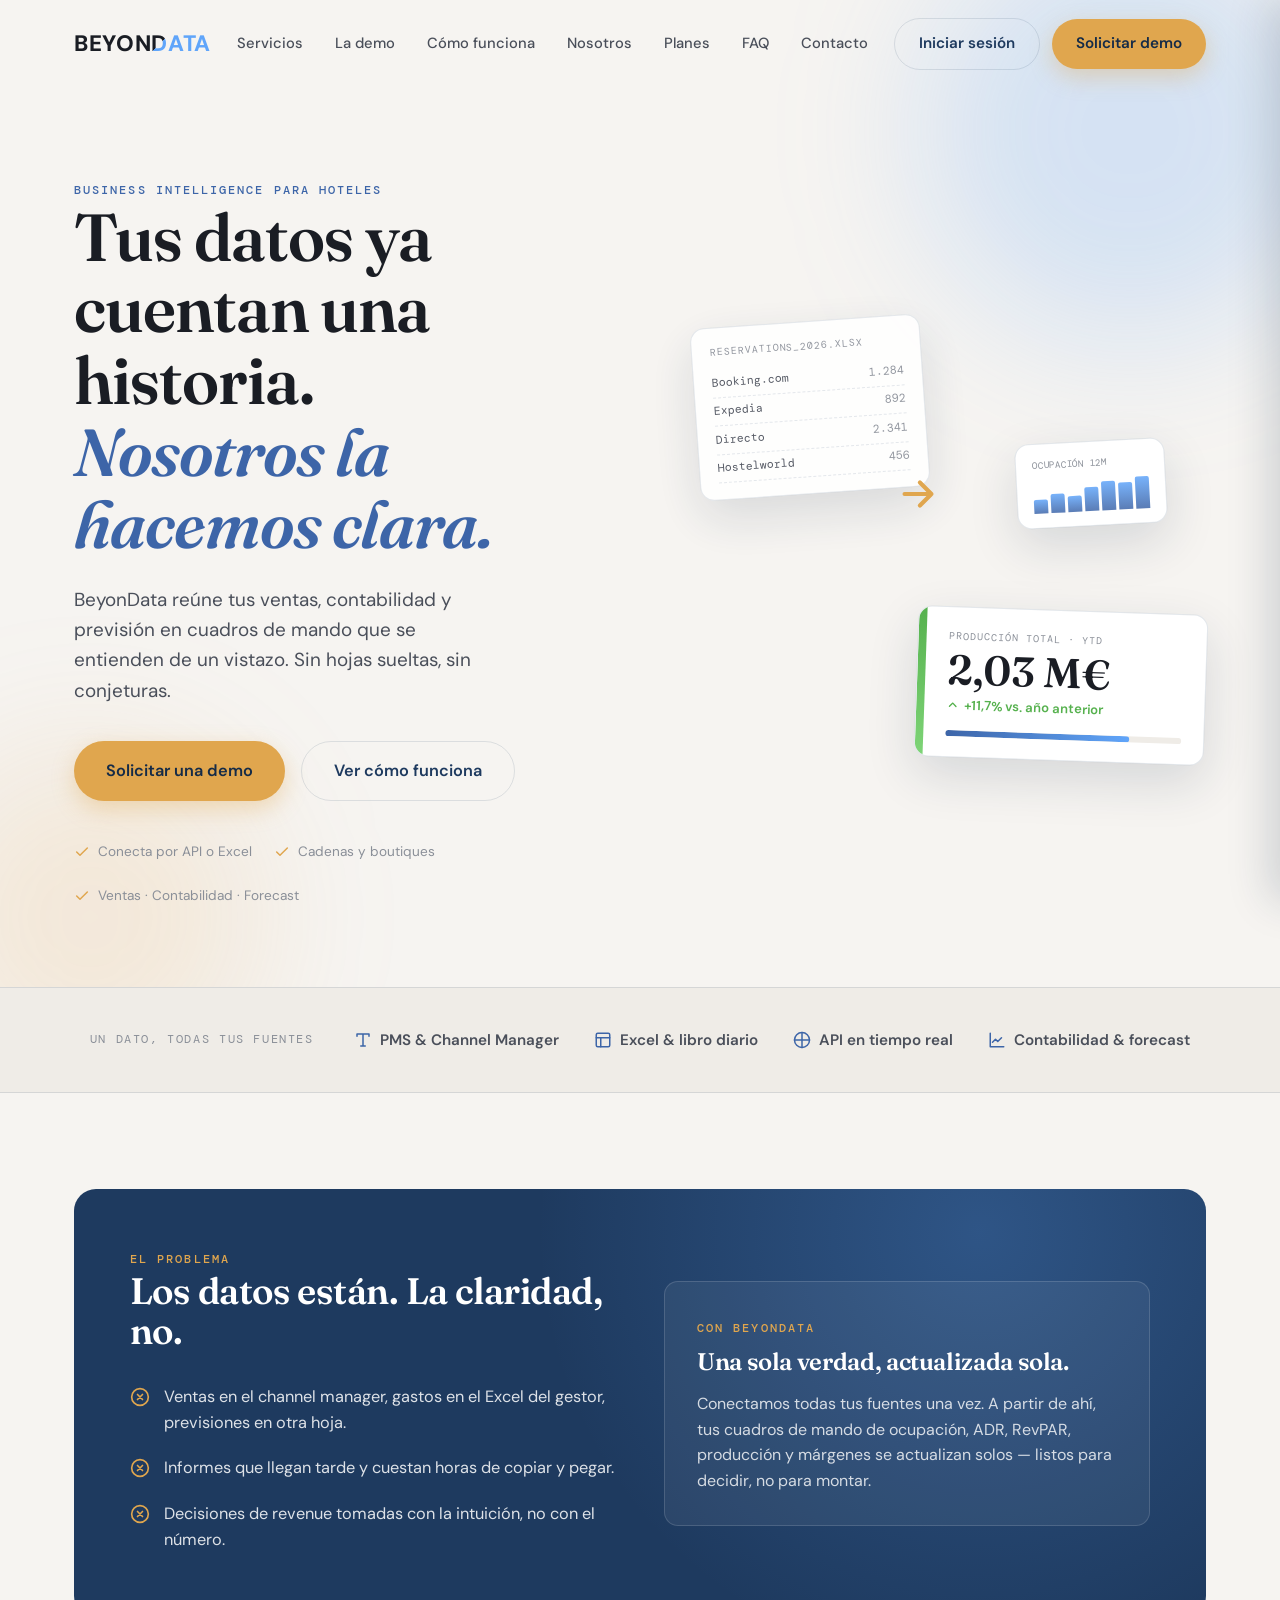
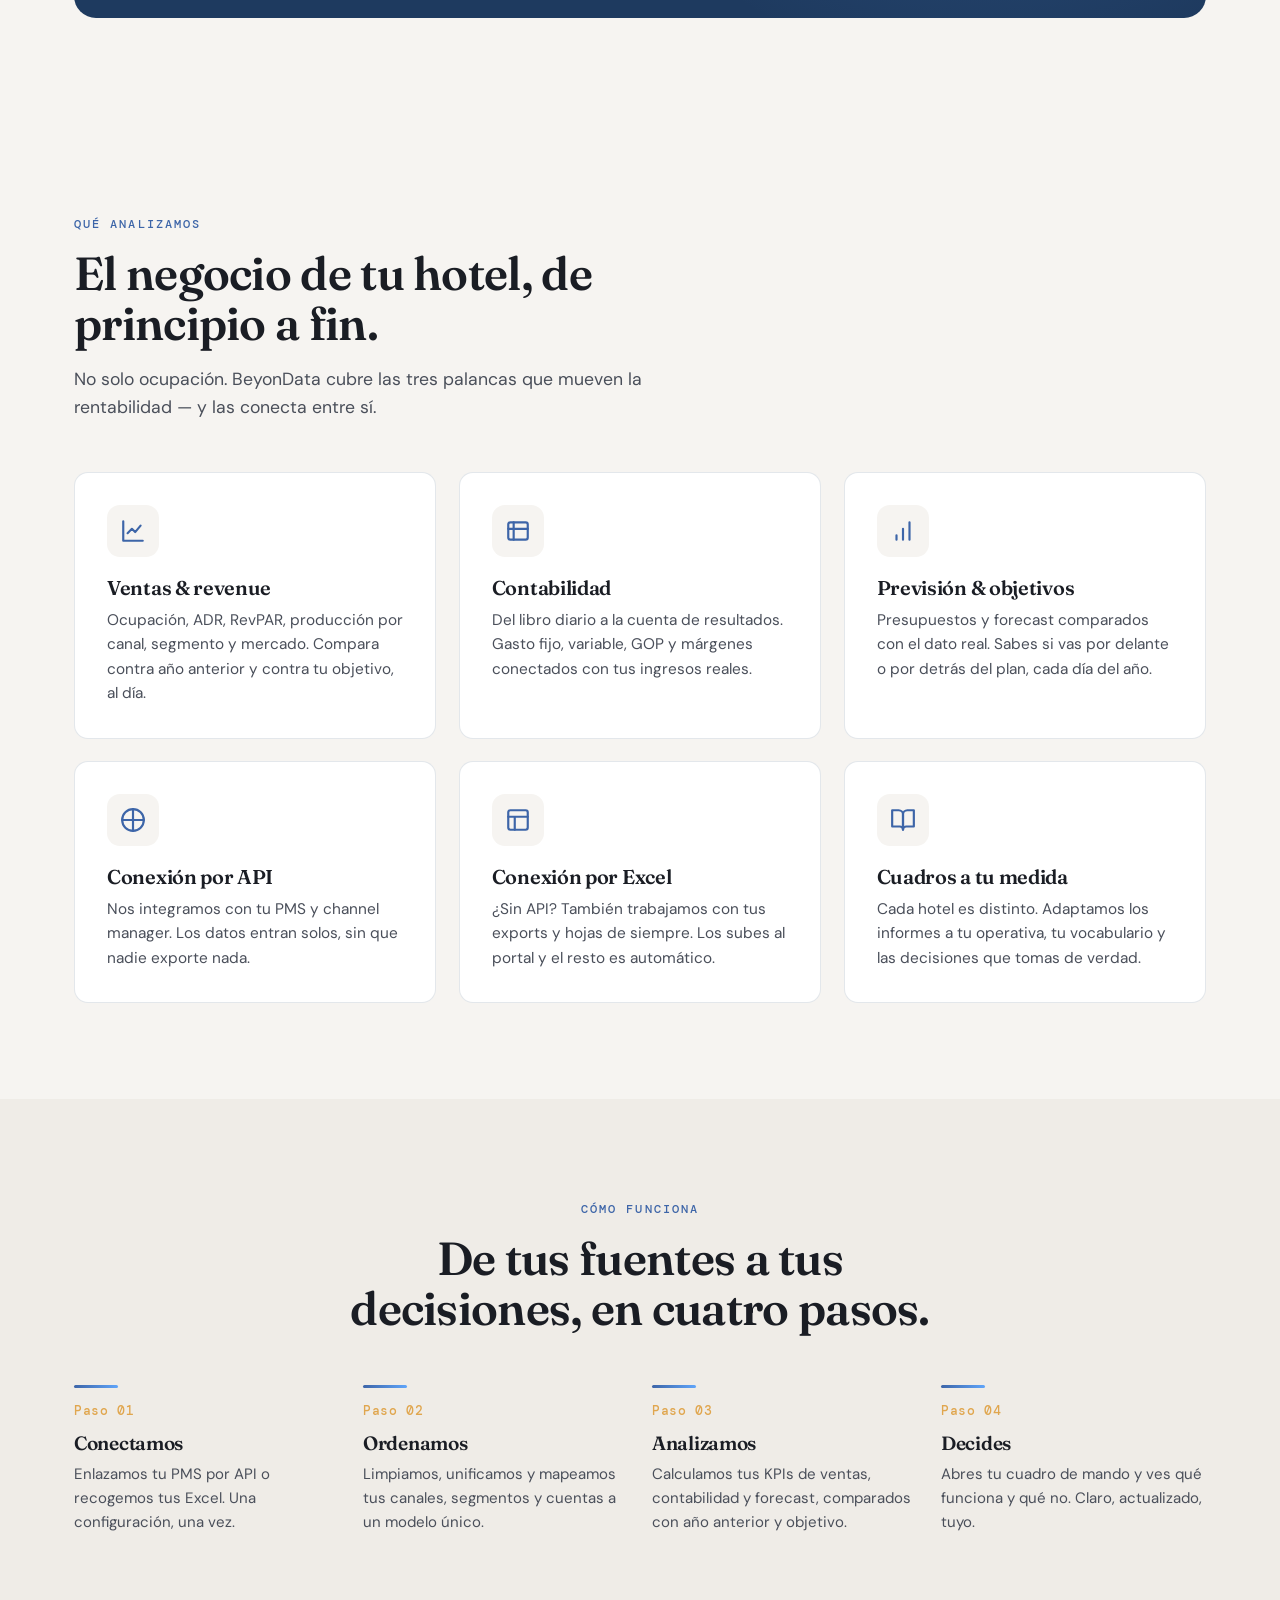
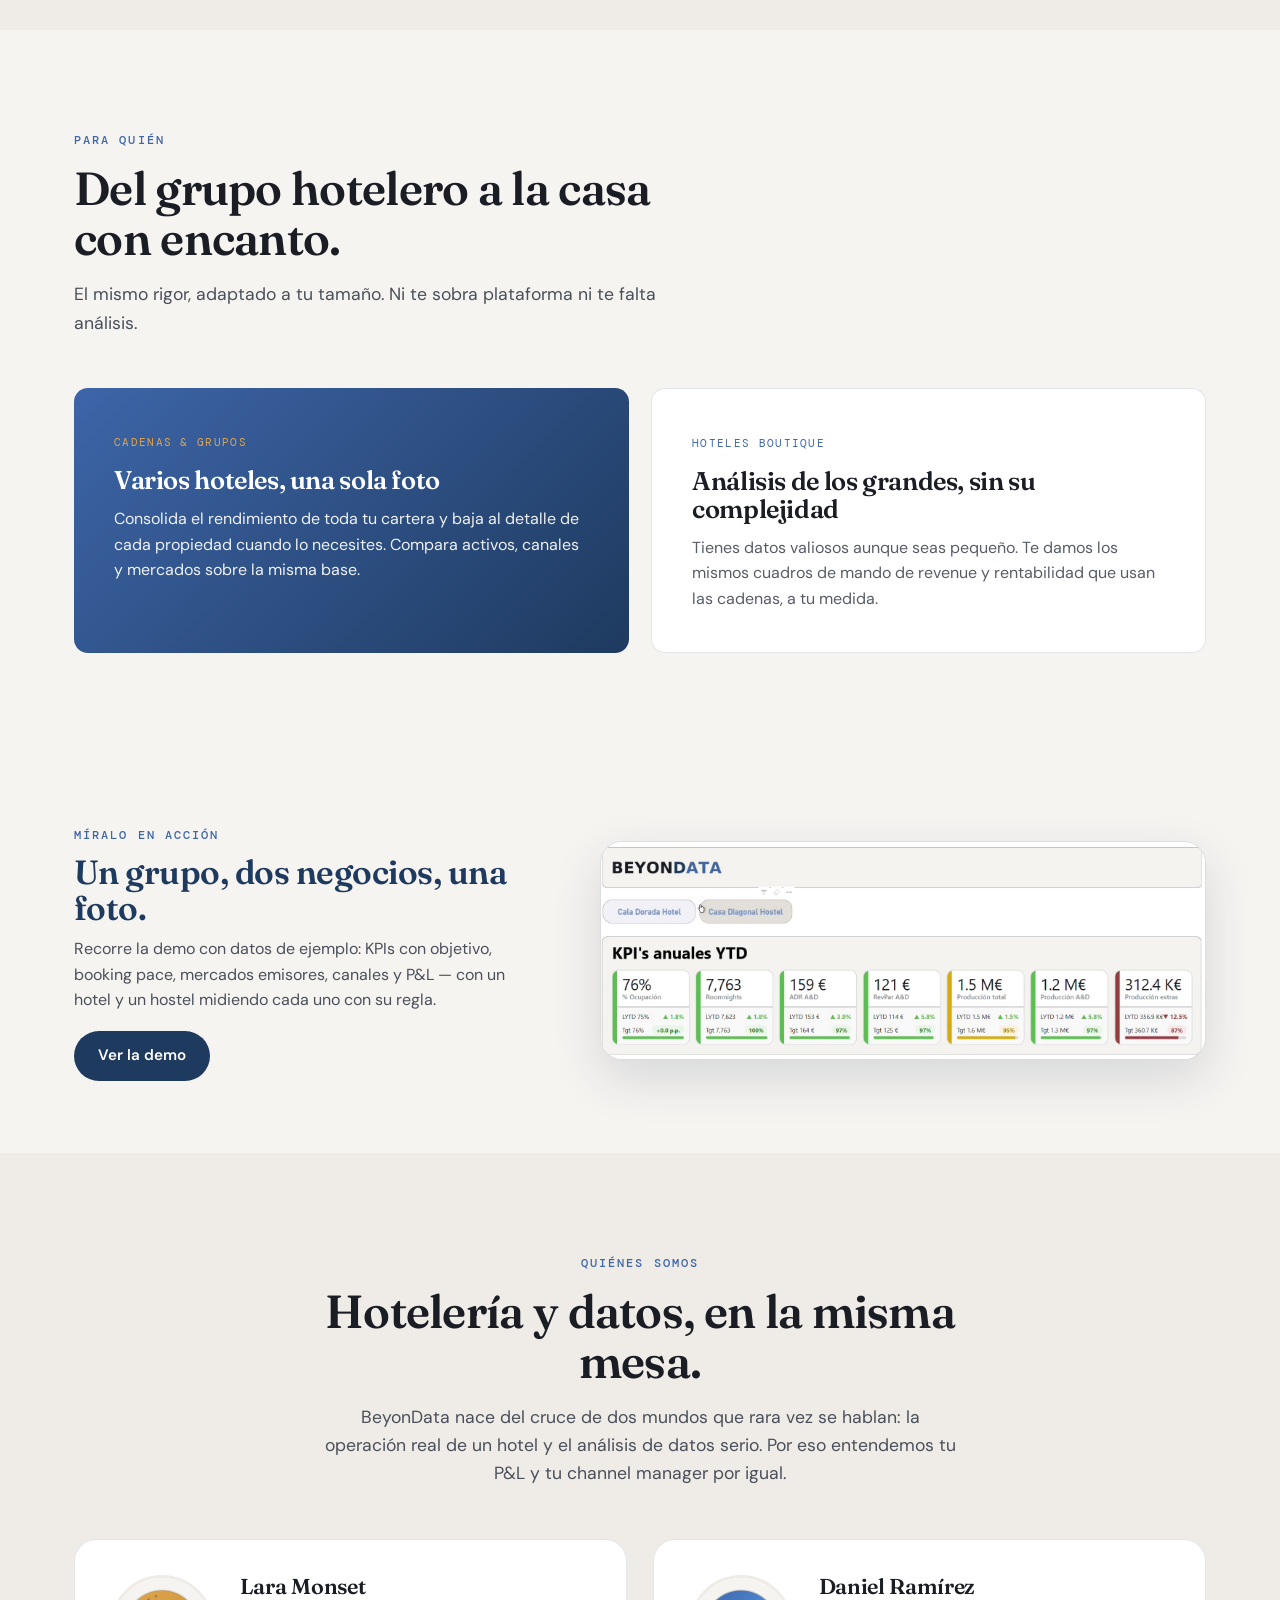
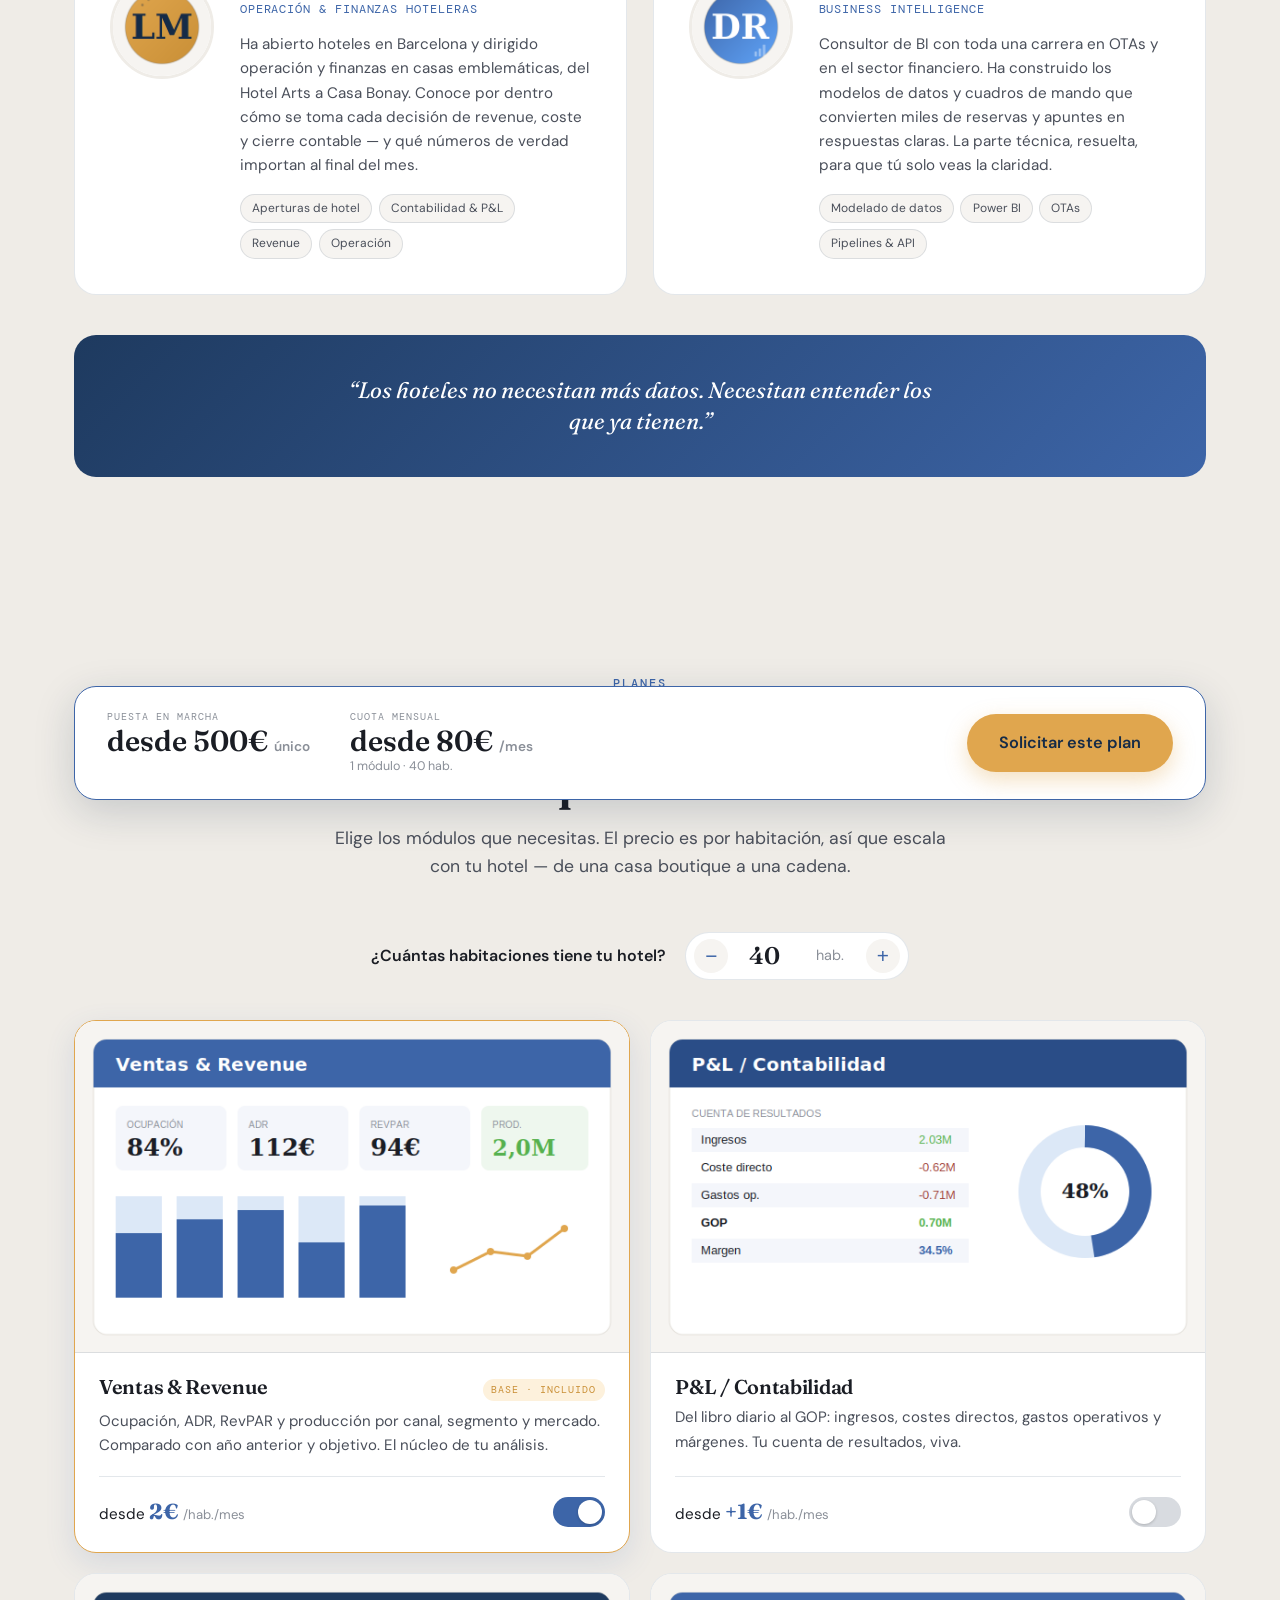
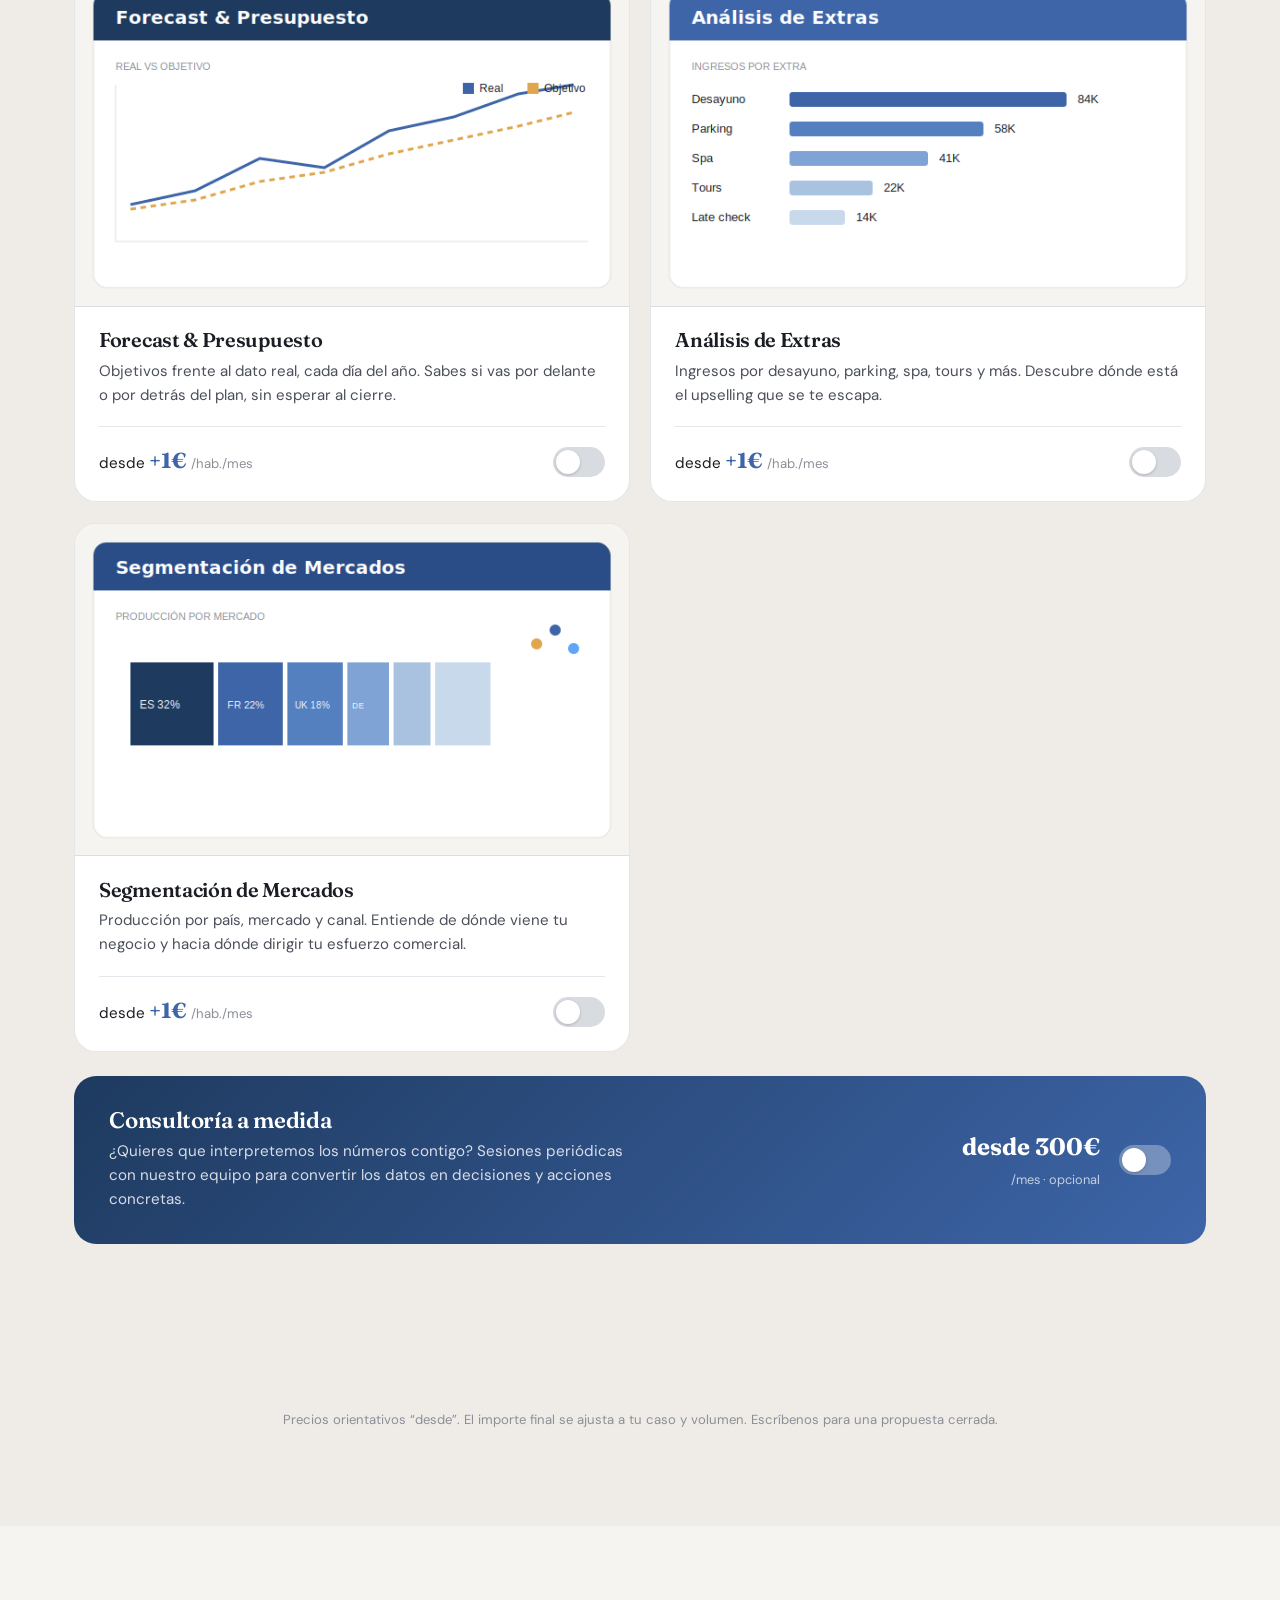
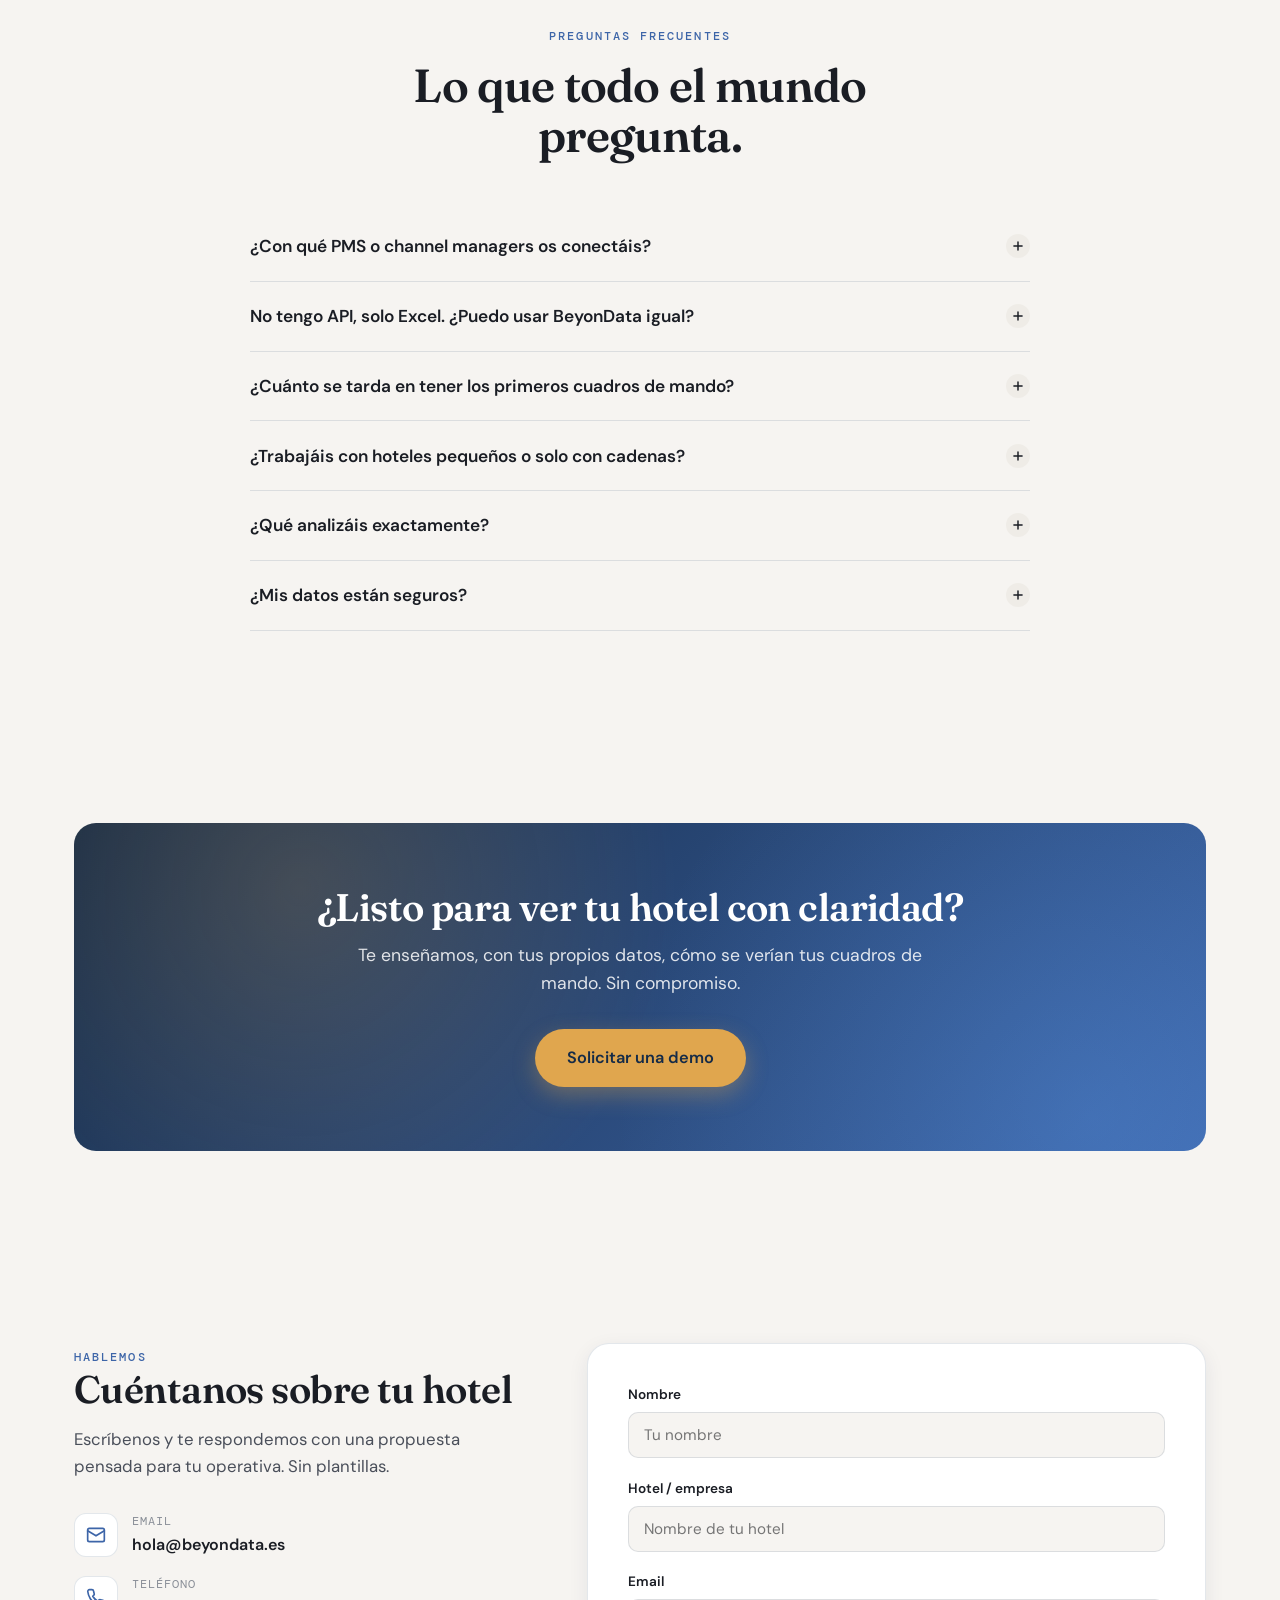
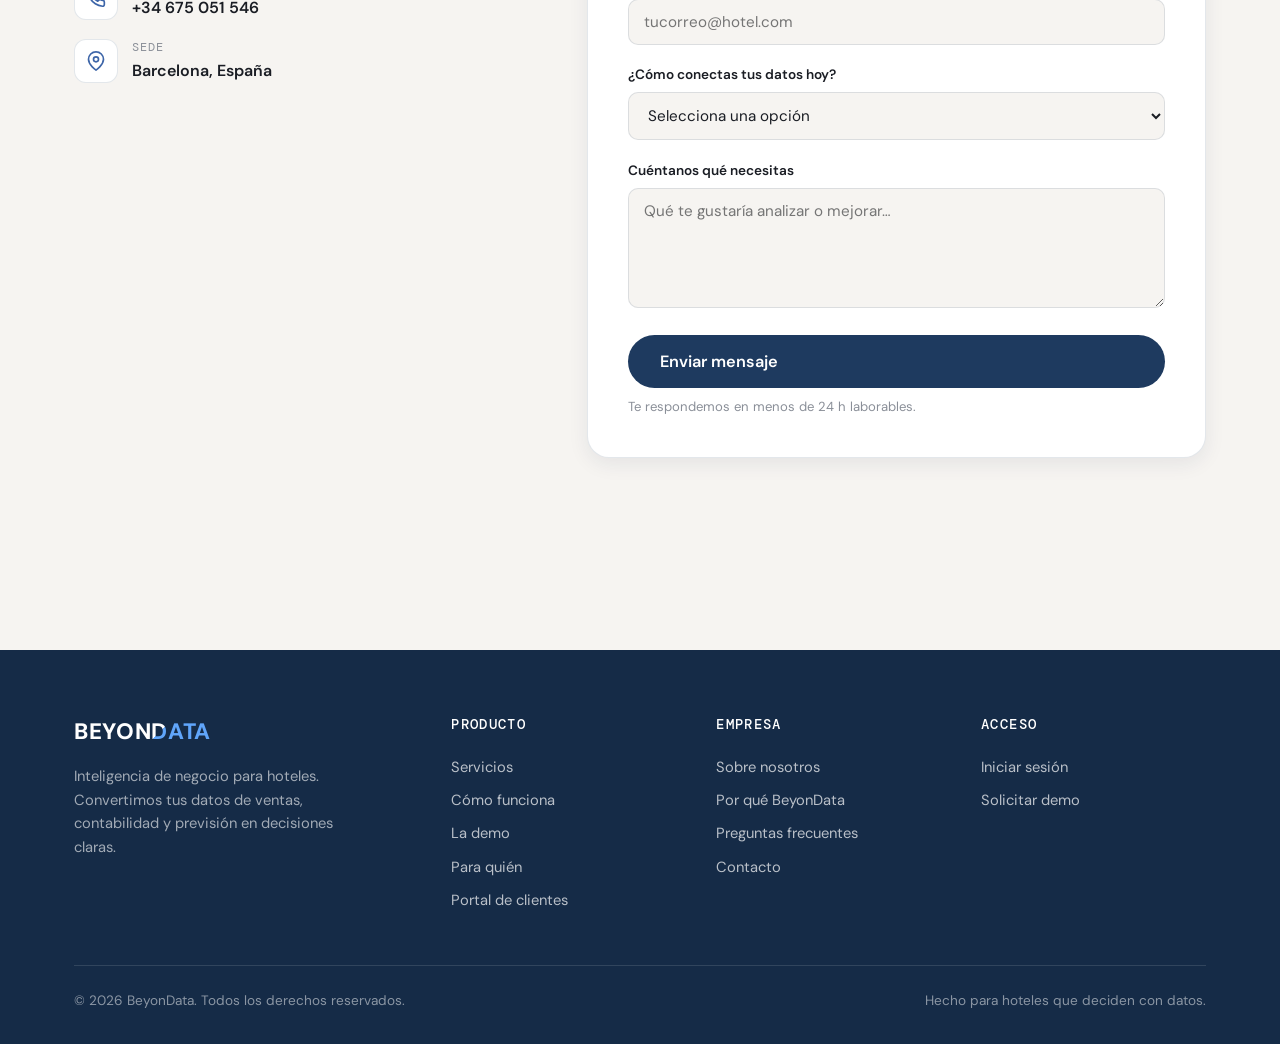
==== commit 3b2eb786: "Unify BEYONDATA logo across index/demo/portal/login (index style); add demo teaser band in index" ====
--- a/index.html
+++ b/index.html
@@ -136,6 +136,13 @@
 
 /* ── Section shell ── */
 .section{padding:6rem 0}
+.demo-teaser{display:grid;grid-template-columns:1fr 1.25fr;gap:2.6rem;align-items:center}
+.demo-teaser h2{font-size:clamp(1.5rem,3vw,2.1rem);color:var(--navy);margin-top:0.5rem}
+.demo-teaser p{margin-top:0.6rem;color:var(--ink-soft);max-width:460px}
+.dt-shot{display:block;transition:transform .2s ease}
+.dt-shot:hover{transform:translateY(-5px)}
+.dt-shot img{display:block;width:100%;height:auto;border-radius:var(--r-lg);border:1px solid var(--line);box-shadow:var(--shadow)}
+@media (max-width:860px){ .demo-teaser{grid-template-columns:1fr} }
 .section-head{max-width:640px;margin-bottom:3.2rem}
 .section-head.center{margin-left:auto;margin-right:auto;text-align:center}
 .section-head h2{font-size:clamp(2rem,3.8vw,2.9rem);margin-top:0.8rem;color:var(--ink)}
@@ -595,6 +602,23 @@
   </div>
 </section>
 
+<!-- LA DEMO (teaser) -->
+<section class="section" id="lademo" style="padding-top:4.5rem;padding-bottom:4.5rem">
+  <div class="wrap">
+    <div class="demo-teaser reveal">
+      <div class="dt-text">
+        <span class="eyebrow">Míralo en acción</span>
+        <h2>Un grupo, dos negocios, una foto.</h2>
+        <p>Recorre la demo con datos de ejemplo: KPIs con objetivo, booking pace, mercados emisores, canales y P&amp;L — con un hotel y un hostel midiendo cada uno con su regla.</p>
+        <a href="demo.html" class="btn btn-navy" style="margin-top:1.1rem">Ver la demo</a>
+      </div>
+      <a href="demo.html" class="dt-shot" aria-label="Abrir la demo">
+        <img src="assets/demo/beyondata_hero_poster.jpg" alt="Panel de BeyonData con KPIs de hotel y hostel" loading="lazy">
+      </a>
+    </div>
+  </div>
+</section>
+
 <!-- SOBRE NOSOTROS -->
 <section class="section" id="nosotros" style="background:var(--bone-2)">
   <div class="wrap">
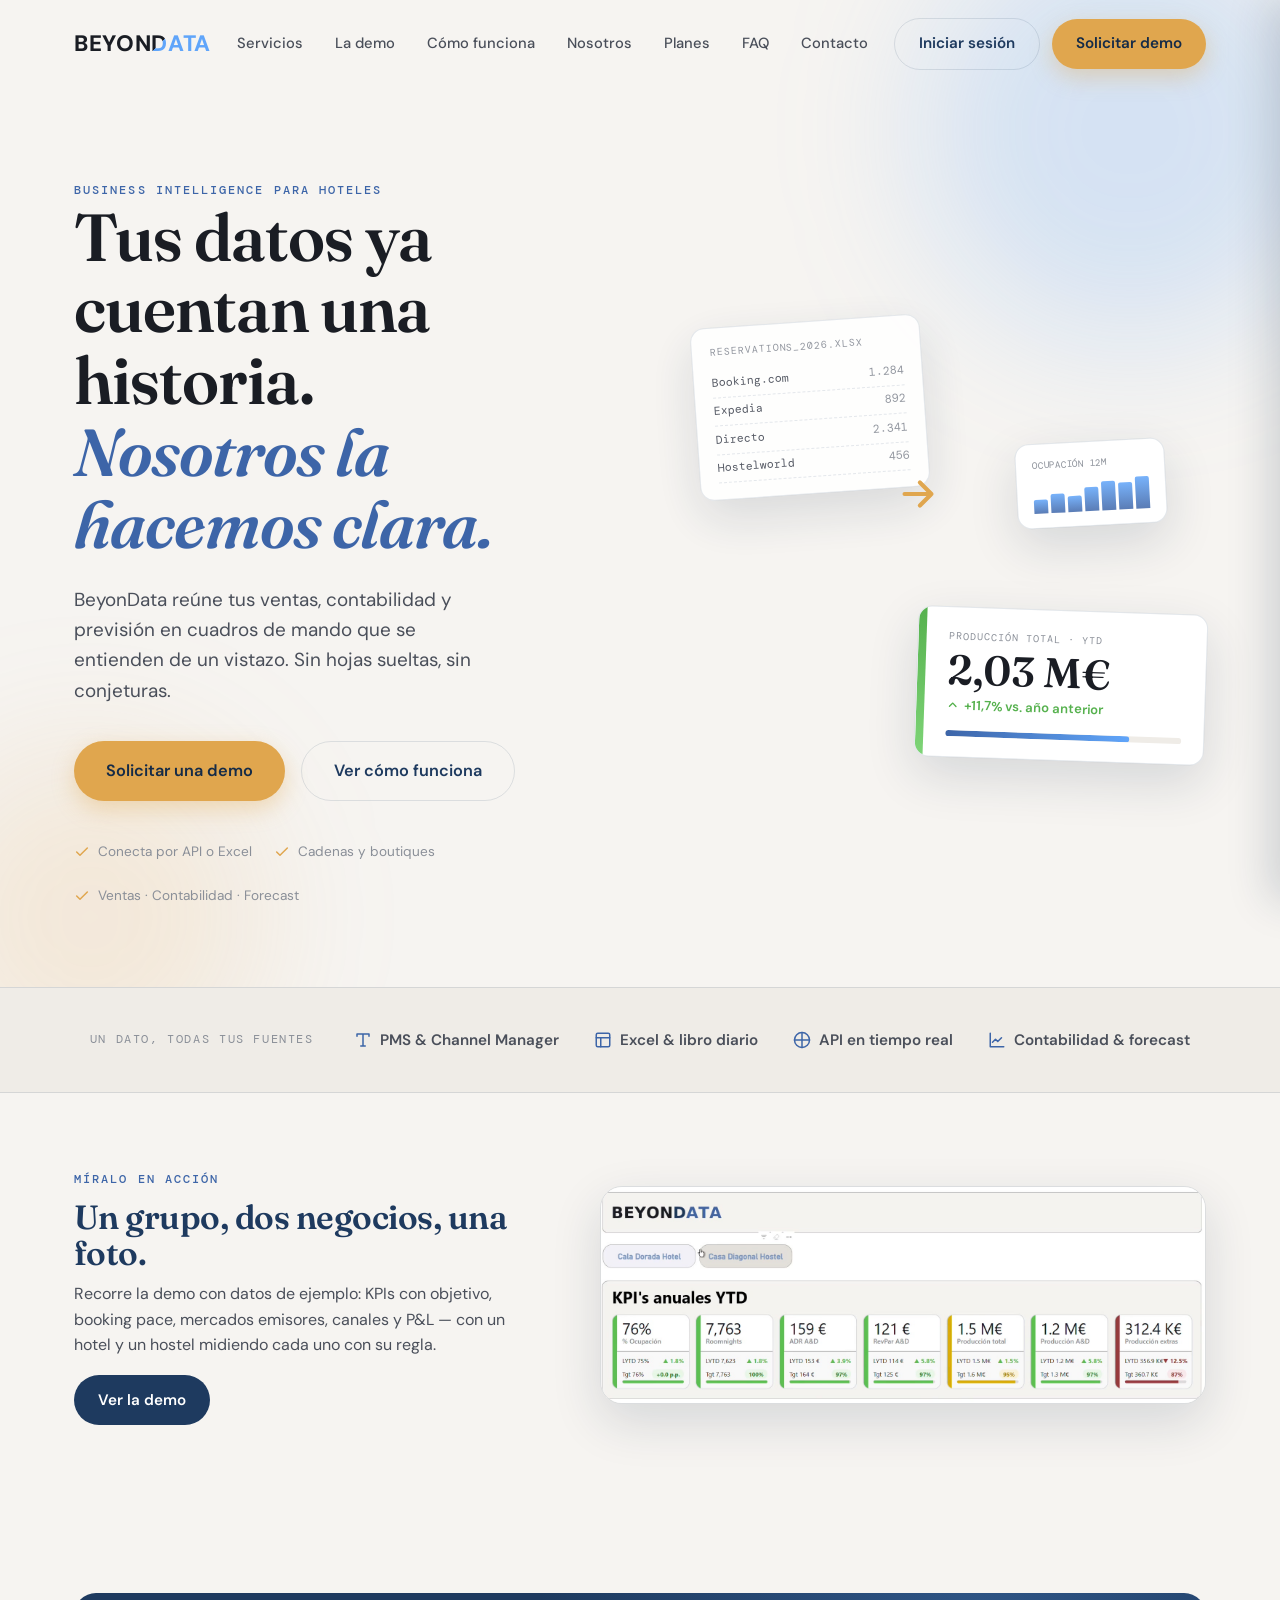
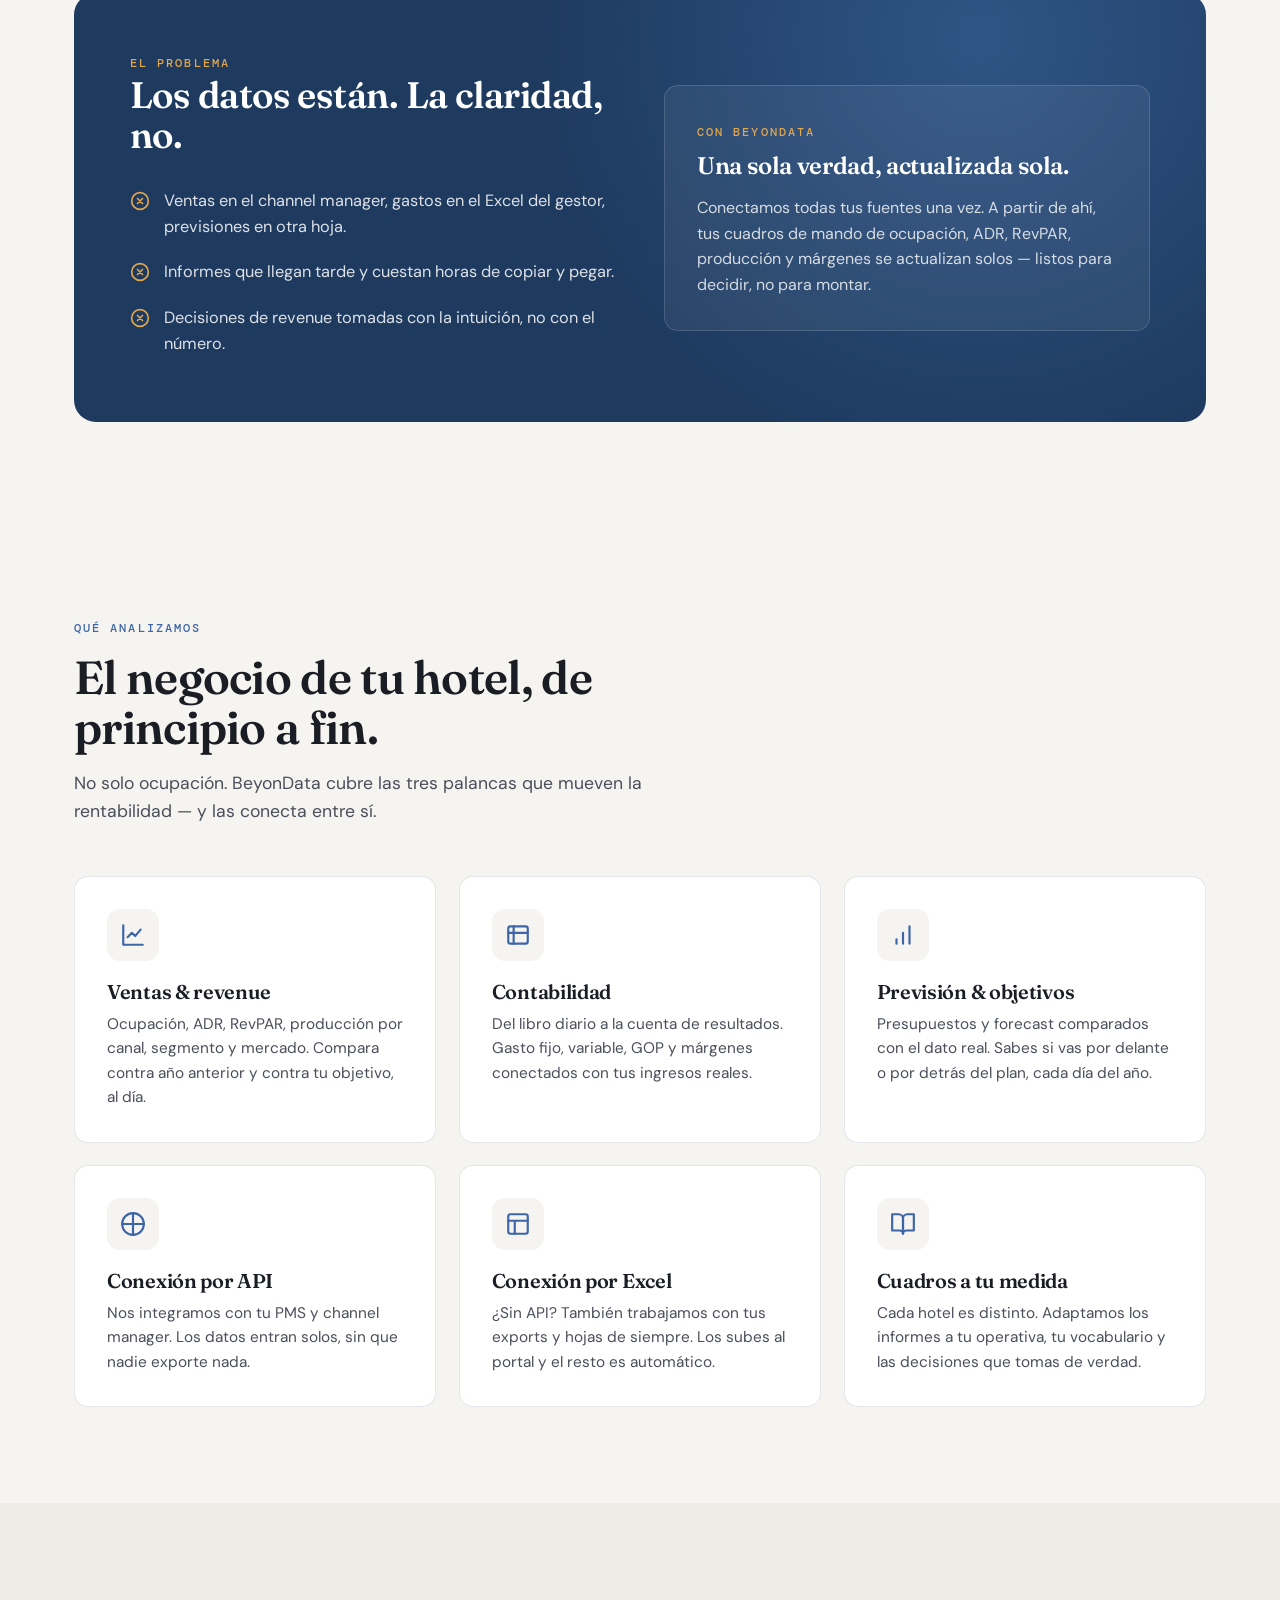
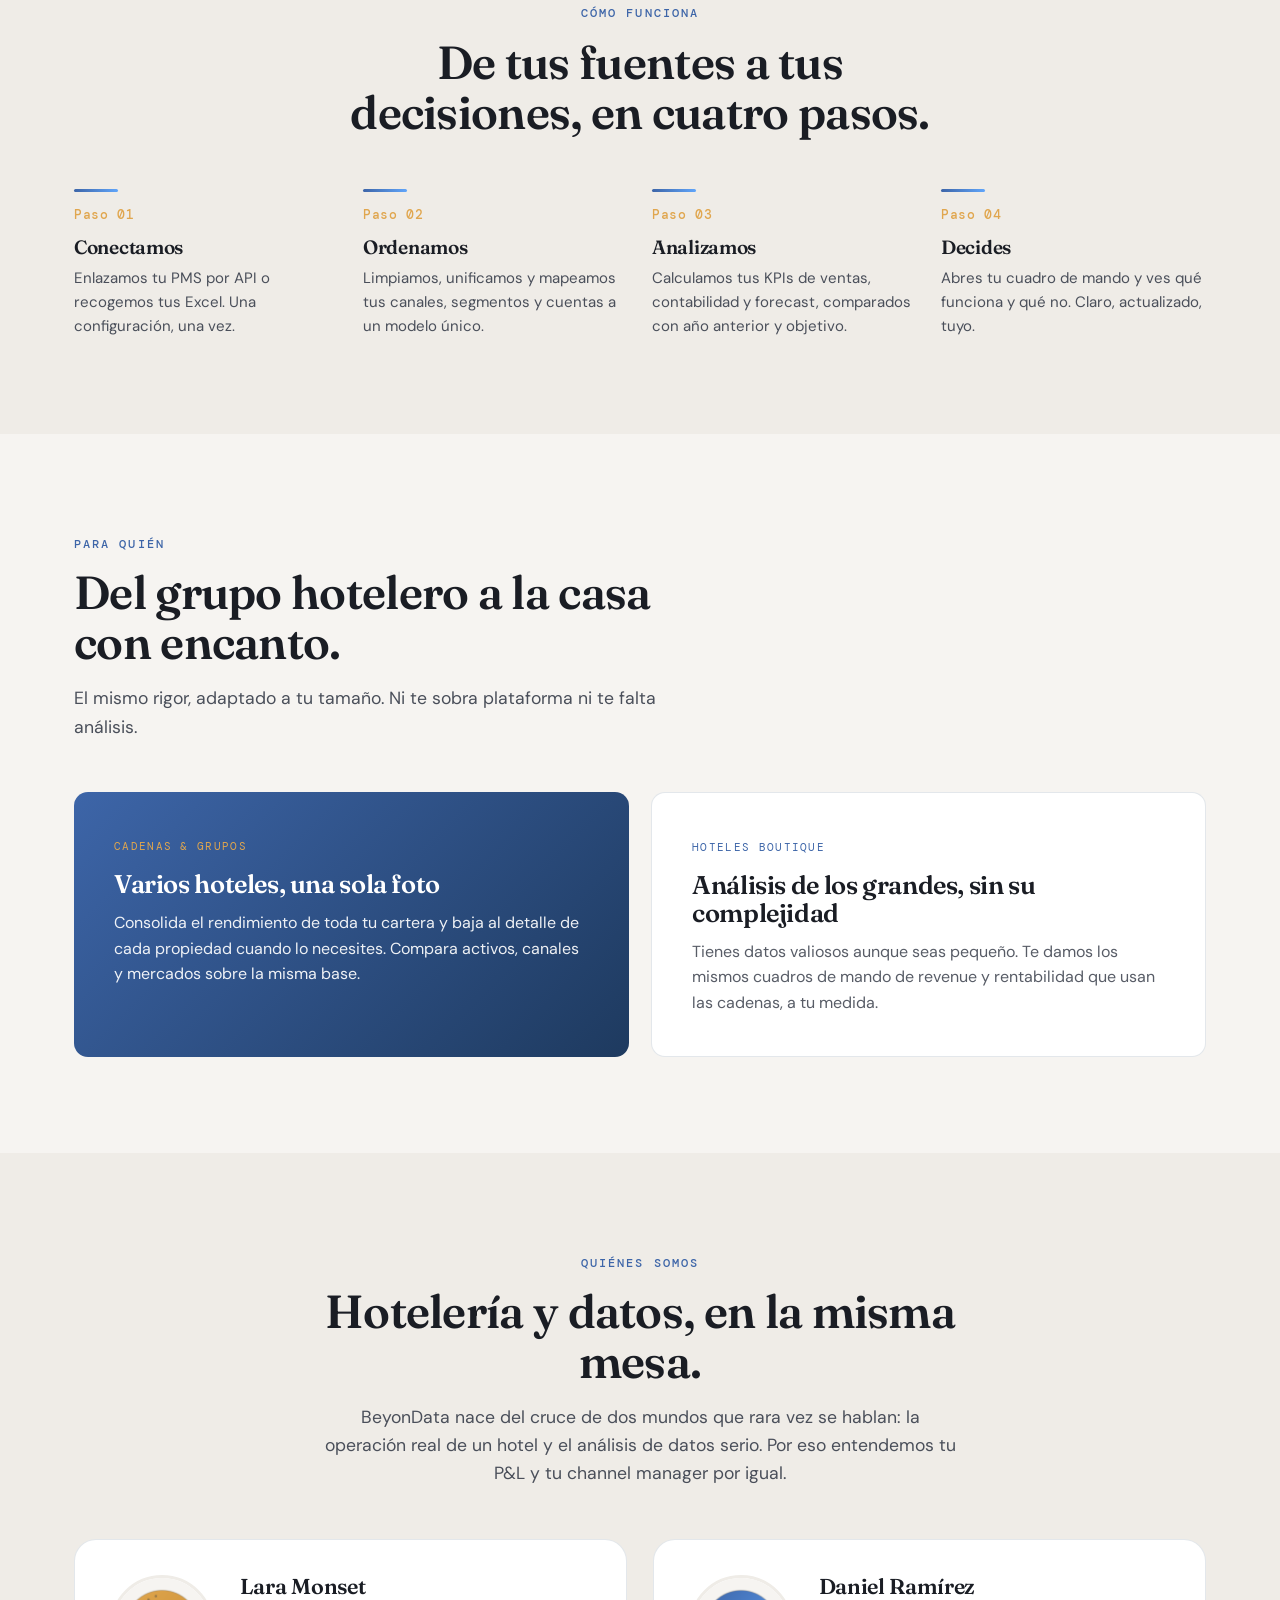
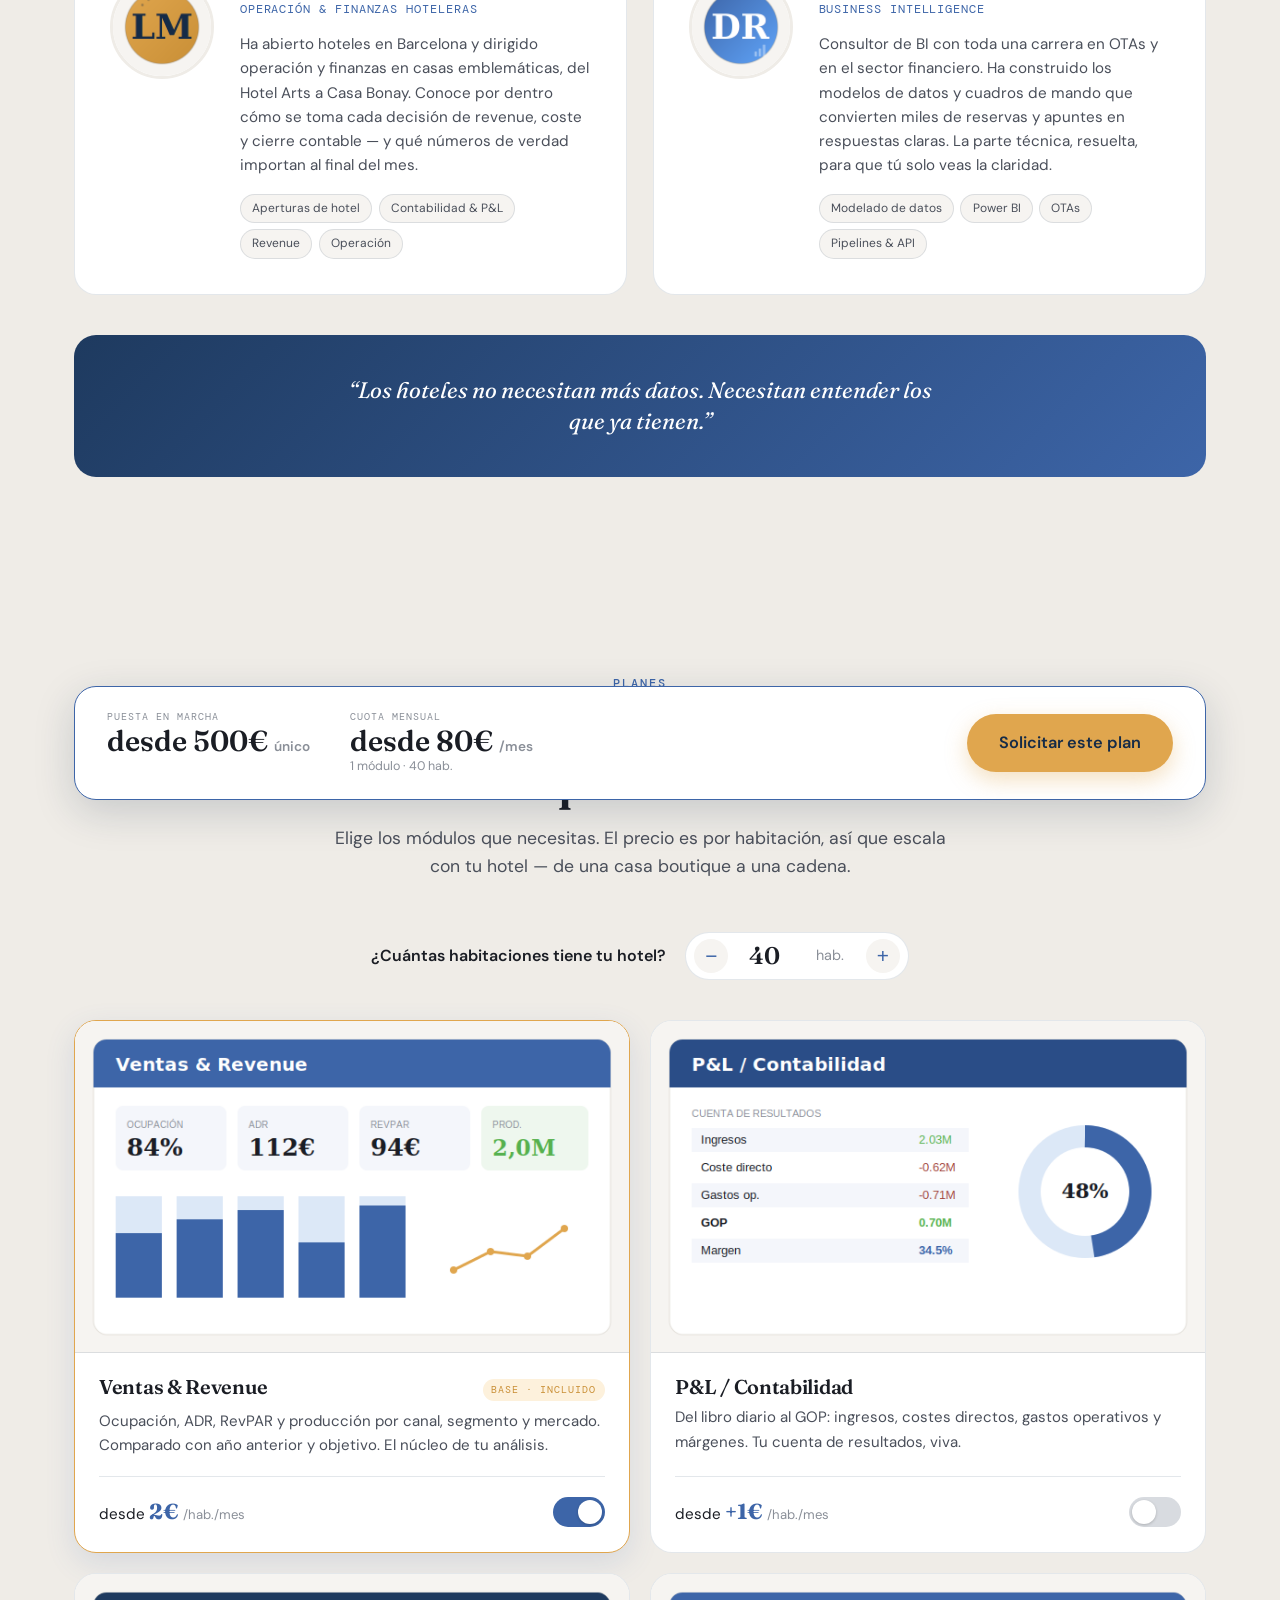
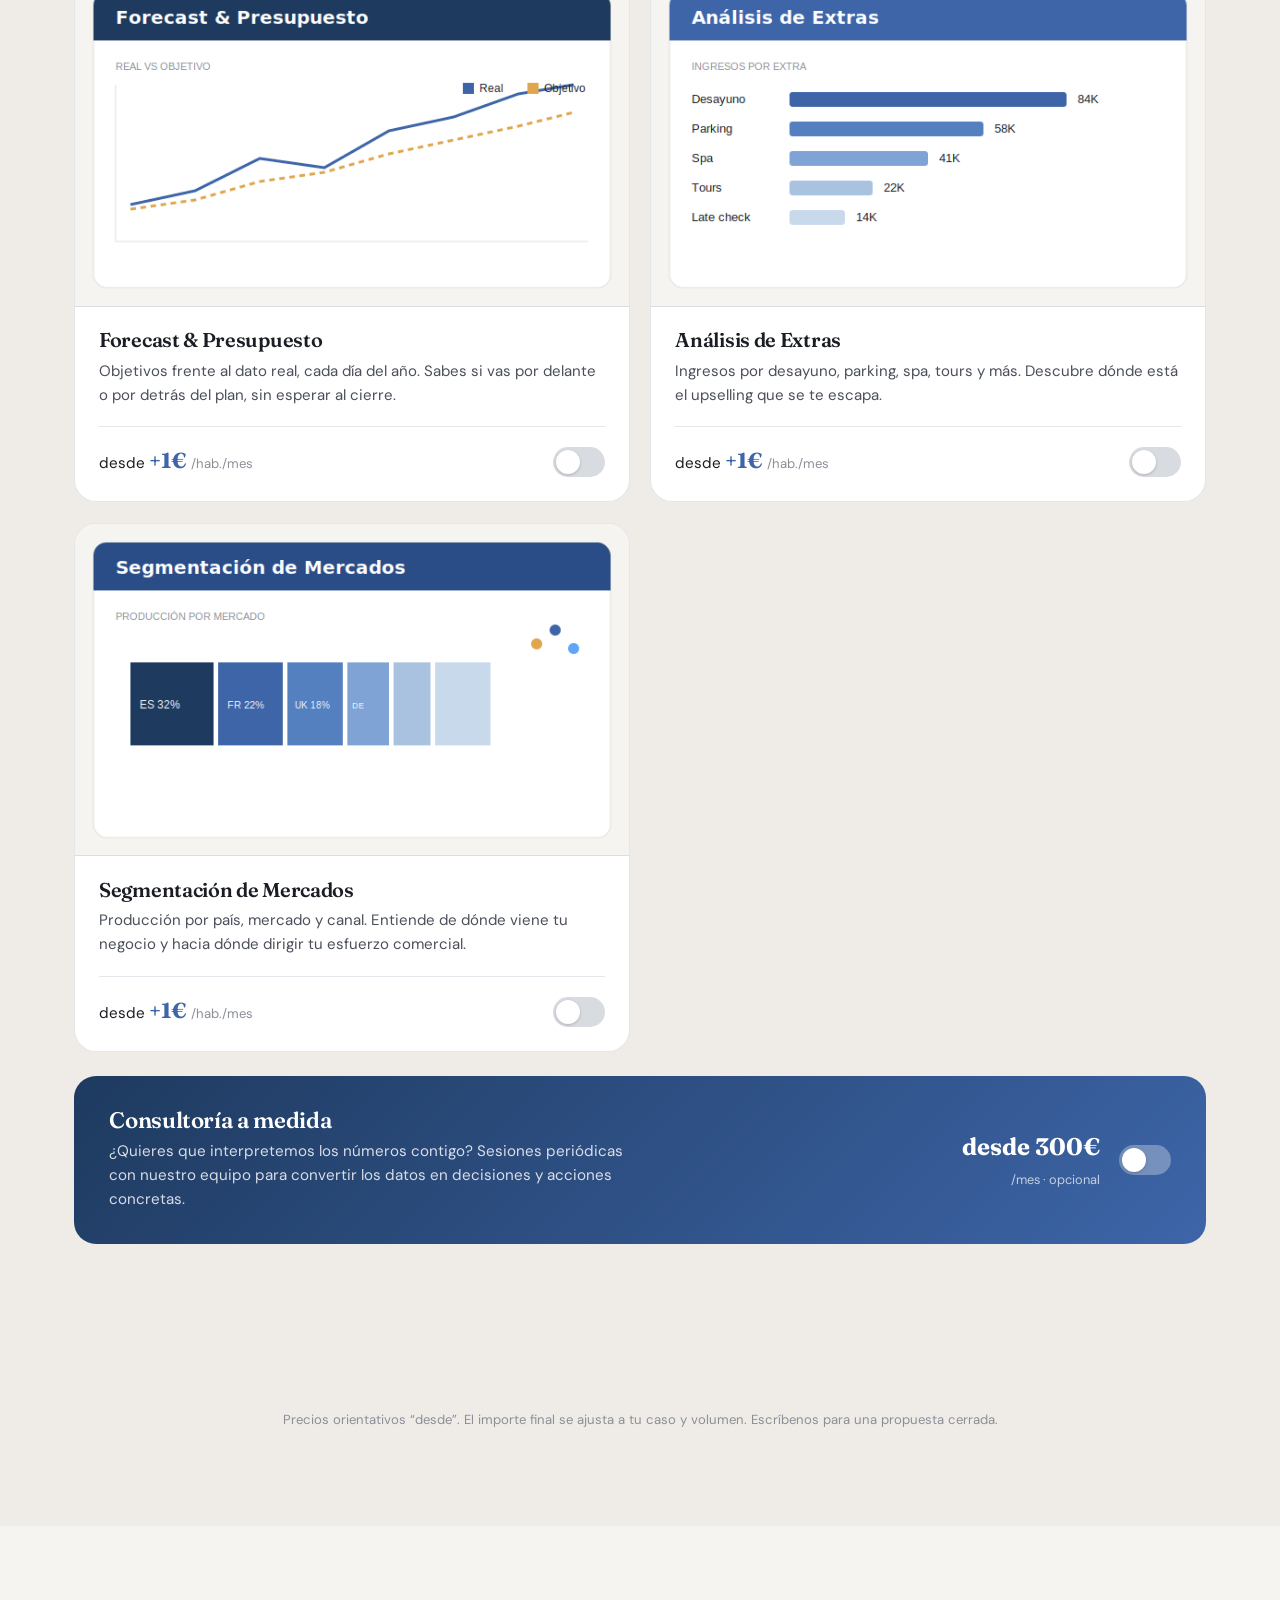
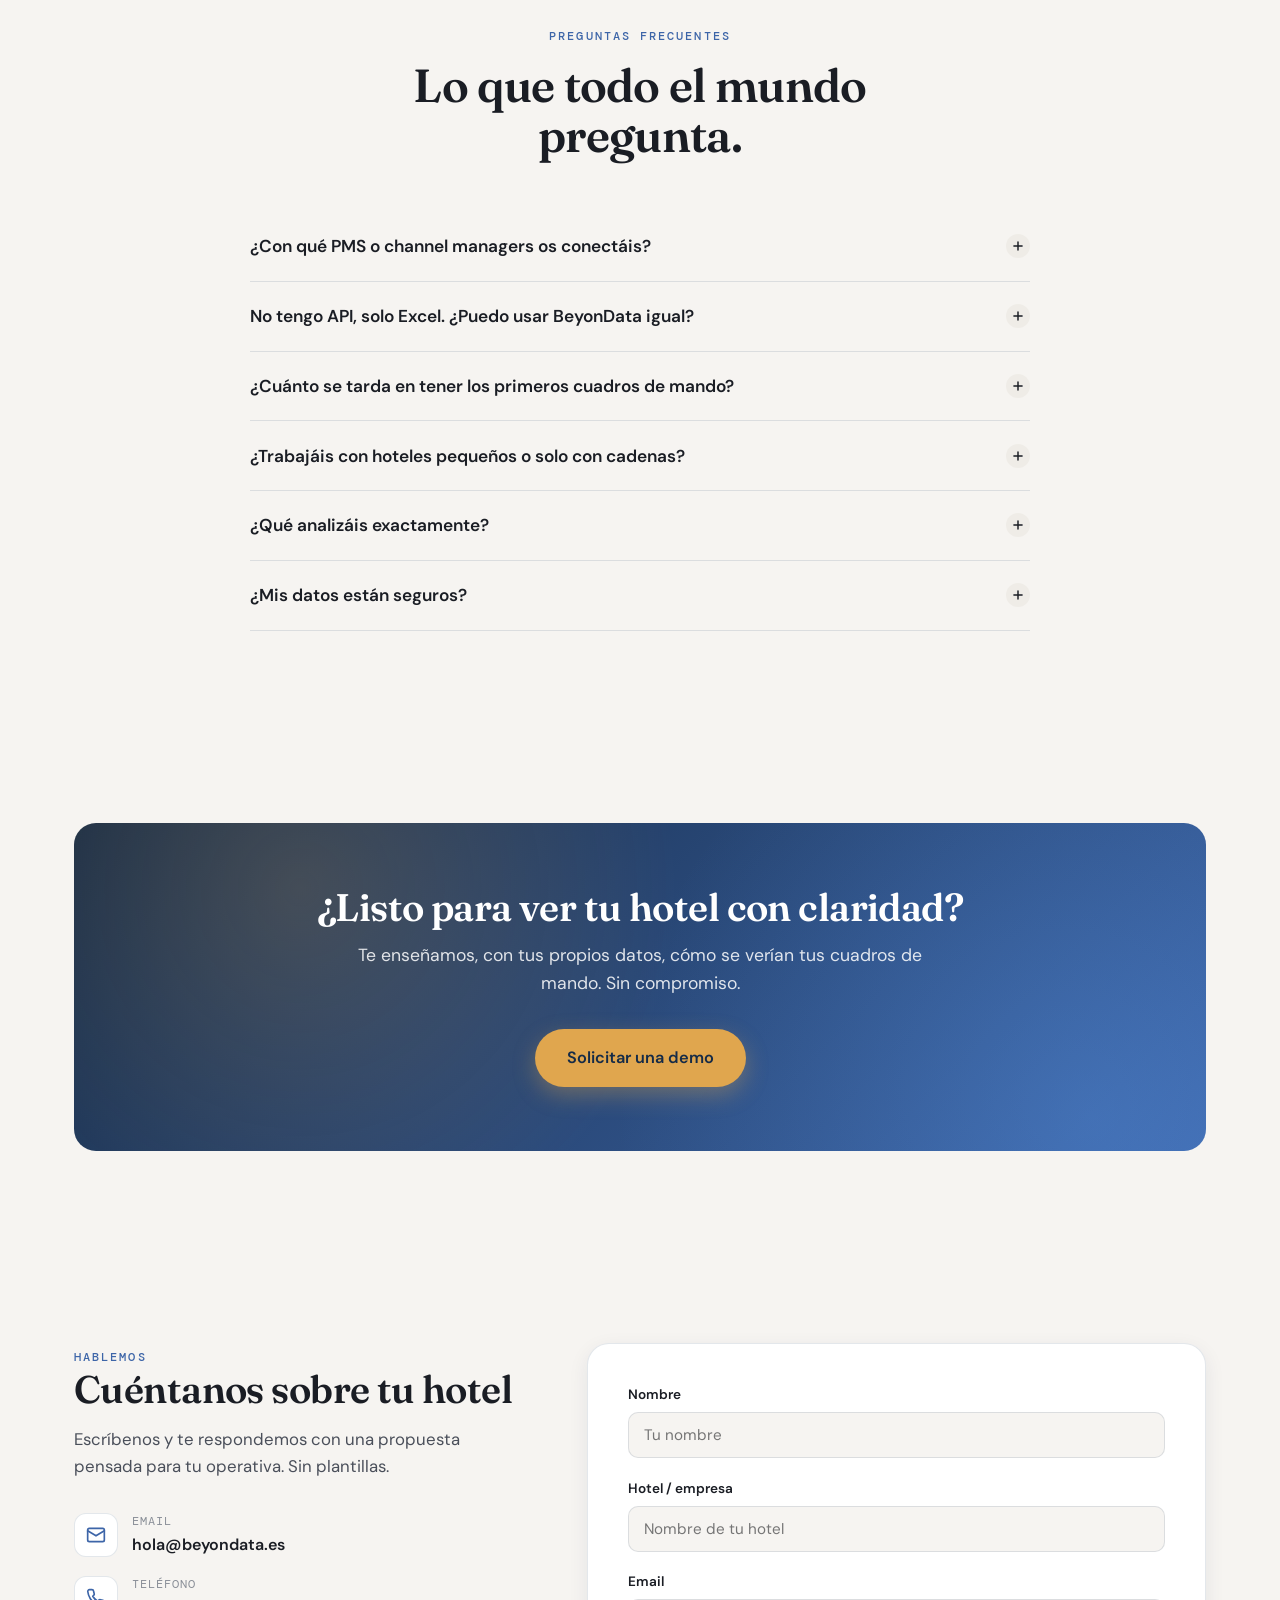
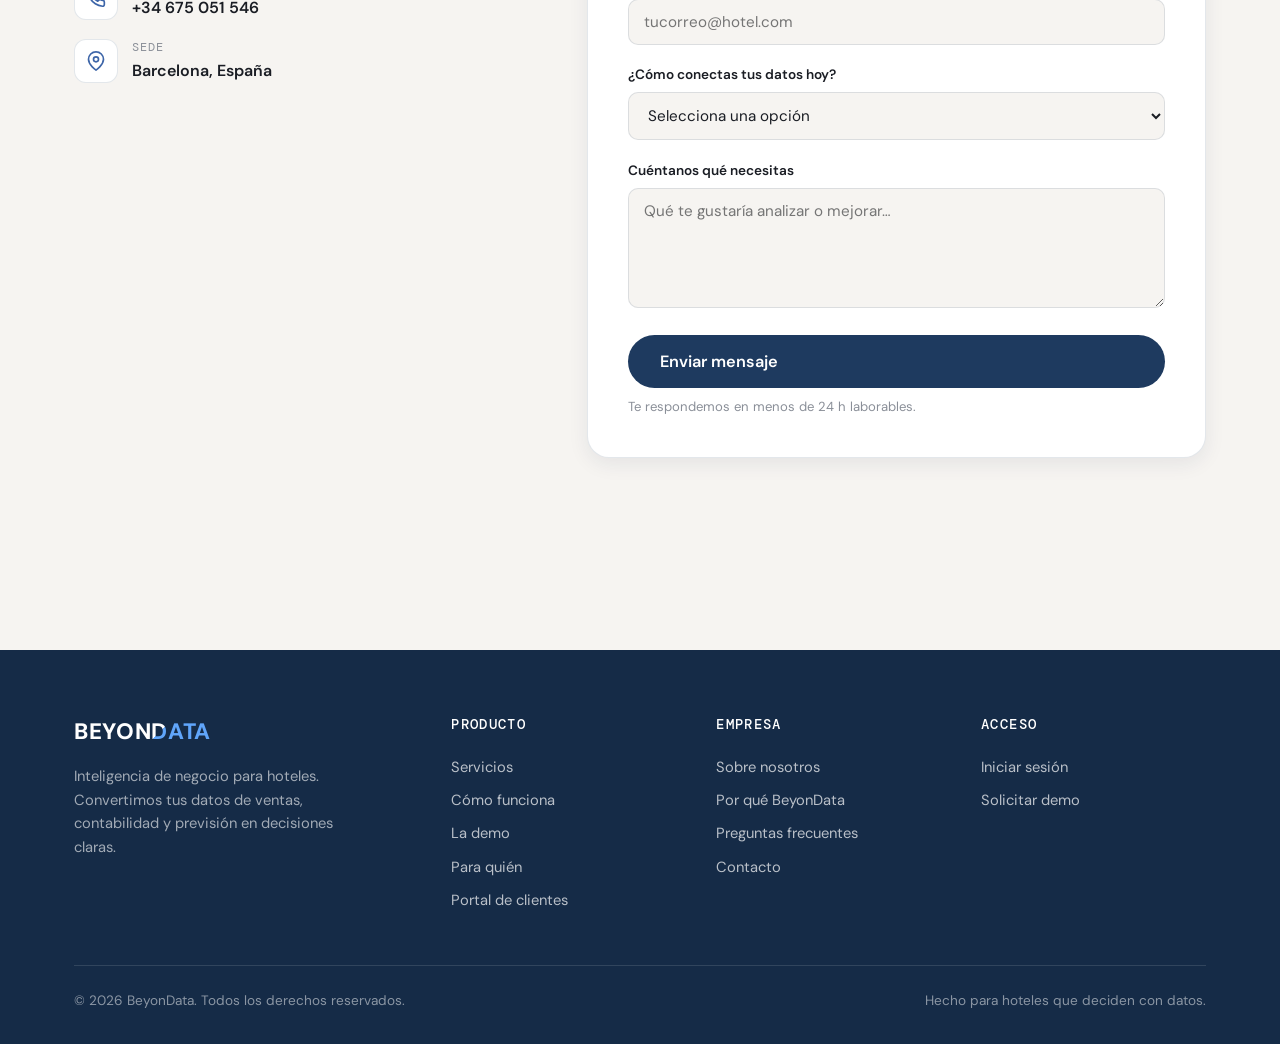
==== commit 57a619a7: "Demo: full P&L ledger again; index: demo teaser moved up below the stats strip" ====
--- a/index.html
+++ b/index.html
@@ -481,6 +481,23 @@
 </section>
 
 <!-- PROBLEM / SOLUTION -->
+<!-- LA DEMO (teaser) -->
+<section class="section" id="lademo" style="padding-top:4.5rem;padding-bottom:4.5rem">
+  <div class="wrap">
+    <div class="demo-teaser reveal">
+      <div class="dt-text">
+        <span class="eyebrow">Míralo en acción</span>
+        <h2>Un grupo, dos negocios, una foto.</h2>
+        <p>Recorre la demo con datos de ejemplo: KPIs con objetivo, booking pace, mercados emisores, canales y P&amp;L — con un hotel y un hostel midiendo cada uno con su regla.</p>
+        <a href="demo.html" class="btn btn-navy" style="margin-top:1.1rem">Ver la demo</a>
+      </div>
+      <a href="demo.html" class="dt-shot" aria-label="Abrir la demo">
+        <img src="assets/demo/beyondata_hero_poster.jpg" alt="Panel de BeyonData con KPIs de hotel y hostel" loading="lazy">
+      </a>
+    </div>
+  </div>
+</section>
+
 <section class="section" id="por-que">
   <div class="wrap reveal">
     <div class="pain">
@@ -598,23 +615,6 @@
         <h3>Análisis de los grandes, sin su complejidad</h3>
         <p>Tienes datos valiosos aunque seas pequeño. Te damos los mismos cuadros de mando de revenue y rentabilidad que usan las cadenas, a tu medida.</p>
       </div>
-    </div>
-  </div>
-</section>
-
-<!-- LA DEMO (teaser) -->
-<section class="section" id="lademo" style="padding-top:4.5rem;padding-bottom:4.5rem">
-  <div class="wrap">
-    <div class="demo-teaser reveal">
-      <div class="dt-text">
-        <span class="eyebrow">Míralo en acción</span>
-        <h2>Un grupo, dos negocios, una foto.</h2>
-        <p>Recorre la demo con datos de ejemplo: KPIs con objetivo, booking pace, mercados emisores, canales y P&amp;L — con un hotel y un hostel midiendo cada uno con su regla.</p>
-        <a href="demo.html" class="btn btn-navy" style="margin-top:1.1rem">Ver la demo</a>
-      </div>
-      <a href="demo.html" class="dt-shot" aria-label="Abrir la demo">
-        <img src="assets/demo/beyondata_hero_poster.jpg" alt="Panel de BeyonData con KPIs de hotel y hostel" loading="lazy">
-      </a>
     </div>
   </div>
 </section>
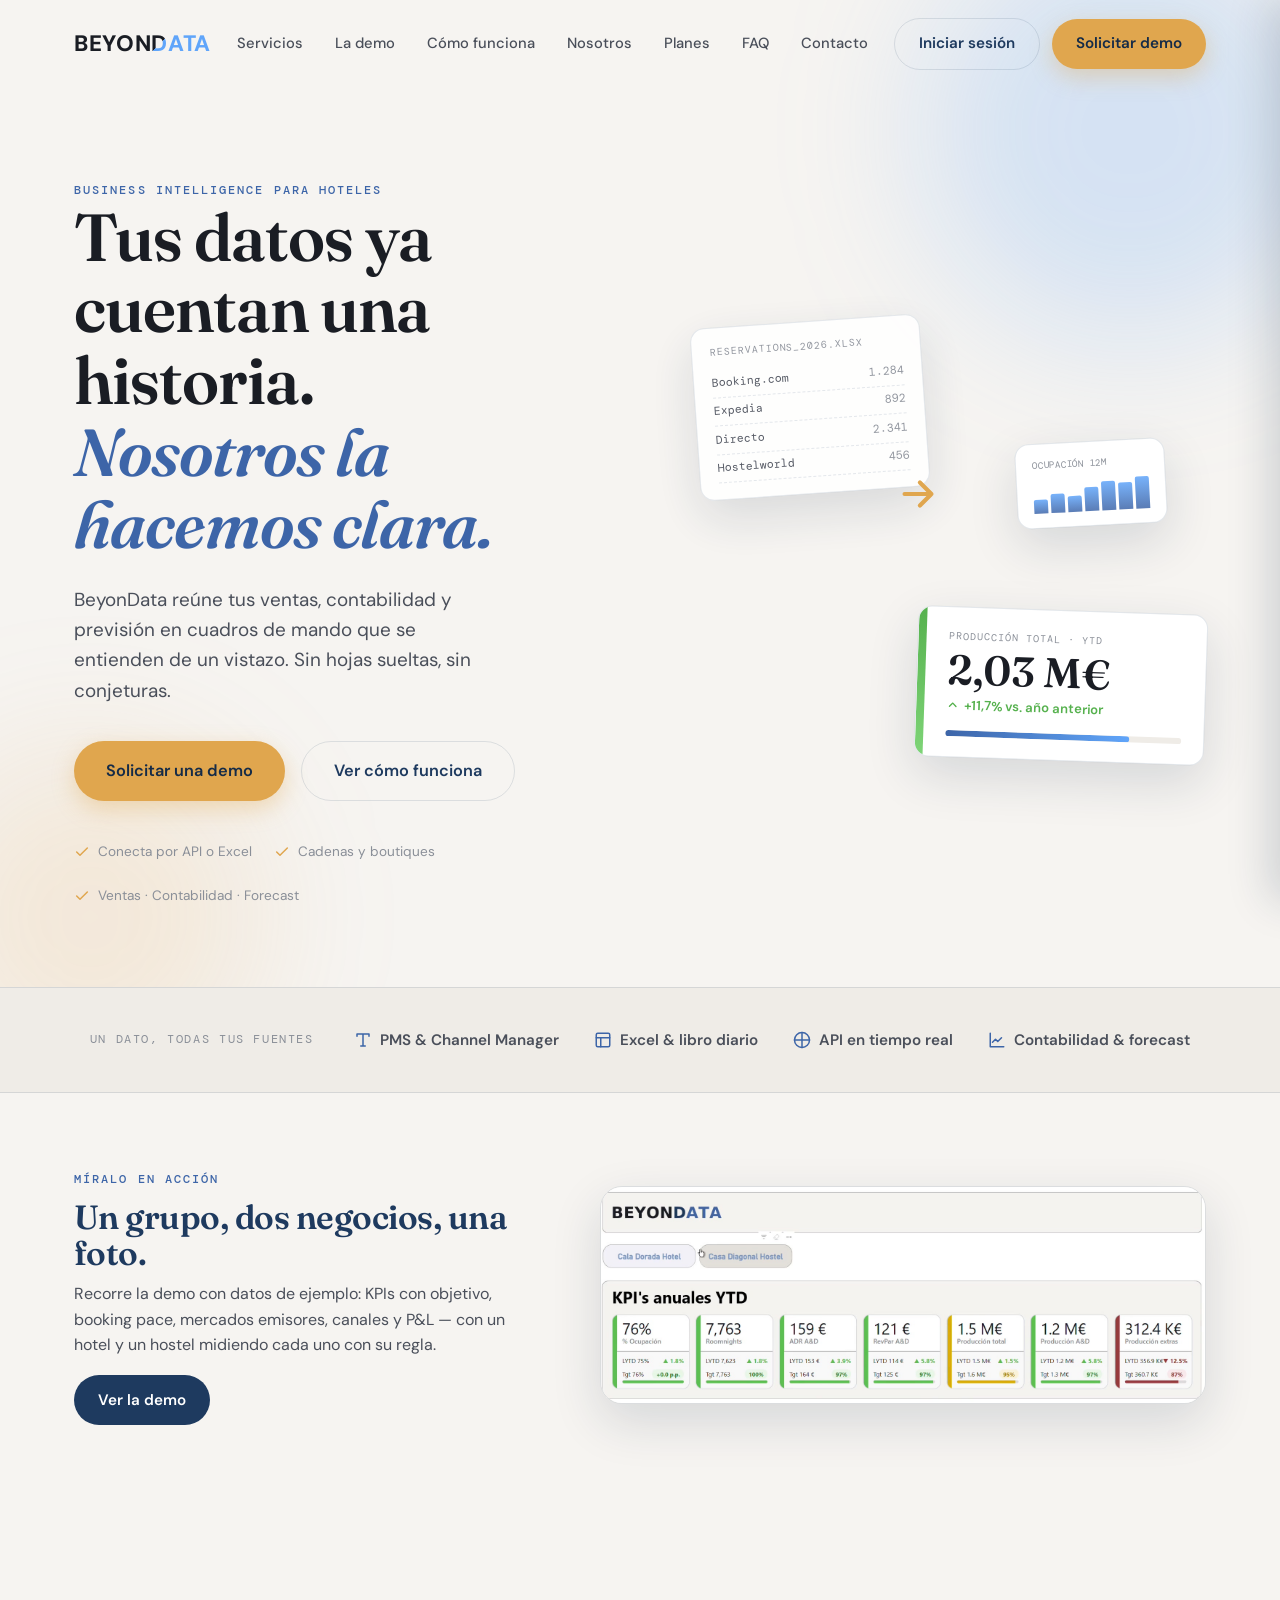
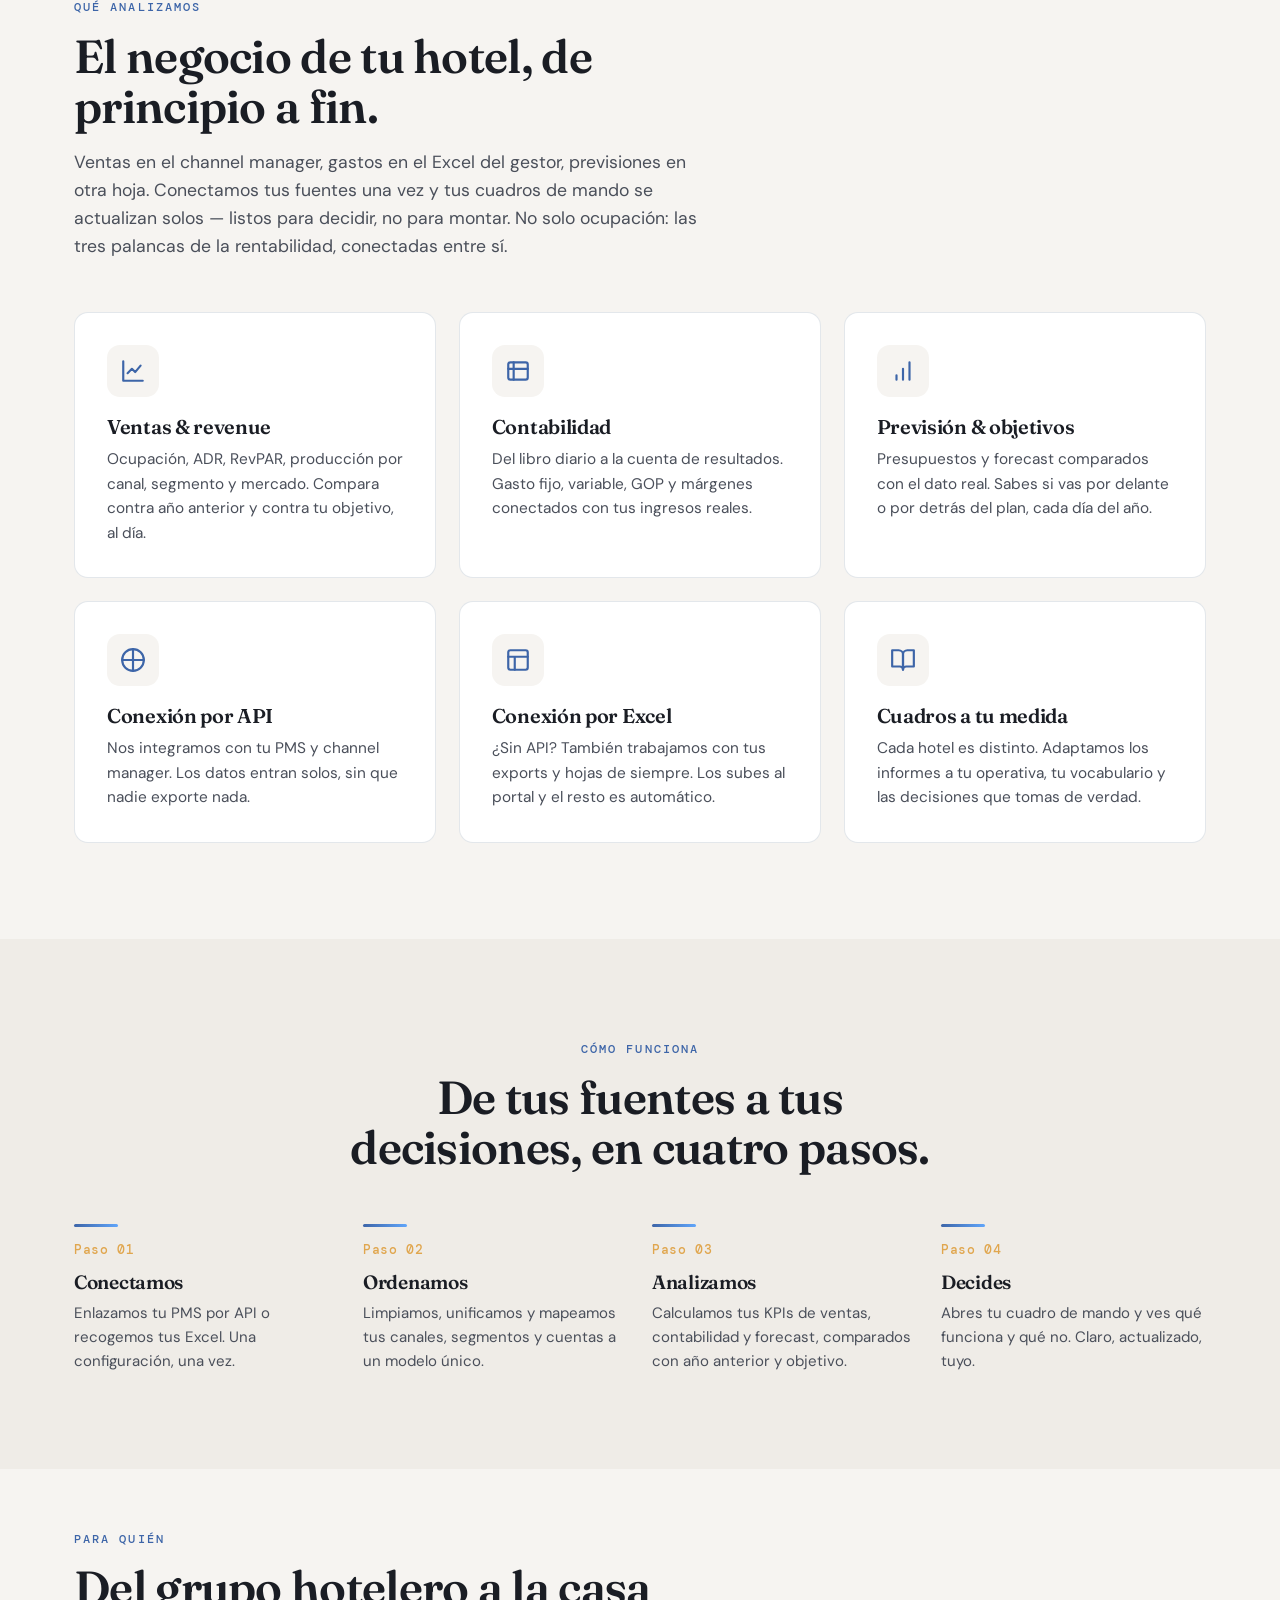
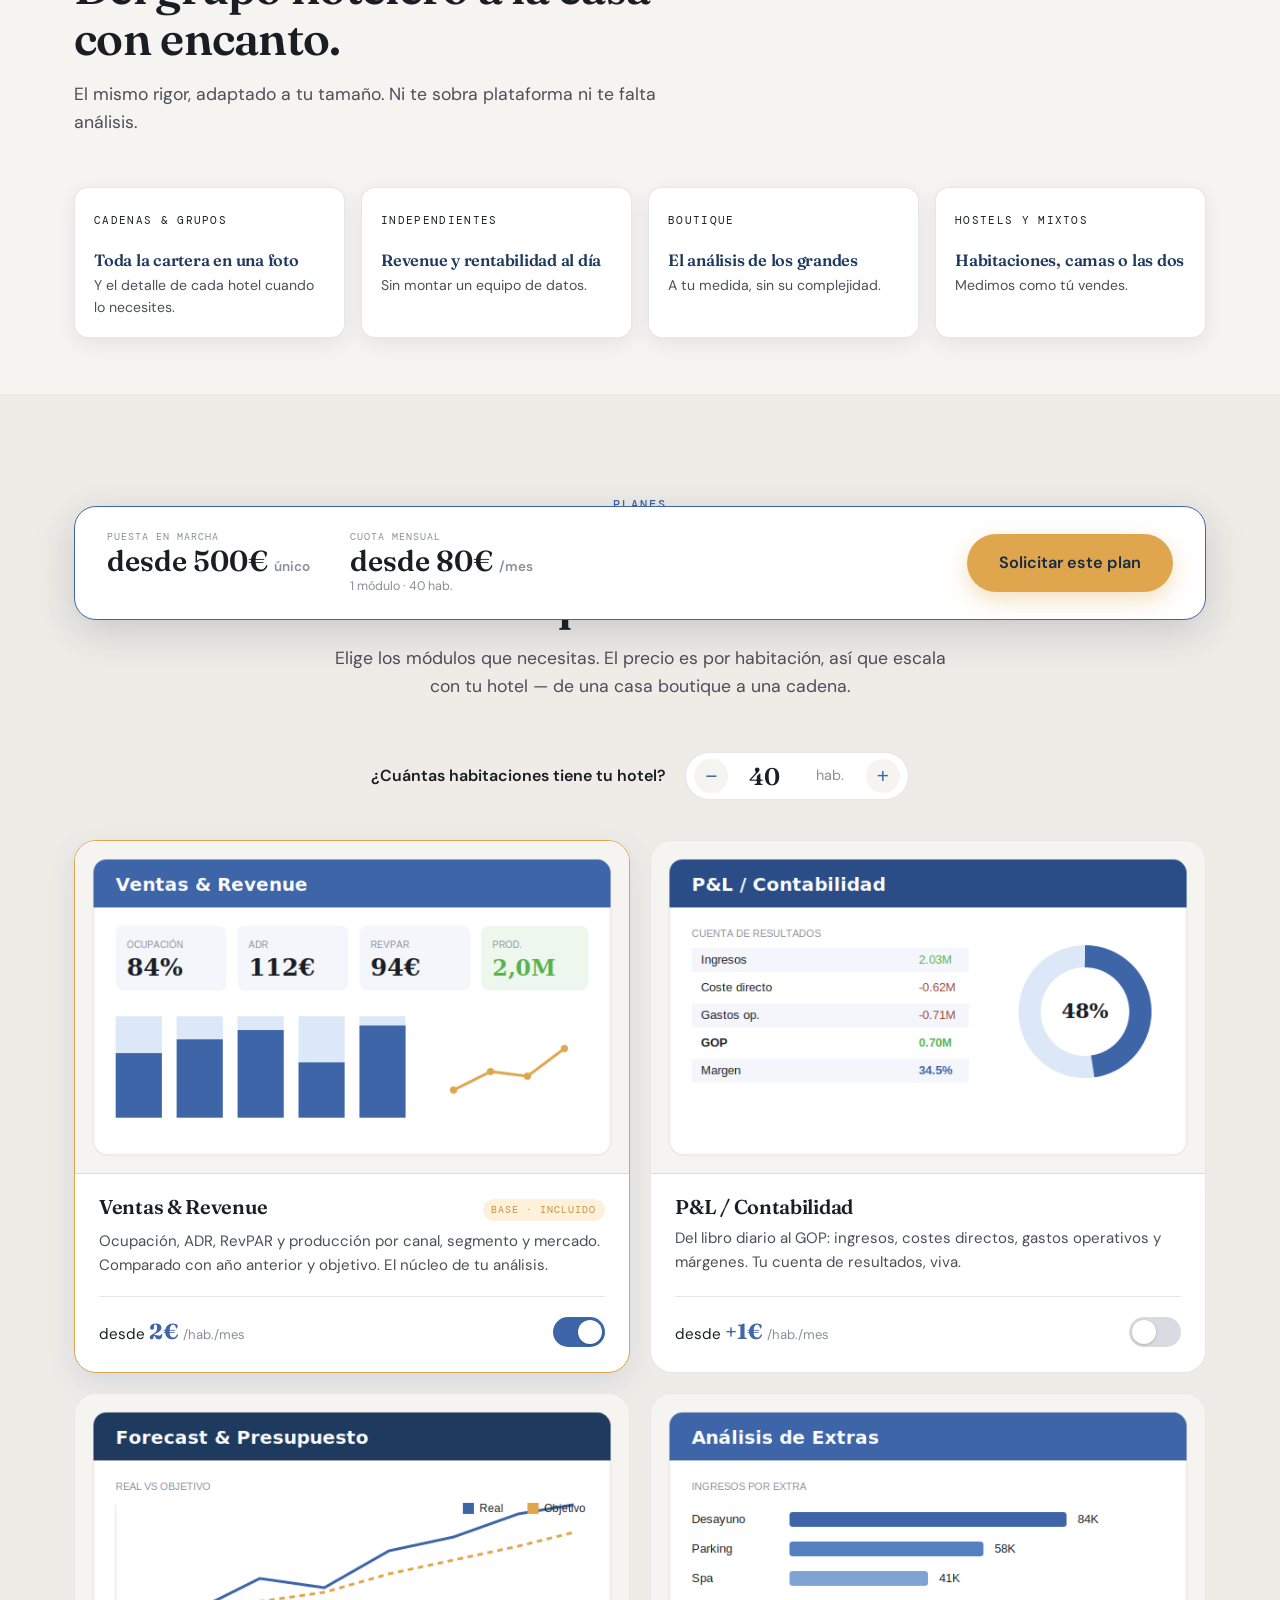
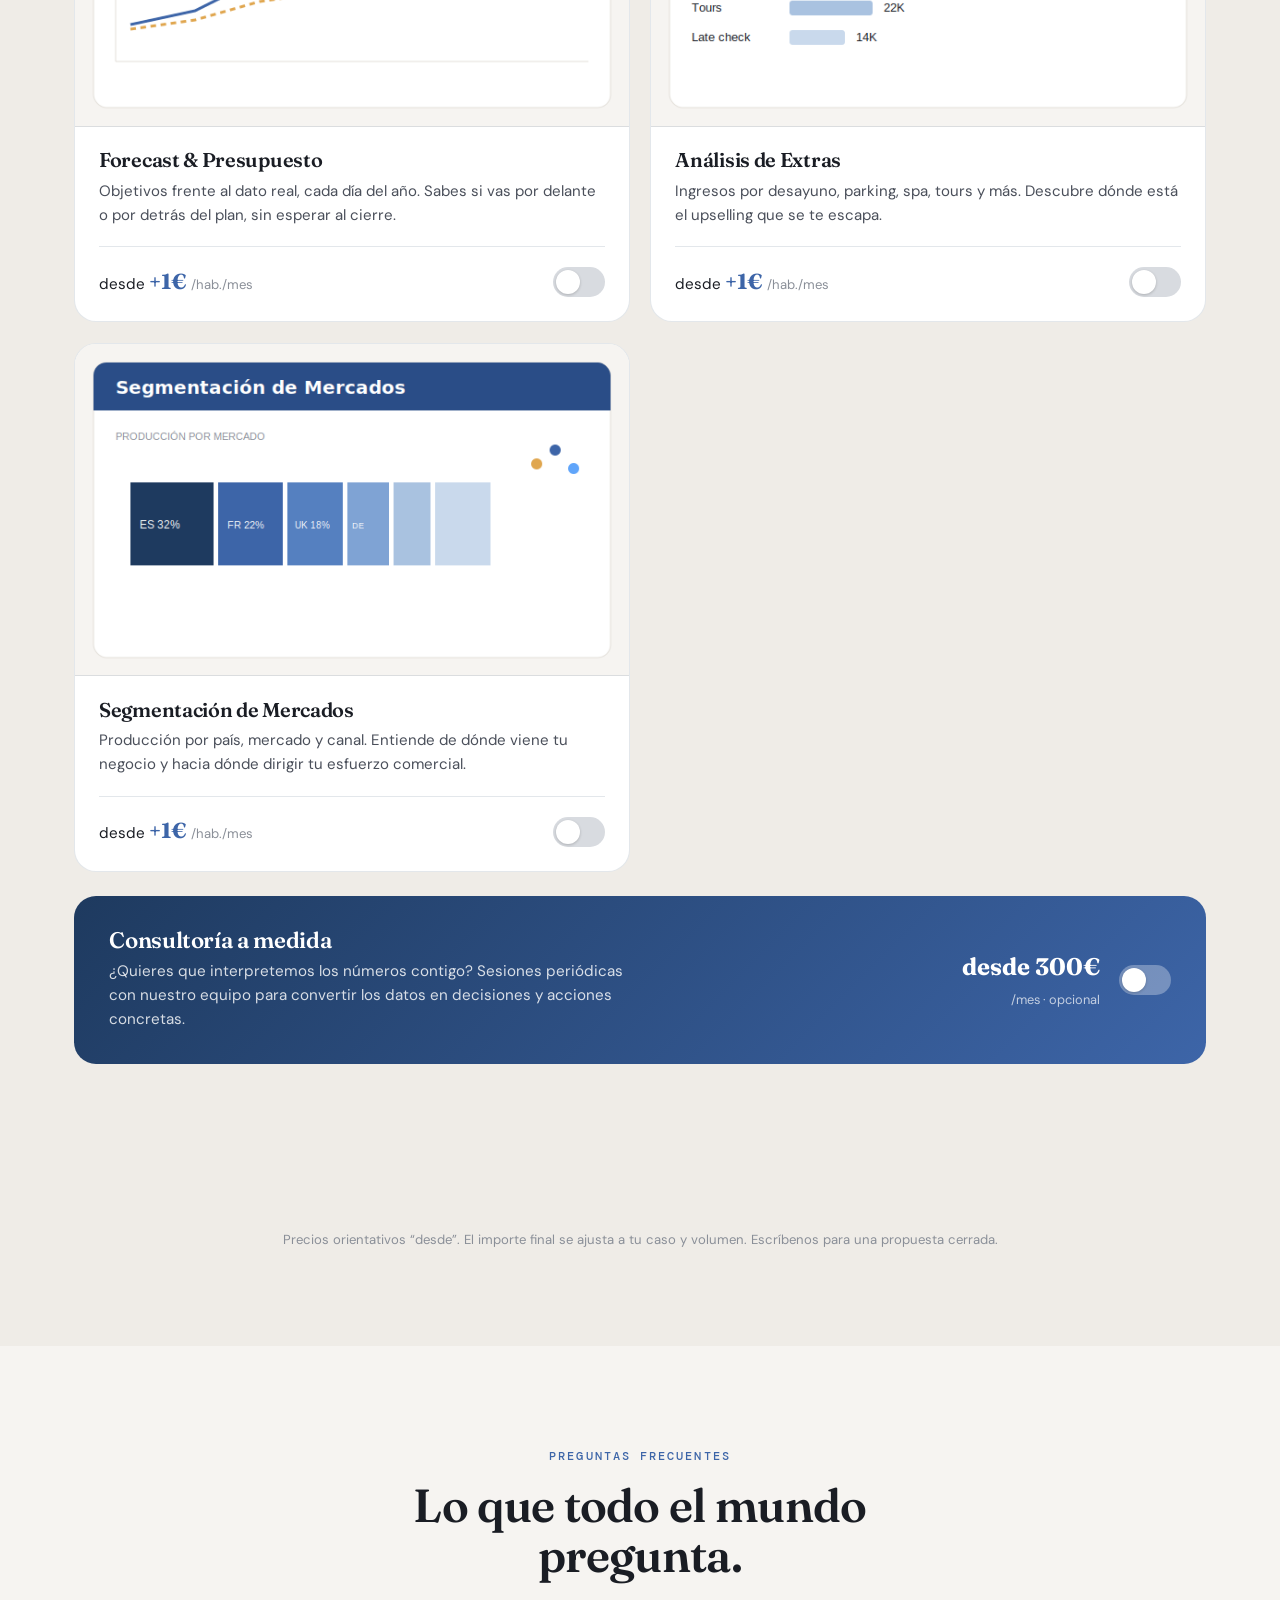
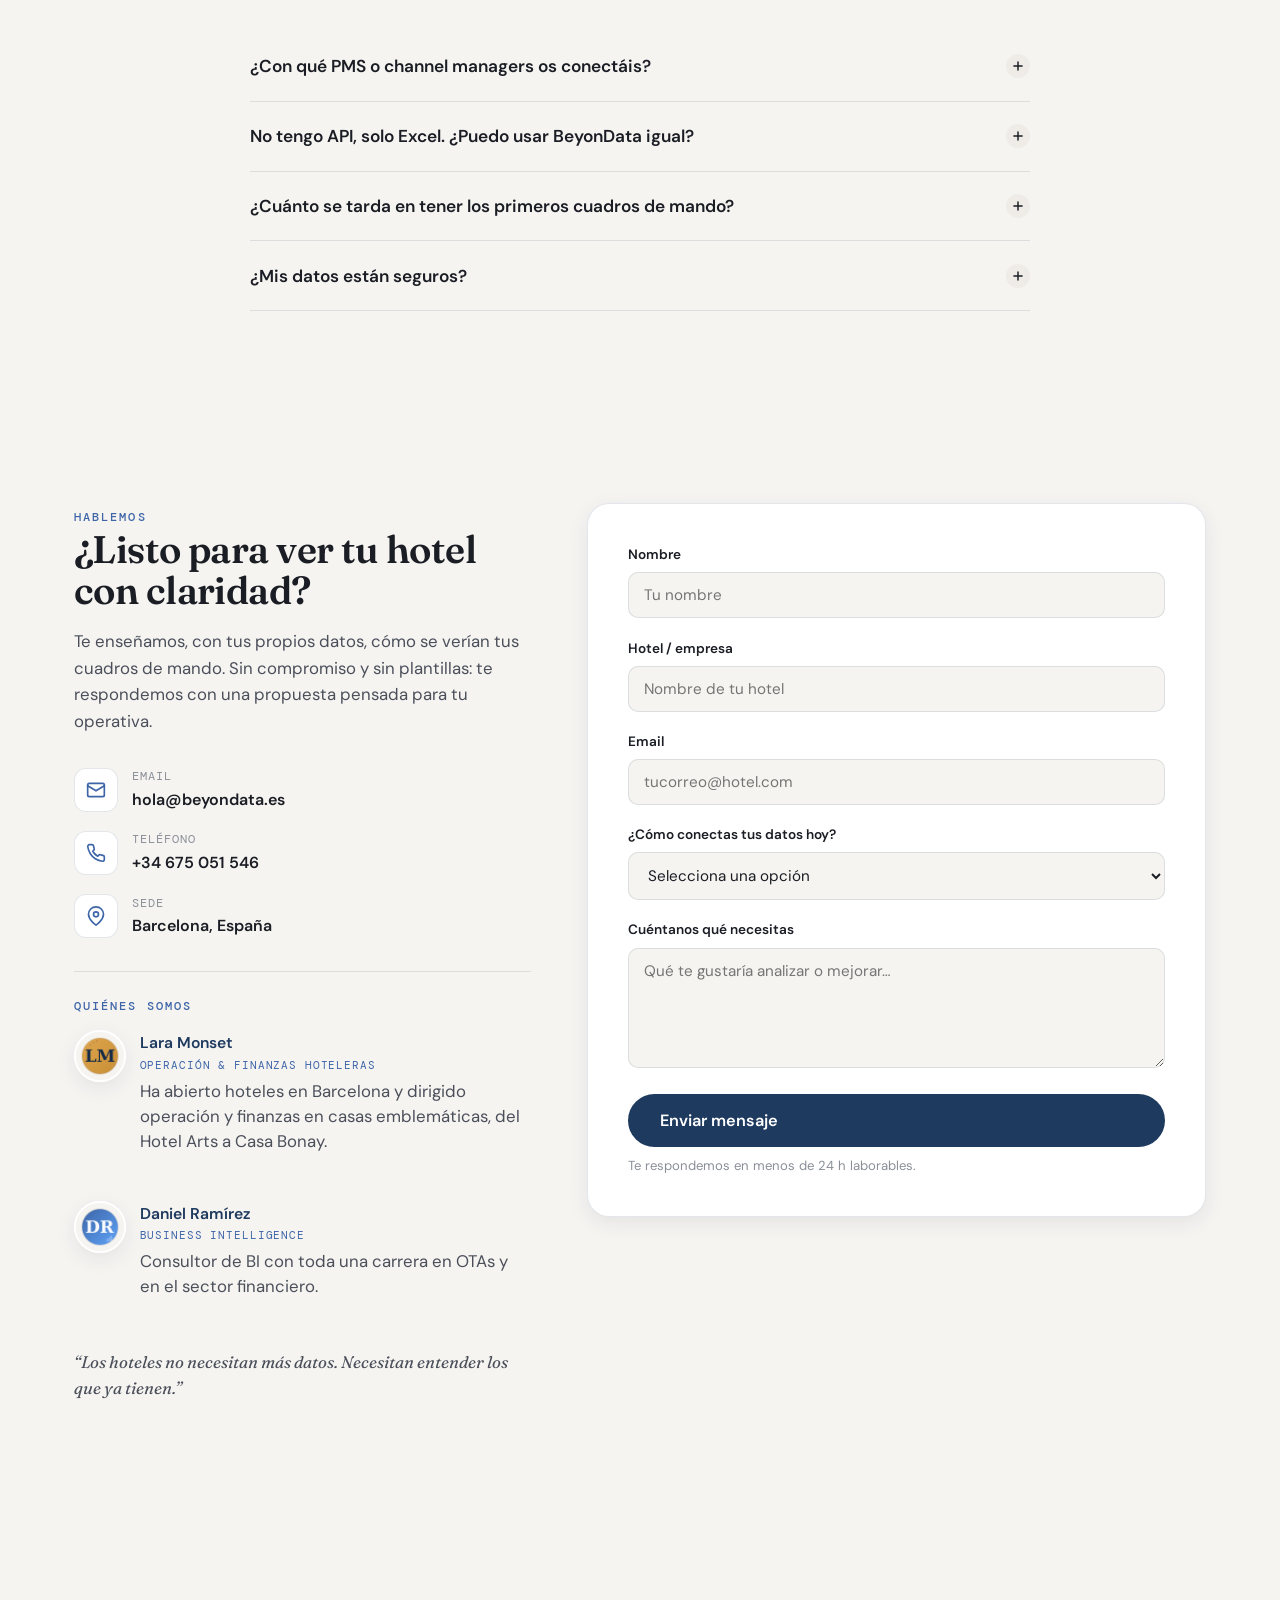
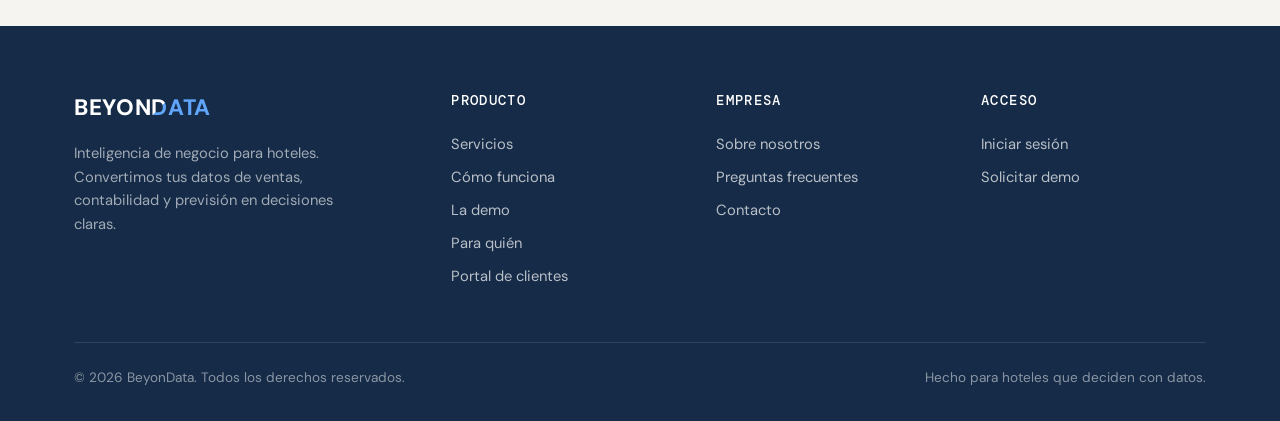
==== commit 73a16b0a: "Index diet (9 blocks: pain merged into services, audience strip, team beside contact, CTA merged, FA" ====
--- a/index.html
+++ b/index.html
@@ -135,6 +135,19 @@
 .strip-item svg{color:var(--brand)}
 
 /* ── Section shell ── */
+.aud-strip{display:grid;grid-template-columns:repeat(4,1fr);gap:1rem}
+.aud-pill{background:var(--white);border:1px solid var(--line);border-radius:var(--r);padding:1.1rem 1.2rem;box-shadow:var(--shadow-sm)}
+.aud-pill h3{font-size:1.02rem;color:var(--navy);margin-top:0.45rem}
+.aud-pill p{font-size:0.88rem;color:var(--ink-soft);margin-top:0.25rem}
+@media (max-width:860px){ .aud-strip{grid-template-columns:1fr 1fr} }
+@media (max-width:520px){ .aud-strip{grid-template-columns:1fr} }
+.team-mini{margin-top:2rem;padding-top:1.6rem;border-top:1px solid var(--line);display:grid;gap:0.9rem}
+.tm{display:flex;gap:0.85rem;align-items:flex-start}
+.tm img{width:52px;height:52px;border-radius:50%;object-fit:cover;flex:0 0 52px;border:2px solid var(--white);box-shadow:var(--shadow-sm)}
+.tm h4{font-family:'DM Sans',sans-serif;font-size:0.98rem;font-weight:600;color:var(--navy)}
+.tm-role{font-family:'DM Mono',monospace;font-size:0.68rem;letter-spacing:0.08em;text-transform:uppercase;color:var(--brand);margin:0.1rem 0 0.25rem}
+.tm p{font-size:0.86rem;color:var(--ink-soft);line-height:1.5}
+.tm-quote{font-family:'Fraunces',serif;font-style:italic;color:var(--muted);font-size:0.95rem;margin-top:0.2rem}
 .section{padding:6rem 0}
 .demo-teaser{display:grid;grid-template-columns:1fr 1.25fr;gap:2.6rem;align-items:center}
 .demo-teaser h2{font-size:clamp(1.5rem,3vw,2.1rem);color:var(--navy);margin-top:0.5rem}
@@ -498,36 +511,13 @@
   </div>
 </section>
 
-<section class="section" id="por-que">
-  <div class="wrap reveal">
-    <div class="pain">
-      <div class="pain-grid">
-        <div>
-          <span class="eyebrow" style="color:var(--gold)">El problema</span>
-          <h2>Los datos están. La claridad, no.</h2>
-          <ul class="pain-list">
-            <li><svg width="20" height="20" viewBox="0 0 24 24" fill="none" stroke="currentColor" stroke-width="2" stroke-linecap="round" stroke-linejoin="round"><circle cx="12" cy="12" r="10"/><path d="M15 9l-6 6M9 9l6 6"/></svg> Ventas en el channel manager, gastos en el Excel del gestor, previsiones en otra hoja.</li>
-            <li><svg width="20" height="20" viewBox="0 0 24 24" fill="none" stroke="currentColor" stroke-width="2" stroke-linecap="round" stroke-linejoin="round"><circle cx="12" cy="12" r="10"/><path d="M15 9l-6 6M9 9l6 6"/></svg> Informes que llegan tarde y cuestan horas de copiar y pegar.</li>
-            <li><svg width="20" height="20" viewBox="0 0 24 24" fill="none" stroke="currentColor" stroke-width="2" stroke-linecap="round" stroke-linejoin="round"><circle cx="12" cy="12" r="10"/><path d="M15 9l-6 6M9 9l6 6"/></svg> Decisiones de revenue tomadas con la intuición, no con el número.</li>
-          </ul>
-        </div>
-        <div class="pain-after">
-          <span class="eyebrow">Con BeyonData</span>
-          <h3>Una sola verdad, actualizada sola.</h3>
-          <p>Conectamos todas tus fuentes una vez. A partir de ahí, tus cuadros de mando de ocupación, ADR, RevPAR, producción y márgenes se actualizan solos — listos para decidir, no para montar.</p>
-        </div>
-      </div>
-    </div>
-  </div>
-</section>
-
 <!-- FEATURES / SERVICES -->
-<section class="section" id="servicios">
+<section class="section" id="servicios"><a id="por-que"></a>
   <div class="wrap">
     <div class="section-head reveal">
       <span class="eyebrow">Qué analizamos</span>
       <h2>El negocio de tu hotel, de principio a fin.</h2>
-      <p>No solo ocupación. BeyonData cubre las tres palancas que mueven la rentabilidad — y las conecta entre sí.</p>
+      <p>Ventas en el channel manager, gastos en el Excel del gestor, previsiones en otra hoja. Conectamos tus fuentes una vez y tus cuadros de mando se actualizan solos — listos para decidir, no para montar. No solo ocupación: las tres palancas de la rentabilidad, conectadas entre sí.</p>
     </div>
     <div class="features reveal">
       <div class="feature">
@@ -597,72 +587,23 @@
 </section>
 
 <!-- AUDIENCE -->
-<section class="section" id="clientes">
+<section class="section" id="clientes" style="padding-top:3.5rem;padding-bottom:3.5rem">
   <div class="wrap">
     <div class="section-head reveal">
       <span class="eyebrow">Para quién</span>
       <h2>Del grupo hotelero a la casa con encanto.</h2>
       <p>El mismo rigor, adaptado a tu tamaño. Ni te sobra plataforma ni te falta análisis.</p>
     </div>
-    <div class="audience reveal">
-      <div class="aud-card big">
-        <span class="aud-tag">Cadenas &amp; grupos</span>
-        <h3>Varios hoteles, una sola foto</h3>
-        <p>Consolida el rendimiento de toda tu cartera y baja al detalle de cada propiedad cuando lo necesites. Compara activos, canales y mercados sobre la misma base.</p>
-      </div>
-      <div class="aud-card small">
-        <span class="aud-tag">Hoteles boutique</span>
-        <h3>Análisis de los grandes, sin su complejidad</h3>
-        <p>Tienes datos valiosos aunque seas pequeño. Te damos los mismos cuadros de mando de revenue y rentabilidad que usan las cadenas, a tu medida.</p>
-      </div>
+    <div class="aud-strip reveal">
+      <div class="aud-pill"><span class="aud-tag">Cadenas &amp; grupos</span><h3>Toda la cartera en una foto</h3><p>Y el detalle de cada hotel cuando lo necesites.</p></div>
+      <div class="aud-pill"><span class="aud-tag">Independientes</span><h3>Revenue y rentabilidad al día</h3><p>Sin montar un equipo de datos.</p></div>
+      <div class="aud-pill"><span class="aud-tag">Boutique</span><h3>El análisis de los grandes</h3><p>A tu medida, sin su complejidad.</p></div>
+      <div class="aud-pill"><span class="aud-tag">Hostels y mixtos</span><h3>Habitaciones, camas o las dos</h3><p>Medimos como tú vendes.</p></div>
     </div>
   </div>
 </section>
 
 <!-- SOBRE NOSOTROS -->
-<section class="section" id="nosotros" style="background:var(--bone-2)">
-  <div class="wrap">
-    <div class="section-head center reveal">
-      <span class="eyebrow">Quiénes somos</span>
-      <h2>Hotelería y datos, en la misma mesa.</h2>
-      <p>BeyonData nace del cruce de dos mundos que rara vez se hablan: la operación real de un hotel y el análisis de datos serio. Por eso entendemos tu P&amp;L y tu channel manager por igual.</p>
-    </div>
-    <div class="team reveal">
-      <div class="member">
-        <img src="avatar_lara.png" alt="Lara Monset" class="member-photo">
-        <div class="member-body">
-          <h3>Lara Monset</h3>
-          <div class="member-role">Operación &amp; Finanzas Hoteleras</div>
-          <p>Ha abierto hoteles en Barcelona y dirigido operación y finanzas en casas emblemáticas, del Hotel Arts a Casa Bonay. Conoce por dentro cómo se toma cada decisión de revenue, coste y cierre contable — y qué números de verdad importan al final del mes.</p>
-          <div class="member-tags">
-            <span class="member-tag">Aperturas de hotel</span>
-            <span class="member-tag">Contabilidad &amp; P&amp;L</span>
-            <span class="member-tag">Revenue</span>
-            <span class="member-tag">Operación</span>
-          </div>
-        </div>
-      </div>
-      <div class="member">
-        <img src="avatar_daniel.png" alt="Daniel Ramírez" class="member-photo">
-        <div class="member-body">
-          <h3>Daniel Ramírez</h3>
-          <div class="member-role">Business Intelligence</div>
-          <p>Consultor de BI con toda una carrera en OTAs y en el sector financiero. Ha construido los modelos de datos y cuadros de mando que convierten miles de reservas y apuntes en respuestas claras. La parte técnica, resuelta, para que tú solo veas la claridad.</p>
-          <div class="member-tags">
-            <span class="member-tag">Modelado de datos</span>
-            <span class="member-tag">Power BI</span>
-            <span class="member-tag">OTAs</span>
-            <span class="member-tag">Pipelines &amp; API</span>
-          </div>
-        </div>
-      </div>
-    </div>
-    <div class="founders-note reveal">
-      <p>“Los hoteles no necesitan más datos. Necesitan entender los que ya tienen.”</p>
-    </div>
-  </div>
-</section>
-
 <!-- PLANES / CONFIGURADOR -->
 <section class="section" id="planes" style="background:var(--bone-2)">
   <div class="wrap">
@@ -804,15 +745,7 @@
         <button class="faq-q">¿Cuánto se tarda en tener los primeros cuadros de mando?<span class="faq-icon"><svg width="14" height="14" viewBox="0 0 24 24" fill="none" stroke="currentColor" stroke-width="2.5" stroke-linecap="round"><path d="M12 5v14M5 12h14"/></svg></span></button>
         <div class="faq-a"><p>Depende del estado de tus datos, pero el objetivo es que veas valor rápido. Una vez conectada la fuente y acordado qué quieres medir, montamos una primera versión funcional en cuestión de días, no de meses. A partir de ahí, iteramos contigo.</p></div>
       </div>
-      <div class="faq-item">
-        <button class="faq-q">¿Trabajáis con hoteles pequeños o solo con cadenas?<span class="faq-icon"><svg width="14" height="14" viewBox="0 0 24 24" fill="none" stroke="currentColor" stroke-width="2.5" stroke-linecap="round"><path d="M12 5v14M5 12h14"/></svg></span></button>
-        <div class="faq-a"><p>Con ambos. Adaptamos el alcance a tu tamaño: una casa boutique tiene los mismos KPIs de rentabilidad que una cadena, solo que a otra escala. No te cobramos plataforma que no necesitas ni te dejamos sin el análisis que sí importa.</p></div>
-      </div>
-      <div class="faq-item">
-        <button class="faq-q">¿Qué analizáis exactamente?<span class="faq-icon"><svg width="14" height="14" viewBox="0 0 24 24" fill="none" stroke="currentColor" stroke-width="2.5" stroke-linecap="round"><path d="M12 5v14M5 12h14"/></svg></span></button>
-        <div class="faq-a"><p>Las tres palancas del negocio y cómo se relacionan: ventas y revenue (ocupación, ADR, RevPAR, producción por canal y segmento), contabilidad (del libro diario al GOP y márgenes) y previsión (presupuesto y forecast frente al dato real). Y lo adaptamos a tu operativa concreta.</p></div>
-      </div>
-      <div class="faq-item">
+                  <div class="faq-item">
         <button class="faq-q">¿Mis datos están seguros?<span class="faq-icon"><svg width="14" height="14" viewBox="0 0 24 24" fill="none" stroke="currentColor" stroke-width="2.5" stroke-linecap="round"><path d="M12 5v14M5 12h14"/></svg></span></button>
         <div class="faq-a"><p>Tus datos son tuyos. Cada cliente tiene su espacio aislado y el acceso al portal está protegido con autenticación. No compartimos ni revendemos información. En la propuesta te explicamos con detalle cómo se almacenan y se tratan.</p></div>
       </div>
@@ -821,25 +754,13 @@
 </section>
 
 <!-- CTA BAND -->
-<section class="section">
-  <div class="wrap reveal">
-    <div class="cta-band">
-      <div class="cta-band-inner">
-        <h2>¿Listo para ver tu hotel con claridad?</h2>
-        <p>Te enseñamos, con tus propios datos, cómo se verían tus cuadros de mando. Sin compromiso.</p>
-        <a href="#contacto" class="btn btn-gold btn-lg">Solicitar una demo</a>
-      </div>
-    </div>
-  </div>
-</section>
-
 <!-- CONTACT -->
 <section class="section" id="contacto">
   <div class="wrap contact-grid">
     <div class="contact-info reveal">
       <span class="eyebrow">Hablemos</span>
-      <h2>Cuéntanos sobre tu hotel</h2>
-      <p>Escríbenos y te respondemos con una propuesta pensada para tu operativa. Sin plantillas.</p>
+      <h2>¿Listo para ver tu hotel con claridad?</h2>
+      <p>Te enseñamos, con tus propios datos, cómo se verían tus cuadros de mando. Sin compromiso y sin plantillas: te respondemos con una propuesta pensada para tu operativa.</p>
       <div class="contact-item">
         <div class="contact-item-ico"><svg width="20" height="20" viewBox="0 0 24 24" fill="none" stroke="currentColor" stroke-width="2" stroke-linecap="round" stroke-linejoin="round"><rect x="2" y="4" width="20" height="16" rx="2"/><path d="M22 7l-10 6L2 7"/></svg></div>
         <div><div class="ci-label">Email</div><div class="ci-value">hola@beyondata.es</div></div>
@@ -851,6 +772,12 @@
       <div class="contact-item">
         <div class="contact-item-ico"><svg width="20" height="20" viewBox="0 0 24 24" fill="none" stroke="currentColor" stroke-width="2" stroke-linecap="round" stroke-linejoin="round"><path d="M21 10c0 7-9 13-9 13s-9-6-9-13a9 9 0 0 1 18 0z"/><circle cx="12" cy="10" r="3"/></svg></div>
         <div><div class="ci-label">Sede</div><div class="ci-value">Barcelona, España</div></div>
+      </div>
+      <div class="team-mini" id="nosotros">
+        <span class="eyebrow">Quiénes somos</span>
+        <div class="tm"><img src="avatar_lara.png" alt="Lara Monset"><div><h4>Lara Monset</h4><div class="tm-role">Operación &amp; Finanzas Hoteleras</div><p>Ha abierto hoteles en Barcelona y dirigido operación y finanzas en casas emblemáticas, del Hotel Arts a Casa Bonay.</p></div></div>
+        <div class="tm"><img src="avatar_daniel.png" alt="Daniel Ramírez"><div><h4>Daniel Ramírez</h4><div class="tm-role">Business Intelligence</div><p>Consultor de BI con toda una carrera en OTAs y en el sector financiero.</p></div></div>
+        <p class="tm-quote">“Los hoteles no necesitan más datos. Necesitan entender los que ya tienen.”</p>
       </div>
     </div>
     <form class="contact-form reveal" id="contactForm" action="https://formspree.io/f/TU_ID_FORMSPREE" method="POST">
@@ -905,7 +832,6 @@
       <div class="footer-col">
         <h4>Empresa</h4>
         <a href="#nosotros">Sobre nosotros</a>
-        <a href="#por-que">Por qué BeyonData</a>
         <a href="#faq">Preguntas frecuentes</a>
         <a href="#contacto">Contacto</a>
       </div>
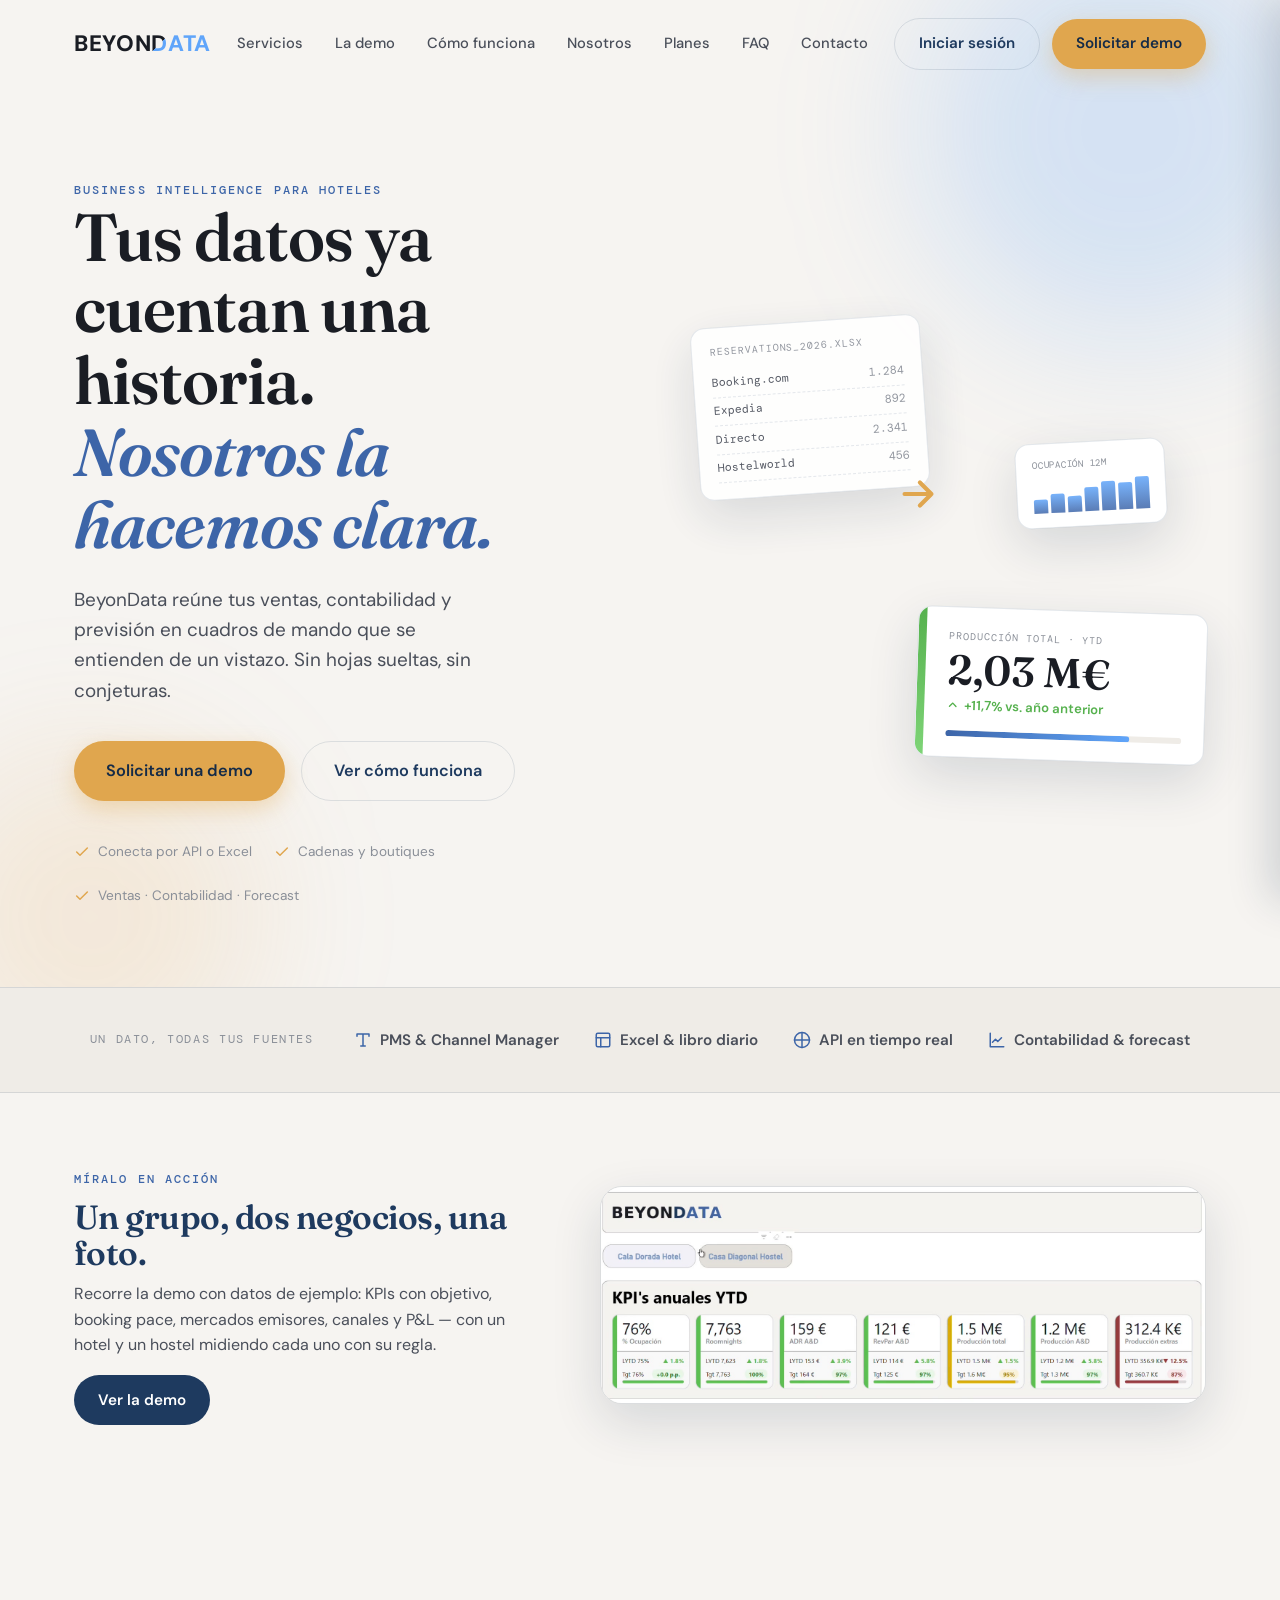
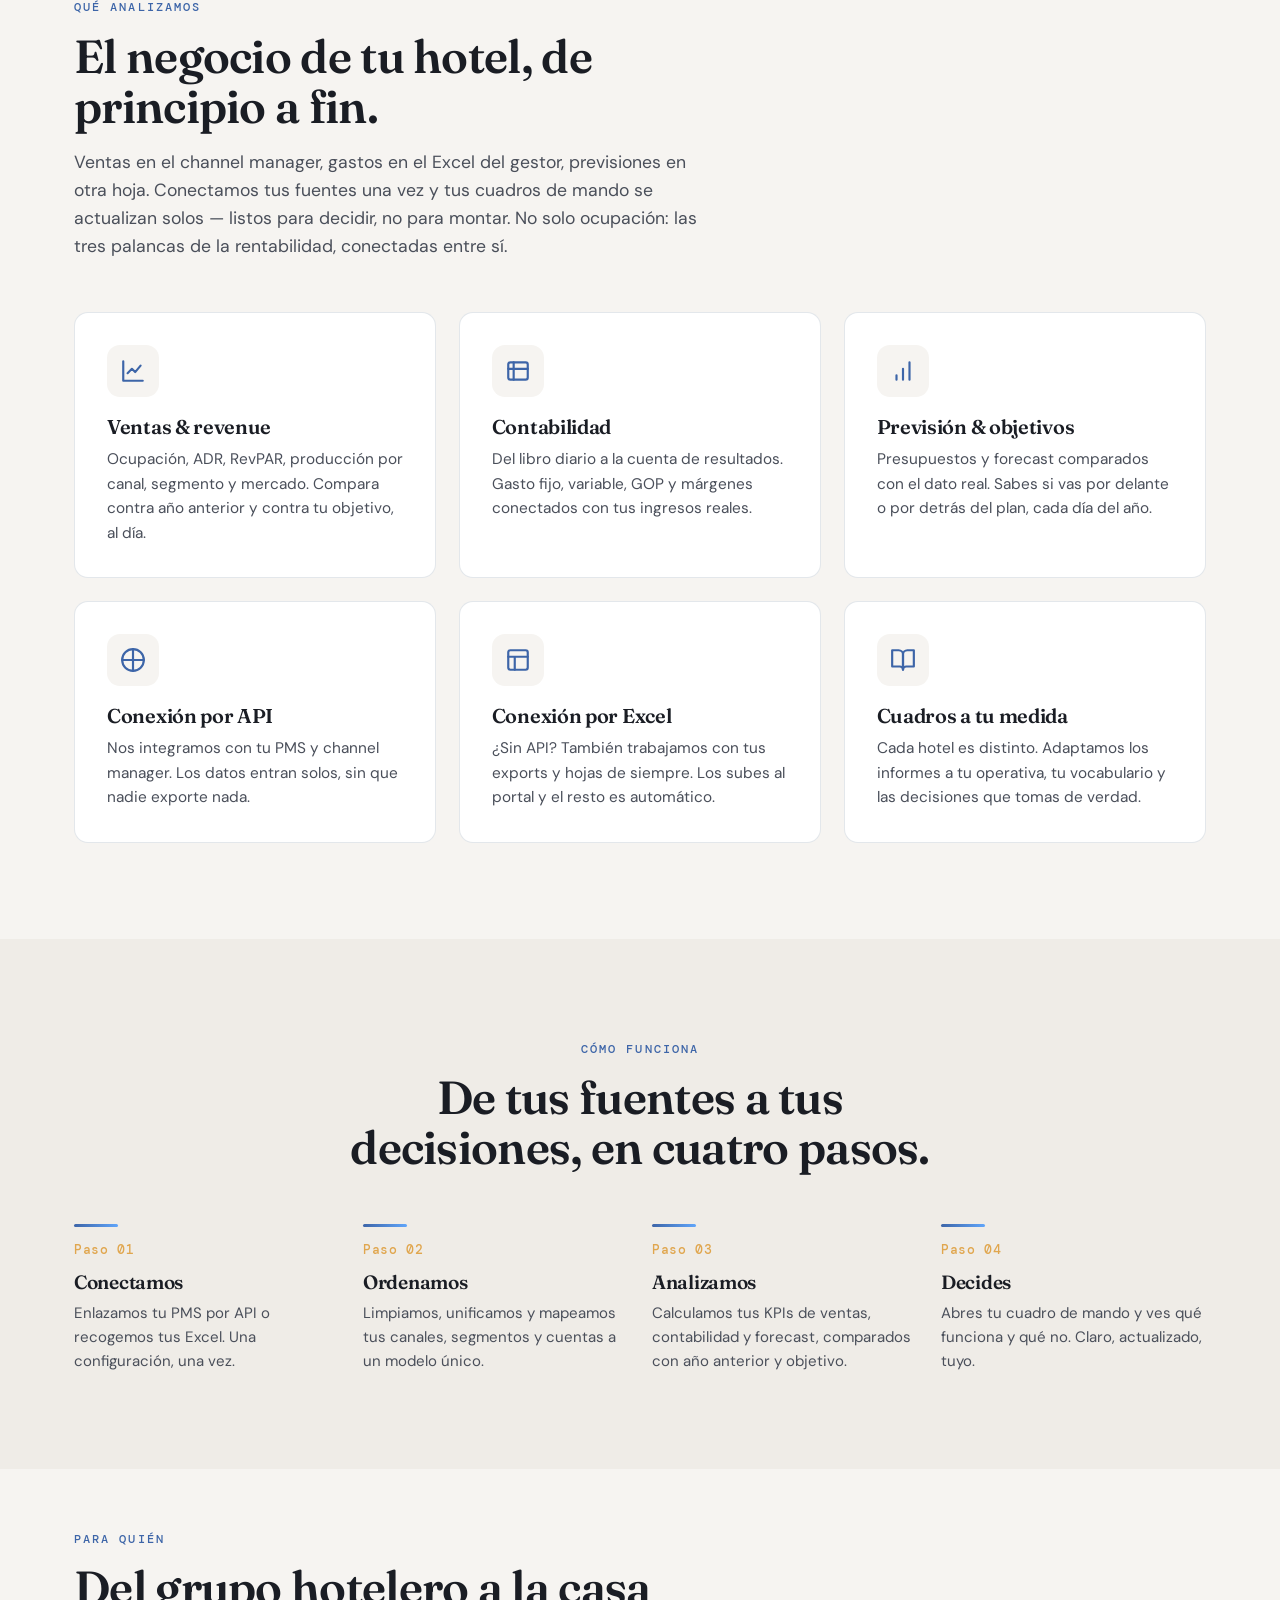
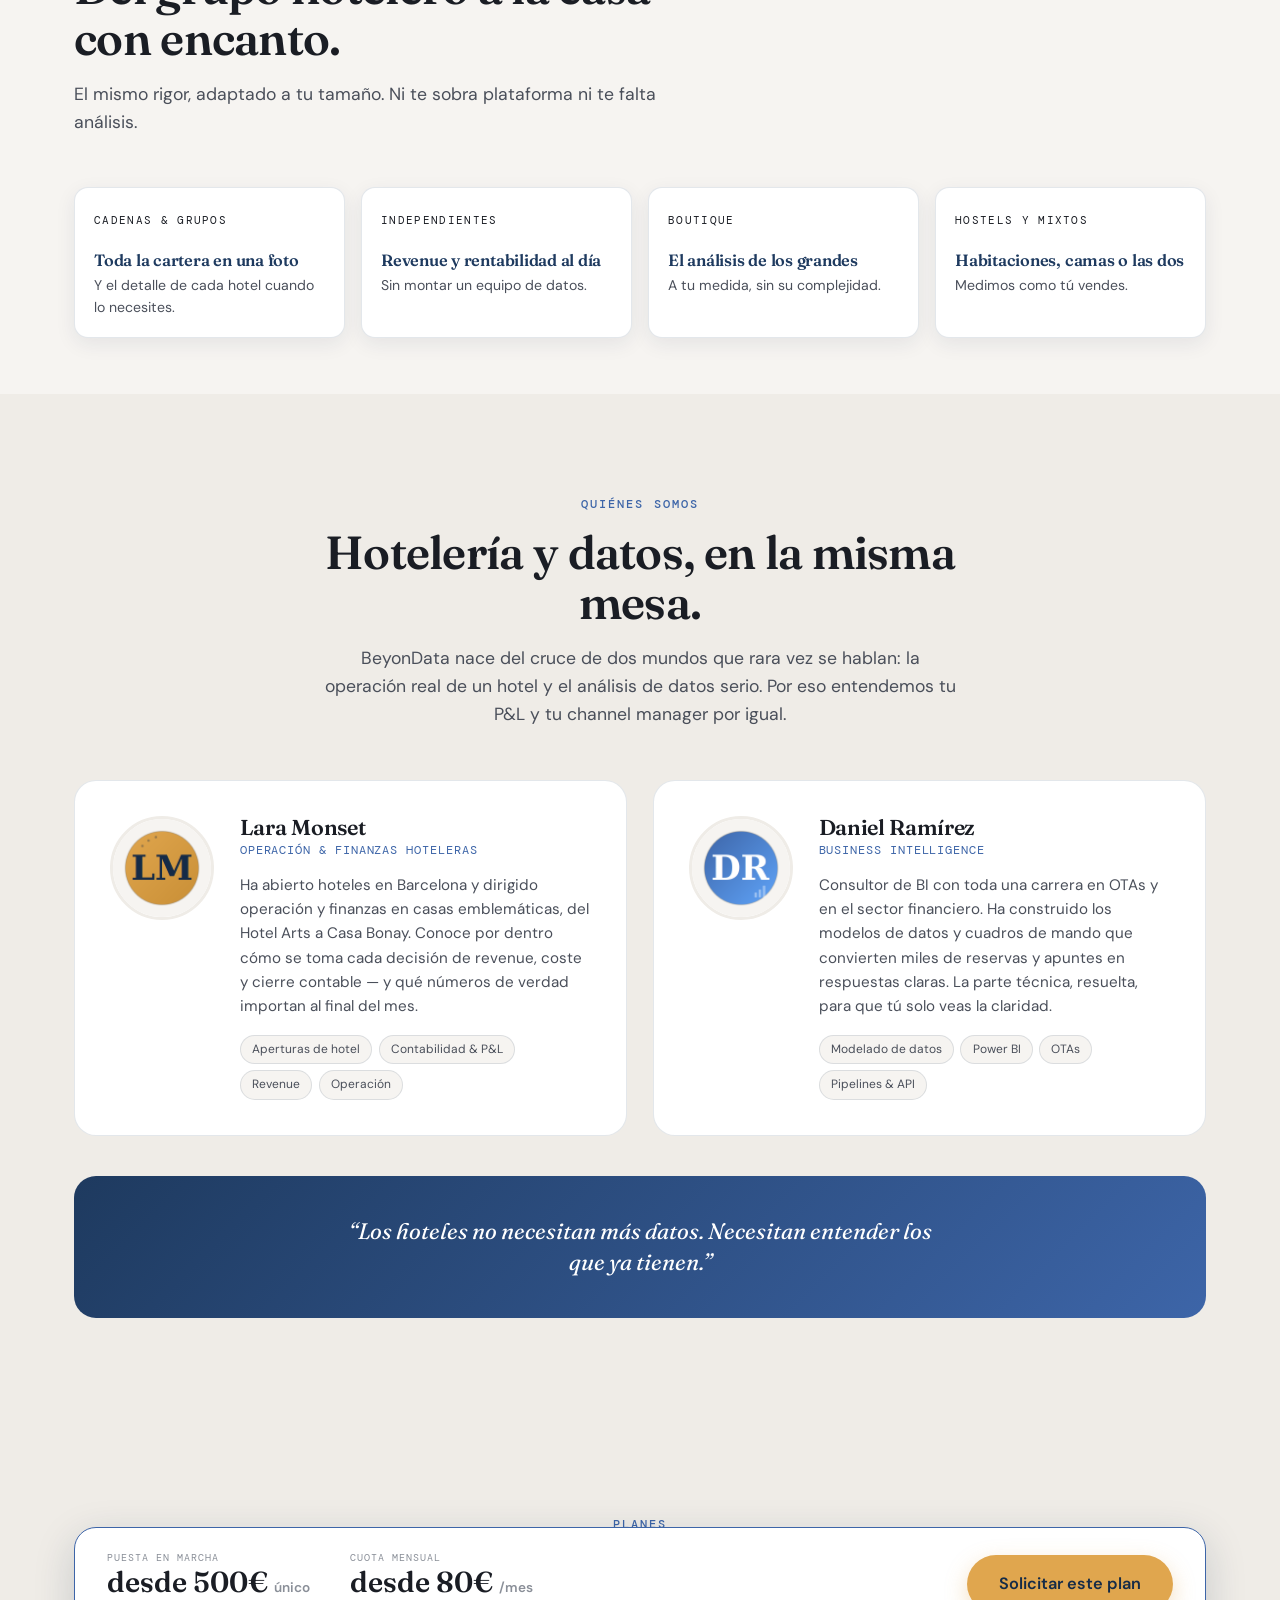
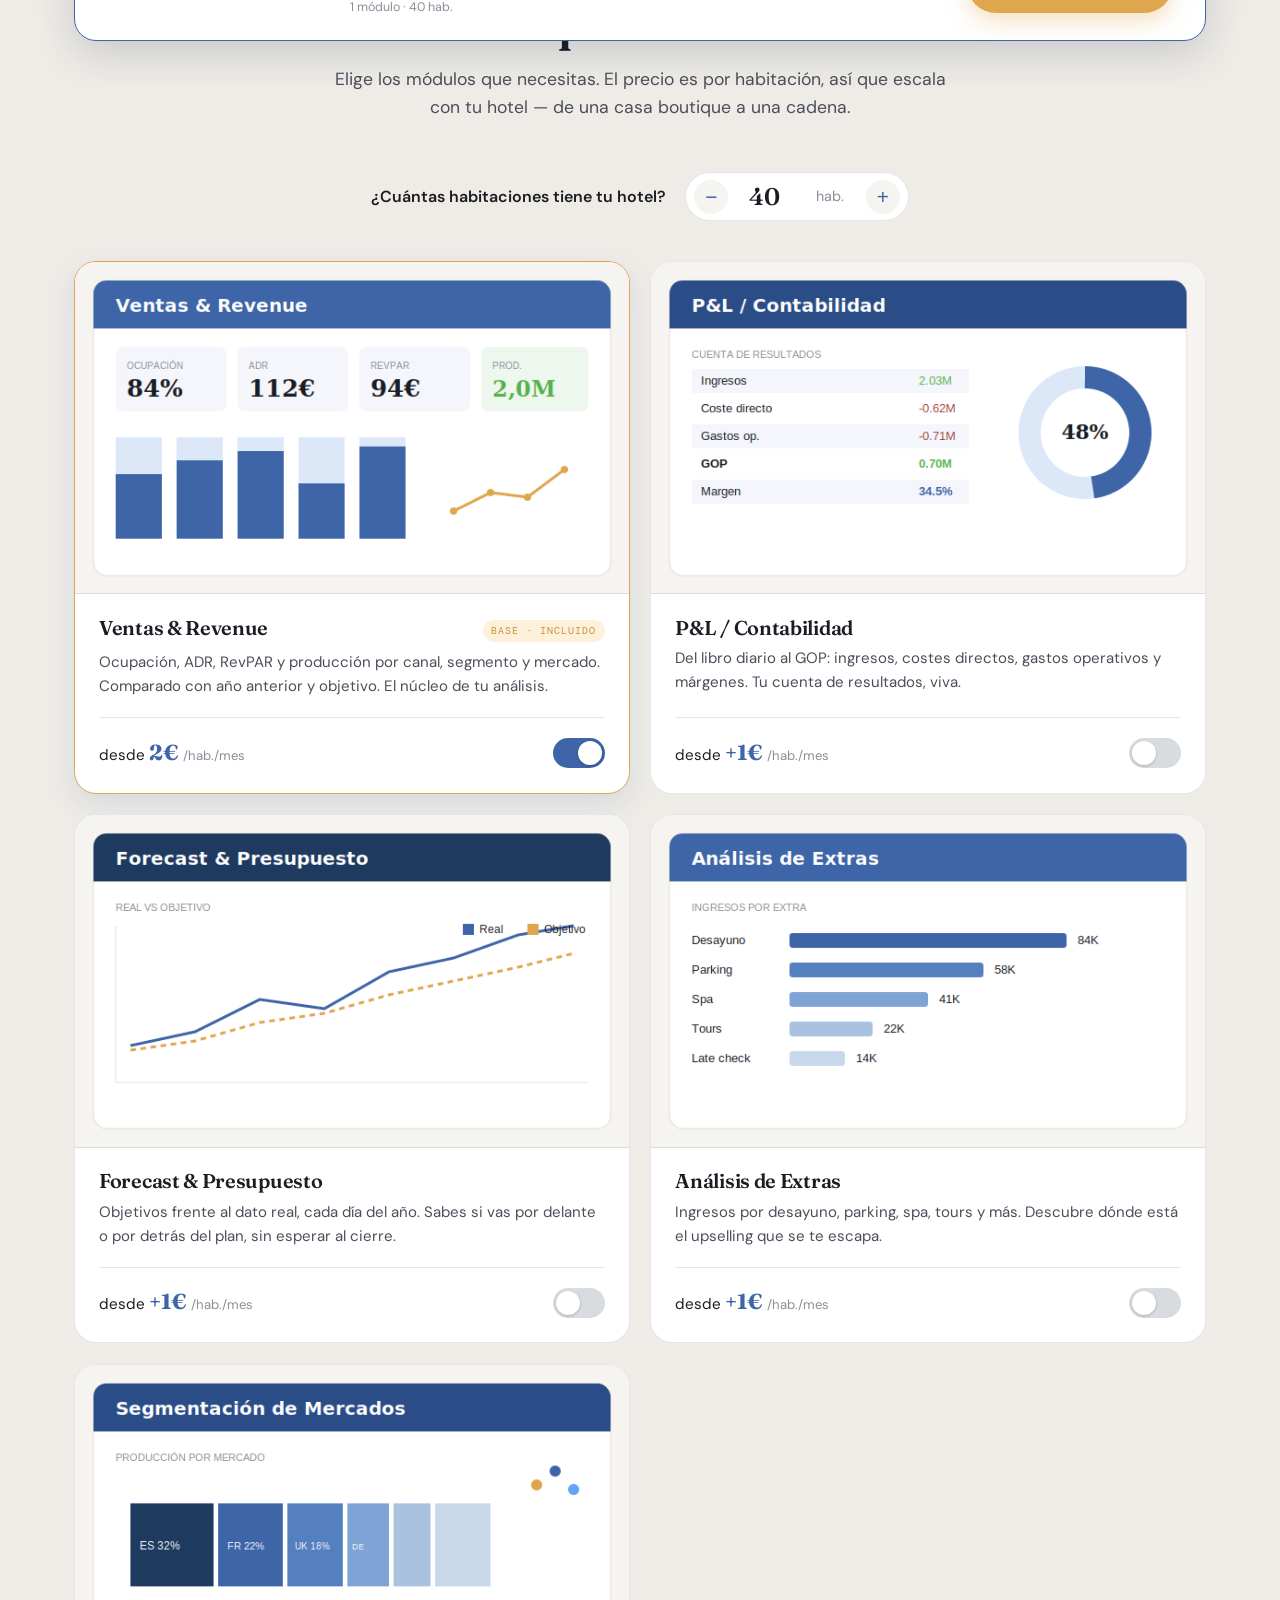
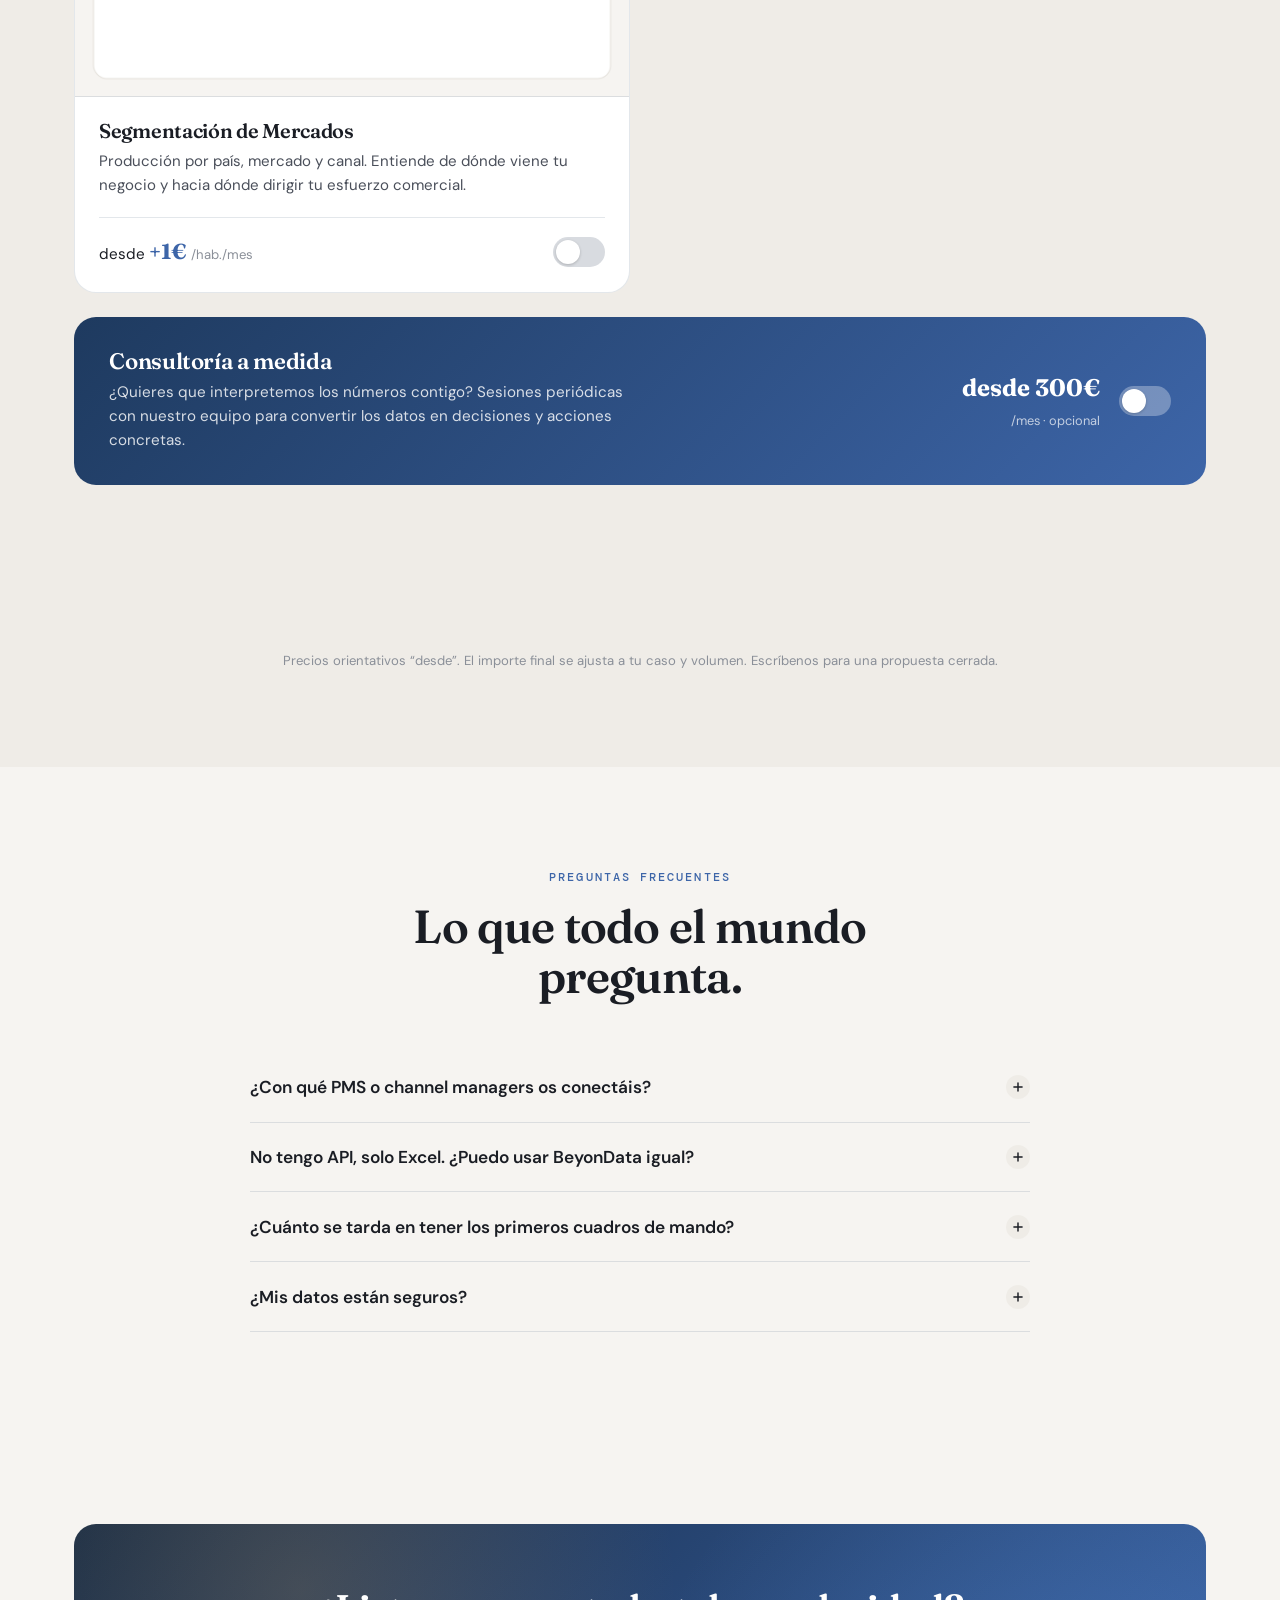
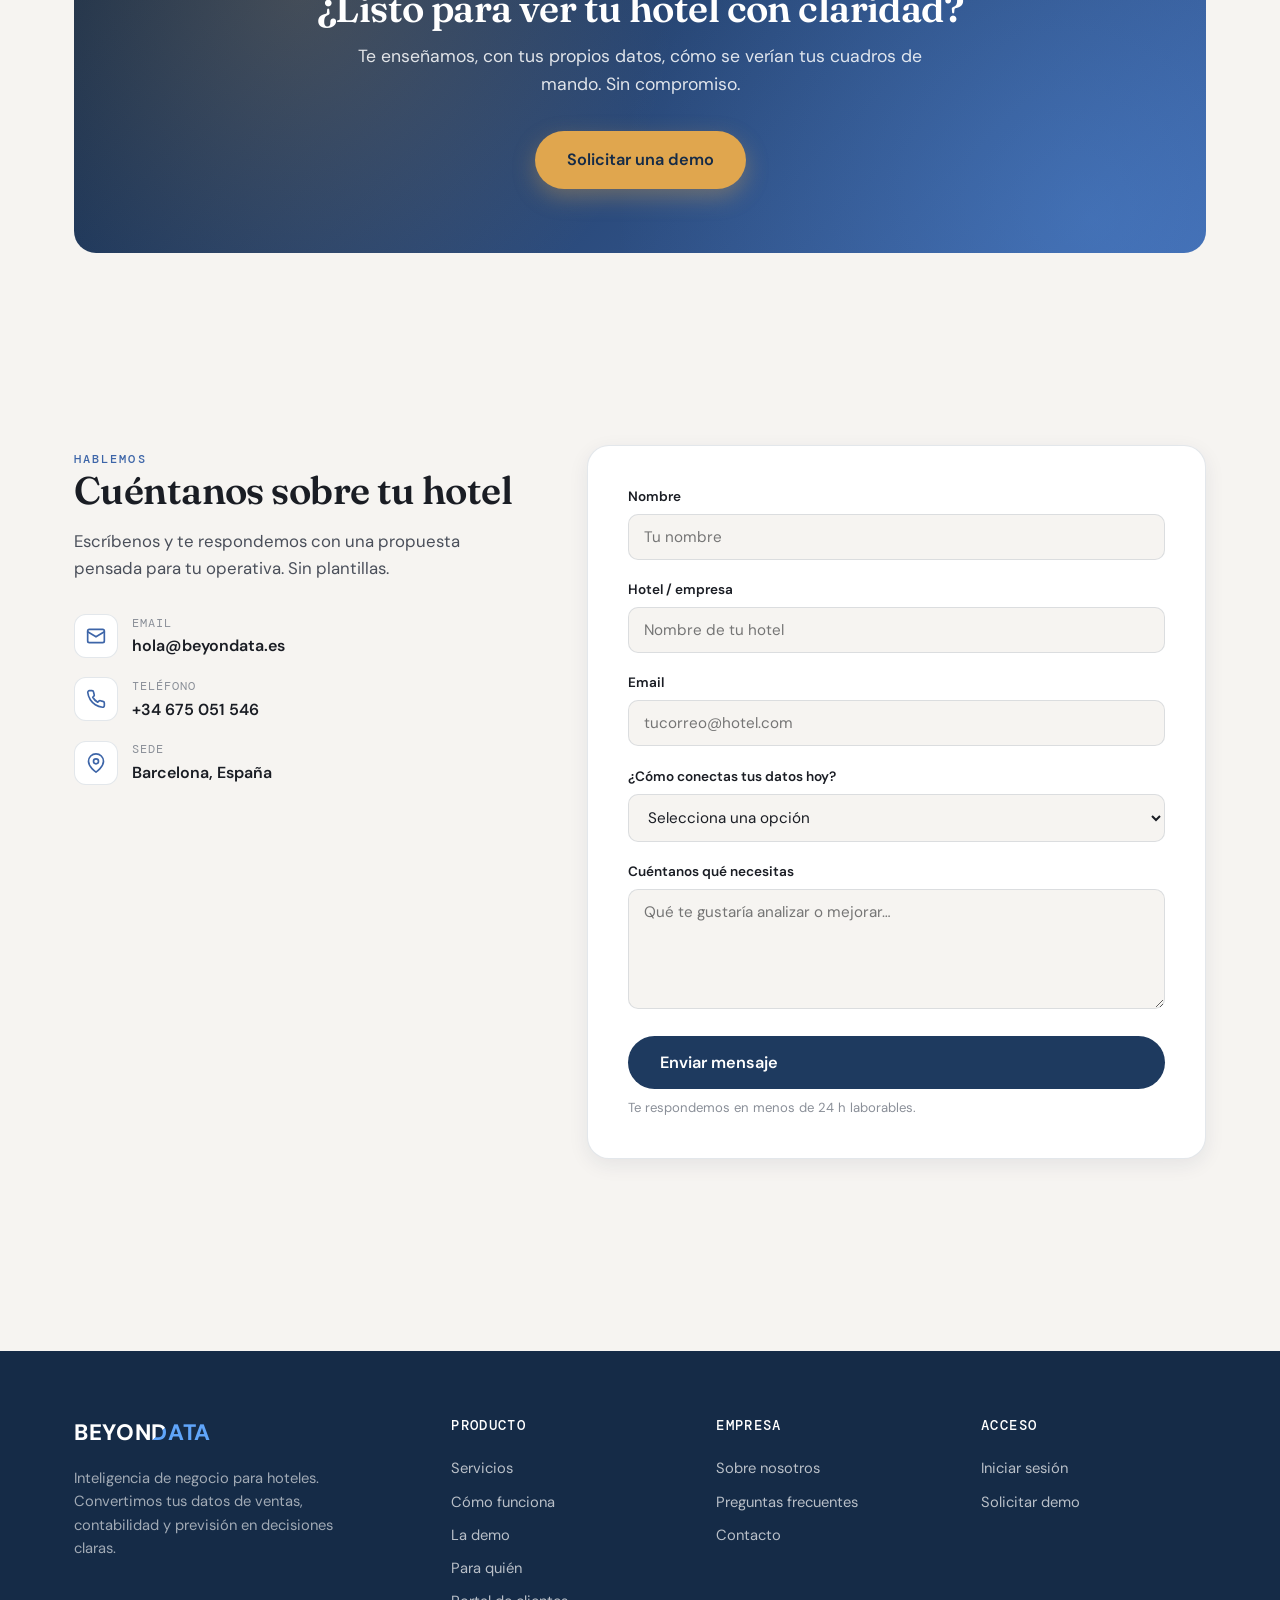
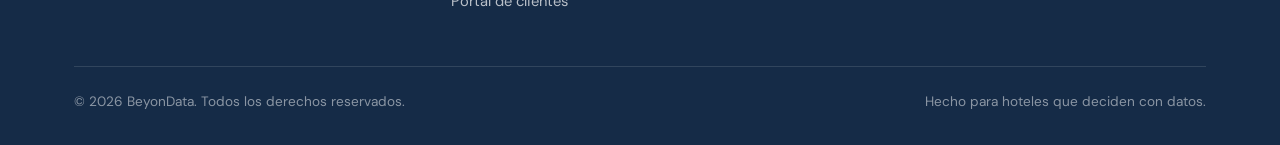
==== commit 4b1f40f6: "Index: team section + blue CTA band back; portal: admin card to set Power BI embed per company (url/" ====
--- a/index.html
+++ b/index.html
@@ -604,6 +604,50 @@
 </section>
 
 <!-- SOBRE NOSOTROS -->
+<!-- SOBRE NOSOTROS -->
+<section class="section" id="nosotros" style="background:var(--bone-2)">
+  <div class="wrap">
+    <div class="section-head center reveal">
+      <span class="eyebrow">Quiénes somos</span>
+      <h2>Hotelería y datos, en la misma mesa.</h2>
+      <p>BeyonData nace del cruce de dos mundos que rara vez se hablan: la operación real de un hotel y el análisis de datos serio. Por eso entendemos tu P&amp;L y tu channel manager por igual.</p>
+    </div>
+    <div class="team reveal">
+      <div class="member">
+        <img src="avatar_lara.png" alt="Lara Monset" class="member-photo">
+        <div class="member-body">
+          <h3>Lara Monset</h3>
+          <div class="member-role">Operación &amp; Finanzas Hoteleras</div>
+          <p>Ha abierto hoteles en Barcelona y dirigido operación y finanzas en casas emblemáticas, del Hotel Arts a Casa Bonay. Conoce por dentro cómo se toma cada decisión de revenue, coste y cierre contable — y qué números de verdad importan al final del mes.</p>
+          <div class="member-tags">
+            <span class="member-tag">Aperturas de hotel</span>
+            <span class="member-tag">Contabilidad &amp; P&amp;L</span>
+            <span class="member-tag">Revenue</span>
+            <span class="member-tag">Operación</span>
+          </div>
+        </div>
+      </div>
+      <div class="member">
+        <img src="avatar_daniel.png" alt="Daniel Ramírez" class="member-photo">
+        <div class="member-body">
+          <h3>Daniel Ramírez</h3>
+          <div class="member-role">Business Intelligence</div>
+          <p>Consultor de BI con toda una carrera en OTAs y en el sector financiero. Ha construido los modelos de datos y cuadros de mando que convierten miles de reservas y apuntes en respuestas claras. La parte técnica, resuelta, para que tú solo veas la claridad.</p>
+          <div class="member-tags">
+            <span class="member-tag">Modelado de datos</span>
+            <span class="member-tag">Power BI</span>
+            <span class="member-tag">OTAs</span>
+            <span class="member-tag">Pipelines &amp; API</span>
+          </div>
+        </div>
+      </div>
+    </div>
+    <div class="founders-note reveal">
+      <p>“Los hoteles no necesitan más datos. Necesitan entender los que ya tienen.”</p>
+    </div>
+  </div>
+</section>
+
 <!-- PLANES / CONFIGURADOR -->
 <section class="section" id="planes" style="background:var(--bone-2)">
   <div class="wrap">
@@ -754,13 +798,25 @@
 </section>
 
 <!-- CTA BAND -->
+<section class="section">
+  <div class="wrap reveal">
+    <div class="cta-band">
+      <div class="cta-band-inner">
+        <h2>¿Listo para ver tu hotel con claridad?</h2>
+        <p>Te enseñamos, con tus propios datos, cómo se verían tus cuadros de mando. Sin compromiso.</p>
+        <a href="#contacto" class="btn btn-gold btn-lg">Solicitar una demo</a>
+      </div>
+    </div>
+  </div>
+</section>
+
 <!-- CONTACT -->
 <section class="section" id="contacto">
   <div class="wrap contact-grid">
     <div class="contact-info reveal">
       <span class="eyebrow">Hablemos</span>
-      <h2>¿Listo para ver tu hotel con claridad?</h2>
-      <p>Te enseñamos, con tus propios datos, cómo se verían tus cuadros de mando. Sin compromiso y sin plantillas: te respondemos con una propuesta pensada para tu operativa.</p>
+      <h2>Cuéntanos sobre tu hotel</h2>
+      <p>Escríbenos y te respondemos con una propuesta pensada para tu operativa. Sin plantillas.</p>
       <div class="contact-item">
         <div class="contact-item-ico"><svg width="20" height="20" viewBox="0 0 24 24" fill="none" stroke="currentColor" stroke-width="2" stroke-linecap="round" stroke-linejoin="round"><rect x="2" y="4" width="20" height="16" rx="2"/><path d="M22 7l-10 6L2 7"/></svg></div>
         <div><div class="ci-label">Email</div><div class="ci-value">hola@beyondata.es</div></div>
@@ -772,12 +828,6 @@
       <div class="contact-item">
         <div class="contact-item-ico"><svg width="20" height="20" viewBox="0 0 24 24" fill="none" stroke="currentColor" stroke-width="2" stroke-linecap="round" stroke-linejoin="round"><path d="M21 10c0 7-9 13-9 13s-9-6-9-13a9 9 0 0 1 18 0z"/><circle cx="12" cy="10" r="3"/></svg></div>
         <div><div class="ci-label">Sede</div><div class="ci-value">Barcelona, España</div></div>
-      </div>
-      <div class="team-mini" id="nosotros">
-        <span class="eyebrow">Quiénes somos</span>
-        <div class="tm"><img src="avatar_lara.png" alt="Lara Monset"><div><h4>Lara Monset</h4><div class="tm-role">Operación &amp; Finanzas Hoteleras</div><p>Ha abierto hoteles en Barcelona y dirigido operación y finanzas en casas emblemáticas, del Hotel Arts a Casa Bonay.</p></div></div>
-        <div class="tm"><img src="avatar_daniel.png" alt="Daniel Ramírez"><div><h4>Daniel Ramírez</h4><div class="tm-role">Business Intelligence</div><p>Consultor de BI con toda una carrera en OTAs y en el sector financiero.</p></div></div>
-        <p class="tm-quote">“Los hoteles no necesitan más datos. Necesitan entender los que ya tienen.”</p>
       </div>
     </div>
     <form class="contact-form reveal" id="contactForm" action="https://formspree.io/f/TU_ID_FORMSPREE" method="POST">
